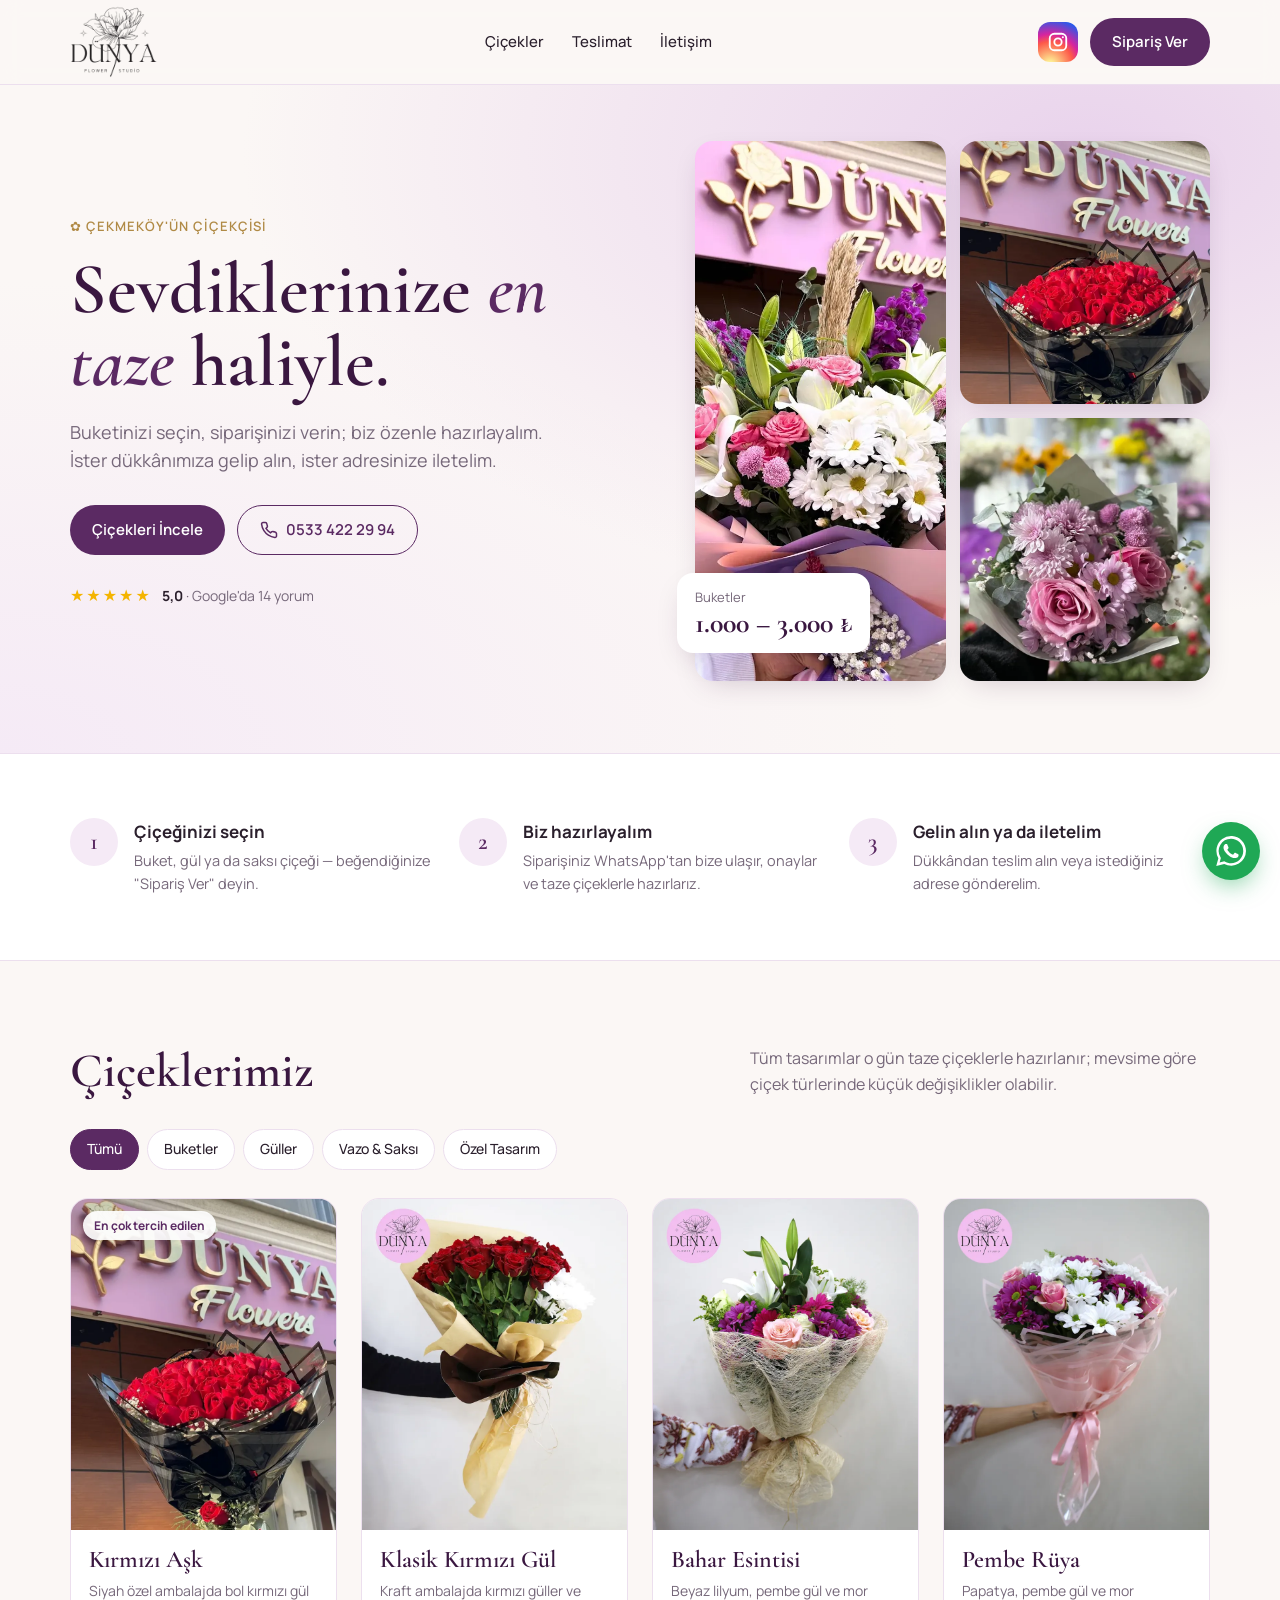
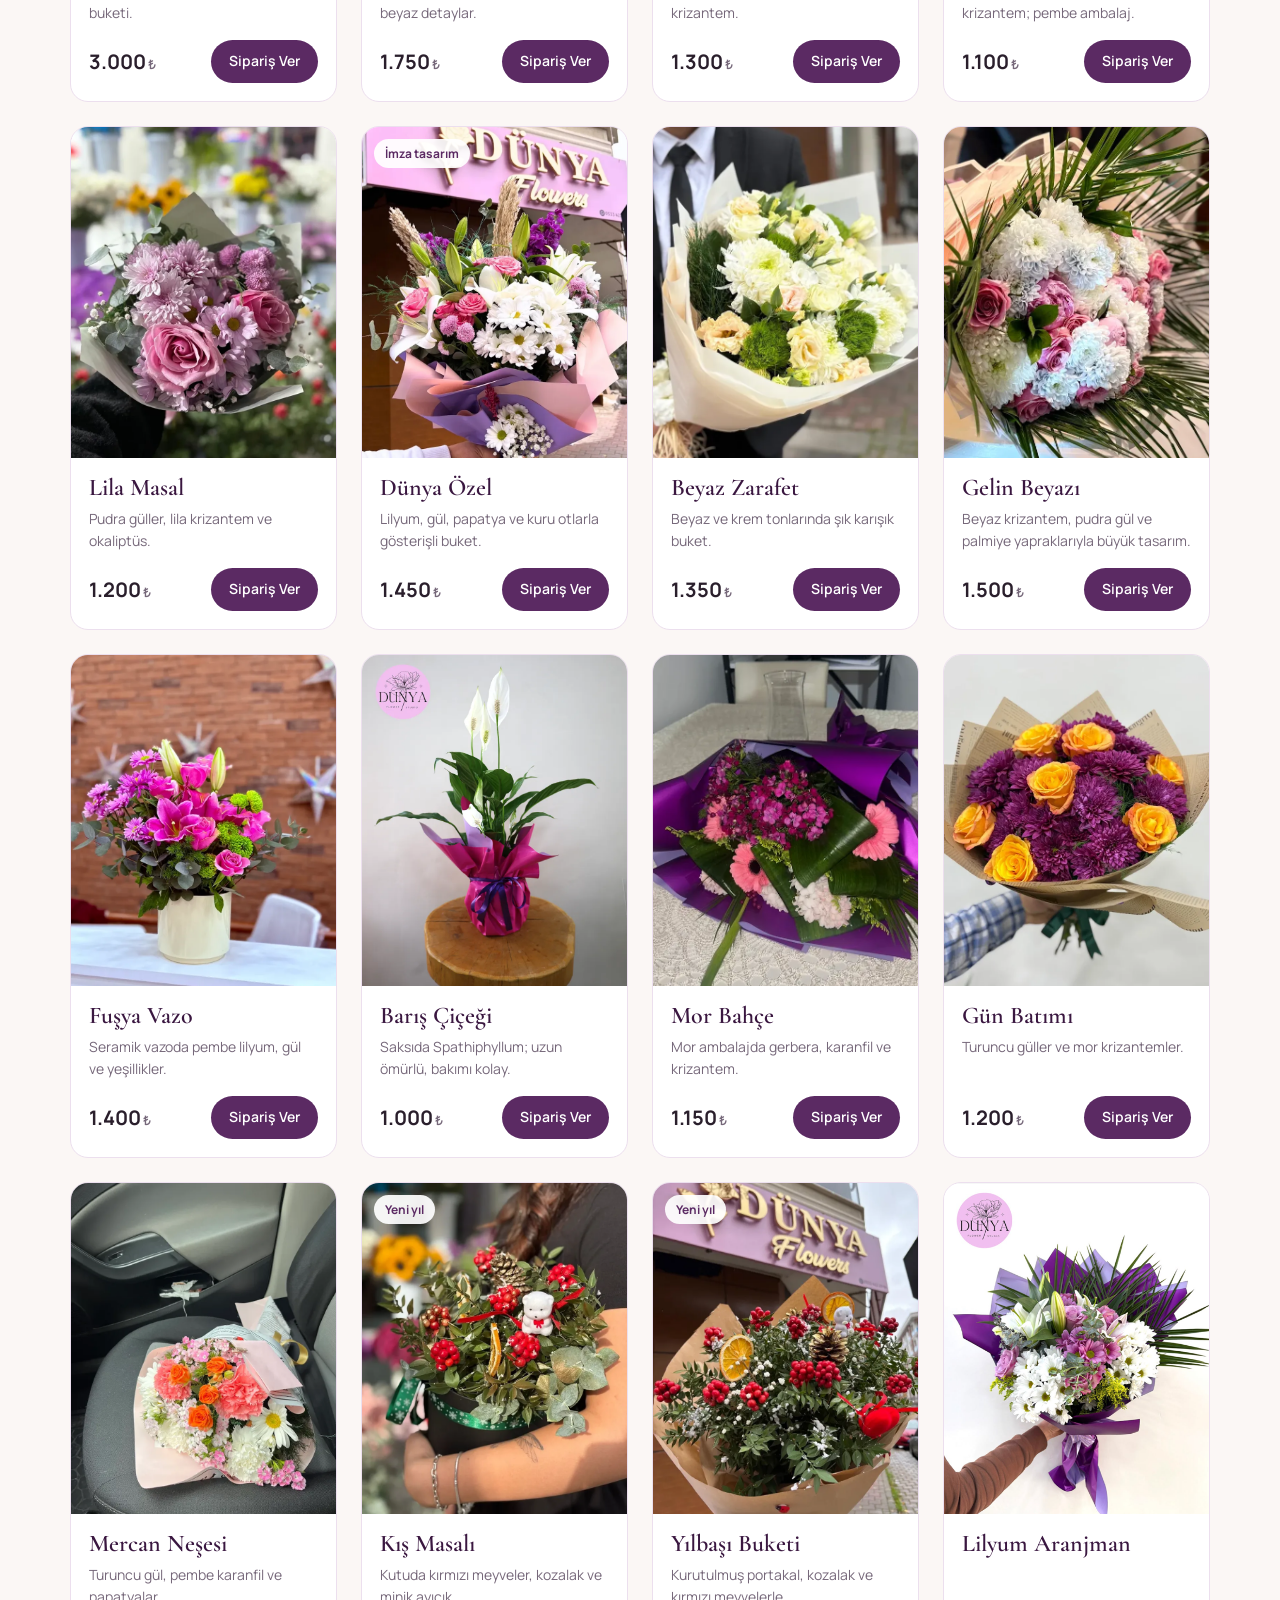
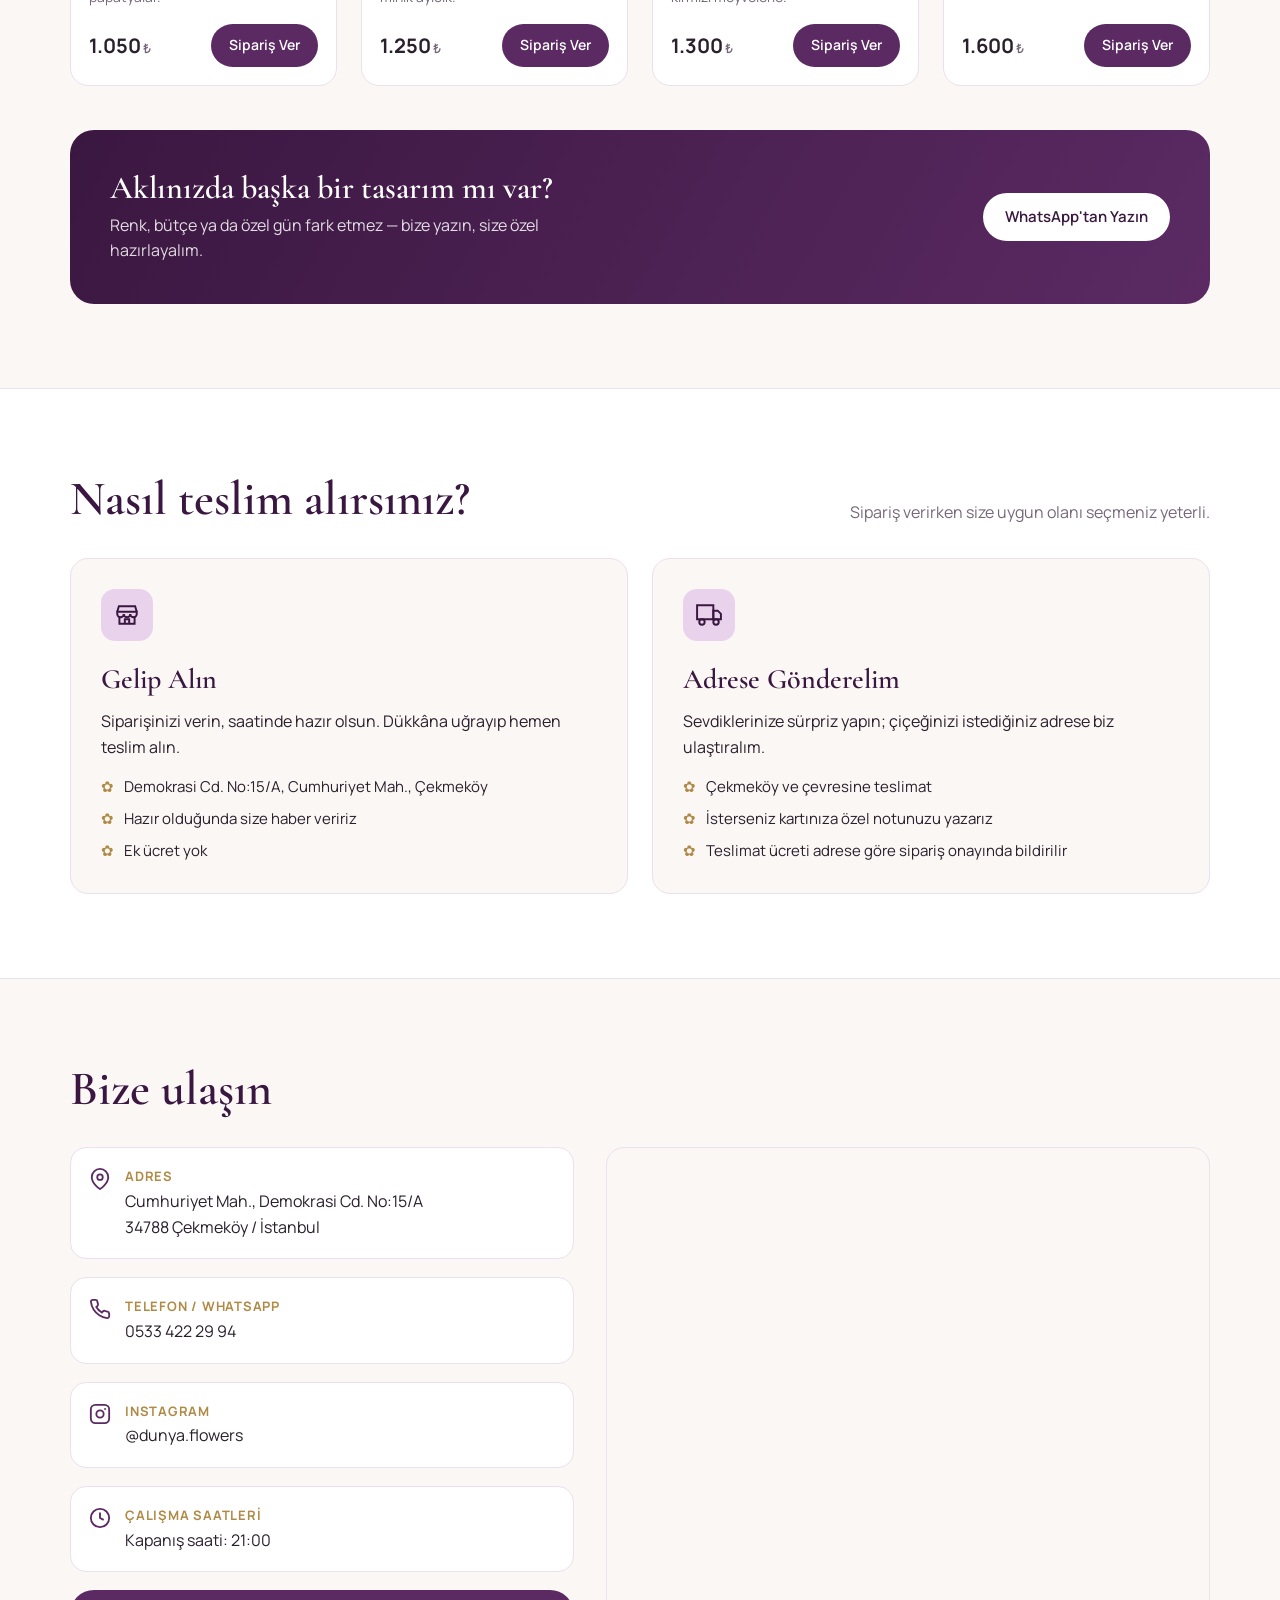
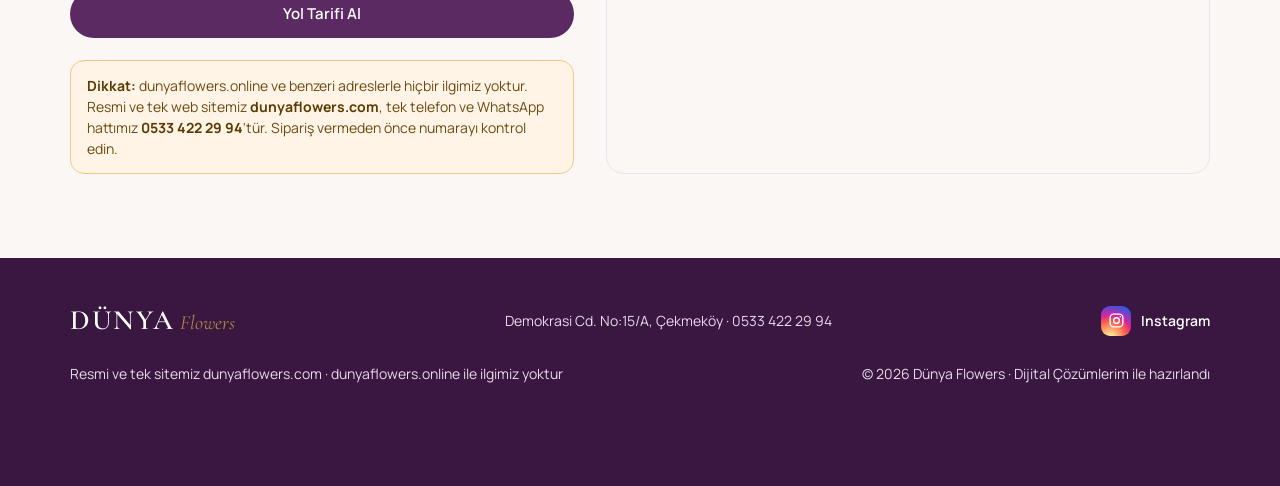
==== index.html @ 92546d26 "Enable Umami analytics Co-Authored-By: Claude Opus 5.5 <noreply@anthropic.com> Claude-Session: https" ====
<!doctype html>
<html lang="tr">
<head>
<meta charset="utf-8">
<meta name="viewport" content="width=device-width, initial-scale=1">
<link rel="canonical" href="https://www.dunyaflowers.com/">
<title>Dünya Flowers · Çekmeköy Çiçekçi</title>
<meta name="description" content="Dünya Flowers – Çekmeköy'de taze buketler, güller ve saksı çiçekleri. Sipariş verin, hazırlayalım; gelip alın ya da adresinize gönderelim.">
<link rel="preconnect" href="https://fonts.googleapis.com">
<link rel="preconnect" href="https://fonts.gstatic.com" crossorigin>
<link href="https://fonts.googleapis.com/css2?family=Cormorant+Garamond:ital,wght@0,500;0,600;1,500&family=Manrope:wght@400;500;600;700&display=swap" rel="stylesheet">
<style>
  :root{
    --bg:#fbf7f5;
    --surface:#ffffff;
    --lilac:#e9d3ec;
    --lilac-soft:#f5eaf6;
    --plum:#5b2a63;
    --plum-deep:#3a1740;
    --gold:#b08a45;
    --ink:#2a1f2c;
    --muted:#76687a;
    --line:#ecdfee;
    --wa:#1fa855;
    --radius:18px;
    --shadow:0 10px 30px -12px rgba(58,23,64,.25);
  }
  *{box-sizing:border-box;margin:0;padding:0}
  html{scroll-behavior:smooth}
  body{font-family:Manrope,system-ui,sans-serif;background:var(--bg);color:var(--ink);line-height:1.6;-webkit-font-smoothing:antialiased}
  img{display:block;max-width:100%}
  a{color:inherit;text-decoration:none}
  button{font:inherit;cursor:pointer}
  .wrap{max-width:1180px;margin:0 auto;padding:0 20px}
  .serif{font-family:"Cormorant Garamond",Georgia,serif}

  /* Header */
  header{position:sticky;top:0;z-index:40;background:rgba(251,247,245,.88);backdrop-filter:blur(10px);border-bottom:1px solid var(--line)}
  .nav{display:flex;align-items:center;justify-content:space-between;height:84px;gap:16px}
  .logo-img{display:block;line-height:0}
  .logo-img img{height:72px;width:auto}
  @media (max-width:600px){ .nav{height:72px} .logo-img img{height:60px} }
  .logo{display:flex;align-items:baseline;gap:6px;color:var(--plum-deep)}
  .logo b{font-family:"Cormorant Garamond",serif;font-size:28px;font-weight:600;letter-spacing:.06em}
  .logo i{font-family:"Cormorant Garamond",serif;font-size:20px;color:var(--gold)}
  .nav ul{display:flex;gap:28px;list-style:none;font-size:15px;font-weight:500}
  .nav ul a:hover{color:var(--plum)}
  .nav-end{display:flex;align-items:center;gap:12px}
  .ig{flex:none;display:grid;place-items:center;width:40px;height:40px;border-radius:12px;color:#fff;background:radial-gradient(circle at 30% 107%,#fdf497 0%,#fdf497 5%,#fd5949 45%,#d6249f 60%,#285aeb 90%);transition:transform .15s}
  .ig:hover{transform:scale(1.08)}
  .ig svg{width:22px;height:22px}
  .ig-link{display:inline-flex;align-items:center;gap:10px;color:#fff;font-weight:600}
  .ig-link:hover{text-decoration:underline}
  .ig-link .ig{width:30px;height:30px;border-radius:9px}
  .ig-link .ig svg{width:17px;height:17px}
  .btn{display:inline-flex;align-items:center;justify-content:center;gap:8px;border:0;border-radius:999px;padding:12px 22px;font-weight:600;font-size:15px;transition:transform .15s,background .15s,box-shadow .15s}
  .btn:active{transform:scale(.97)}
  .btn-primary{background:var(--plum);color:#fff}
  .btn-primary:hover{background:var(--plum-deep)}
  .btn-ghost{background:transparent;color:var(--plum);border:1.5px solid var(--plum)}
  .btn-ghost:hover{background:var(--lilac-soft)}
  .btn-wa{background:var(--wa);color:#fff}
  .btn svg{width:18px;height:18px}

  /* Hero */
  .hero{padding:56px 0 72px;background:radial-gradient(ellipse at 85% 10%,var(--lilac) 0,transparent 55%),radial-gradient(ellipse at 0% 100%,var(--lilac-soft) 0,transparent 50%)}
  .hero-grid{display:grid;grid-template-columns:1.05fr .95fr;gap:56px;align-items:center}
  .eyebrow{display:inline-flex;align-items:center;gap:8px;font-size:13px;font-weight:600;letter-spacing:.08em;text-transform:uppercase;color:var(--gold)}
  .hero h1{font-family:"Cormorant Garamond",serif;font-weight:600;font-size:clamp(42px,6vw,72px);line-height:1.02;color:var(--plum-deep);margin:14px 0 18px}
  .hero h1 em{color:var(--plum);font-style:italic}
  .hero p.lead{font-size:18px;color:var(--muted);max-width:480px}
  .hero-cta{display:flex;flex-wrap:wrap;gap:12px;margin:30px 0 28px}
  .rating{display:flex;align-items:center;gap:10px;font-size:14px;color:var(--muted)}
  .stars{color:#f4b400;letter-spacing:2px;font-size:16px}
  .rating strong{color:var(--ink)}
  .hero-media{position:relative;display:grid;grid-template-columns:1fr 1fr;gap:14px}
  .hero-media img{border-radius:var(--radius);object-fit:cover;width:100%;box-shadow:var(--shadow)}
  .hero-media .tall{grid-row:span 2;height:100%;aspect-ratio:auto}
  .hero-media .sq{aspect-ratio:1/1.05}
  .badge-price{position:absolute;left:-18px;bottom:28px;background:#fff;border-radius:16px;padding:14px 18px;box-shadow:var(--shadow);font-size:13px;color:var(--muted)}
  .badge-price b{display:block;font-family:"Cormorant Garamond",serif;font-size:28px;color:var(--plum-deep);line-height:1.1}

  /* Steps */
  .steps{padding:64px 0;background:var(--surface);border-block:1px solid var(--line)}
  .steps-grid{display:grid;grid-template-columns:repeat(3,1fr);gap:28px}
  .step{display:flex;gap:16px;align-items:flex-start}
  .step .num{flex:none;width:48px;height:48px;border-radius:50%;background:var(--lilac-soft);color:var(--plum);display:grid;place-items:center;font-family:"Cormorant Garamond",serif;font-size:24px;font-weight:600}
  .step h3{font-size:17px;margin-bottom:4px}
  .step p{font-size:14.5px;color:var(--muted)}

  /* Products */
  section.block{padding:84px 0}
  .head{display:flex;justify-content:space-between;align-items:flex-end;gap:20px;flex-wrap:wrap;margin-bottom:32px}
  .head h2{font-family:"Cormorant Garamond",serif;font-weight:600;font-size:clamp(34px,4.5vw,48px);line-height:1.1;color:var(--plum-deep)}
  .head p{color:var(--muted);max-width:460px}
  .filters{display:flex;gap:8px;flex-wrap:wrap;margin-bottom:28px}
  .chip{border:1.5px solid var(--line);background:var(--surface);color:var(--ink);border-radius:999px;padding:8px 16px;font-size:14px;font-weight:500}
  .chip:hover{border-color:var(--lilac)}
  .chip.on{background:var(--plum);border-color:var(--plum);color:#fff}
  .grid{display:grid;grid-template-columns:repeat(auto-fill,minmax(250px,1fr));gap:24px}
  .card{background:var(--surface);border-radius:var(--radius);overflow:hidden;border:1px solid var(--line);display:flex;flex-direction:column;transition:transform .2s,box-shadow .2s}
  .card:hover{transform:translateY(-4px);box-shadow:var(--shadow)}
  .card .ph{position:relative;aspect-ratio:4/5;overflow:hidden;background:var(--lilac-soft)}
  .card .ph img{width:100%;height:100%;object-fit:cover;transition:transform .5s}
  .card:hover .ph img{transform:scale(1.04)}
  .tag{position:absolute;top:12px;left:12px;background:rgba(255,255,255,.92);color:var(--plum);font-size:12px;font-weight:700;padding:5px 11px;border-radius:999px}
  .card .body{padding:16px 18px 18px;display:flex;flex-direction:column;gap:6px;flex:1}
  .card h3{font-family:"Cormorant Garamond",serif;font-size:24px;font-weight:600;line-height:1.15;color:var(--plum-deep)}
  .card .desc{font-size:14px;color:var(--muted);flex:1}
  .card .row{display:flex;align-items:center;justify-content:space-between;margin-top:10px;gap:10px}
  .price{font-size:20px;font-weight:700;color:var(--ink)}
  .price small{font-size:13px;font-weight:600;color:var(--muted);margin-left:2px}
  .card .btn{padding:10px 18px;font-size:14px}

  /* Custom order banner */
  .custom{margin-top:44px;border-radius:24px;background:linear-gradient(120deg,var(--plum-deep),var(--plum));color:#fff;padding:40px;display:flex;align-items:center;justify-content:space-between;gap:24px;flex-wrap:wrap}
  .custom h3{font-family:"Cormorant Garamond",serif;font-size:32px;font-weight:600;line-height:1.15}
  .custom p{opacity:.85;max-width:520px;margin-top:6px}
  .custom .btn-light{background:#fff;color:var(--plum-deep)}

  /* Delivery */
  .delivery{background:var(--surface);border-block:1px solid var(--line)}
  .opt-grid{display:grid;grid-template-columns:1fr 1fr;gap:24px}
  .opt{border:1px solid var(--line);border-radius:var(--radius);padding:30px;background:var(--bg)}
  .opt .ic{width:52px;height:52px;border-radius:14px;background:var(--lilac);display:grid;place-items:center;color:var(--plum-deep);margin-bottom:16px}
  .opt .ic svg{width:26px;height:26px}
  .opt h3{font-family:"Cormorant Garamond",serif;font-size:28px;font-weight:600;color:var(--plum-deep);margin-bottom:8px}
  .opt ul{list-style:none;display:grid;gap:8px;margin-top:14px;font-size:15px}
  .opt li{display:flex;gap:10px;align-items:flex-start}
  .opt li::before{content:"✿";color:var(--gold);flex:none}

  /* Contact */
  .contact-grid{display:grid;grid-template-columns:1fr 1.2fr;gap:32px;align-items:stretch}
  .info{display:grid;gap:18px;align-content:start}
  .info-item{display:flex;gap:14px;align-items:flex-start;padding:18px;border-radius:16px;background:var(--surface);border:1px solid var(--line)}
  .info-item svg{flex:none;width:22px;height:22px;color:var(--plum);margin-top:2px}
  .info-item b{display:block;font-size:13px;text-transform:uppercase;letter-spacing:.06em;color:var(--gold);margin-bottom:2px}
  .map{border-radius:var(--radius);overflow:hidden;border:1px solid var(--line);min-height:360px}
  .map iframe{width:100%;height:100%;min-height:360px;border:0}

  footer{background:var(--plum-deep);color:#e8d9ea;padding:40px 0 100px;font-size:14px}
  .notice{margin-top:4px;padding:14px 16px;border-radius:14px;background:#fff4e5;border:1px solid #f0c98a;color:#6b4a12;font-size:14px;line-height:1.5}
  .notice b{color:#5a3a00}
  .foot{display:flex;justify-content:space-between;gap:20px;flex-wrap:wrap;align-items:center}
  footer .logo b,footer .logo{color:#fff}

  /* Floating WhatsApp */
  .fab{position:fixed;right:20px;bottom:20px;z-index:50;width:58px;height:58px;border-radius:50%;background:var(--wa);color:#fff;display:grid;place-items:center;box-shadow:0 10px 24px -6px rgba(31,168,85,.55)}
  .fab svg{width:30px;height:30px}

  /* Mobile bar */
  .mbar{display:none}

  /* Modal */
  .overlay{position:fixed;inset:0;z-index:100;background:rgba(42,31,44,.55);display:none;align-items:center;justify-content:center;padding:20px}
  .overlay.open{display:flex}
  .modal{background:var(--surface);border-radius:24px;width:100%;max-width:820px;max-height:calc(100vh - 40px);overflow:auto;display:grid;grid-template-columns:300px 1fr}
  .modal .m-img{position:relative;background:var(--lilac-soft)}
  .modal .m-img img{width:100%;height:100%;object-fit:cover;min-height:100%}
  .modal .m-img .cap{position:absolute;left:0;right:0;bottom:0;padding:18px;background:linear-gradient(transparent,rgba(42,31,44,.8));color:#fff}
  .modal .m-img .cap b{font-family:"Cormorant Garamond",serif;font-size:26px;display:block;line-height:1.1}
  .m-form{padding:28px;position:relative}
  .close{position:absolute;top:14px;right:14px;width:38px;height:38px;border-radius:50%;border:0;background:var(--lilac-soft);color:var(--plum-deep);font-size:22px;line-height:1}
  .m-form h3{font-family:"Cormorant Garamond",serif;font-size:30px;color:var(--plum-deep);font-weight:600;margin-bottom:4px}
  .m-form .sub{color:var(--muted);font-size:14px;margin-bottom:18px}
  .seg{display:grid;grid-template-columns:1fr 1fr;gap:10px;margin-bottom:16px}
  .seg label{border:1.5px solid var(--line);border-radius:14px;padding:12px 14px;cursor:pointer;display:flex;gap:10px;align-items:center;font-weight:600;font-size:14.5px}
  .seg label small{display:block;font-weight:500;color:var(--muted);font-size:12.5px}
  .seg input{accent-color:var(--plum)}
  .seg label:has(input:checked){border-color:var(--plum);background:var(--lilac-soft)}
  .fields{display:grid;grid-template-columns:1fr 1fr;gap:12px}
  .fields .full{grid-column:1/-1}
  .f label{display:block;font-size:13px;font-weight:600;margin-bottom:5px}
  .f input,.f select,.f textarea{width:100%;border:1.5px solid var(--line);border-radius:12px;padding:11px 12px;font:inherit;font-size:15px;background:#fff;color:var(--ink)}
  .f input:focus,.f select:focus,.f textarea:focus{outline:none;border-color:var(--plum)}
  .f textarea{resize:vertical;min-height:70px}
  .deliv-only{display:contents}
  .deliv-only[hidden]{display:none}
  .sec-title{grid-column:1/-1;font-size:12px;font-weight:700;letter-spacing:.08em;text-transform:uppercase;color:var(--gold);margin-top:6px}
  .summary{display:flex;justify-content:space-between;align-items:center;margin:18px 0 14px;padding-top:16px;border-top:1px dashed var(--line);font-size:14px;color:var(--muted)}
  .summary b{font-size:22px;color:var(--ink)}
  .note{font-size:12.5px;color:var(--muted);margin-top:10px;text-align:center}
  .m-form .btn{width:100%}

  @media (max-width:900px){
    .hero-grid{grid-template-columns:1fr;gap:40px}
    .badge-price{left:12px}
    .steps-grid{grid-template-columns:1fr;gap:20px}
    .opt-grid,.contact-grid{grid-template-columns:1fr}
    .nav ul{display:none}
    .modal{grid-template-columns:1fr}
    .modal .m-img{height:200px}
  }
  @media (max-width:600px){
    .wrap{padding:0 16px}
    .hero{padding:32px 0 48px}
    section.block{padding:56px 0}
    .grid{grid-template-columns:1fr 1fr;gap:12px}
    .card .body{padding:12px}
    .card h3{font-size:19px}
    .card .desc{display:none}
    .card .row{flex-direction:column;align-items:stretch;gap:8px}
    .price{font-size:17px}
    .custom{padding:28px 22px}
    .fields{grid-template-columns:1fr}
    .m-form{padding:22px 18px}
    .fab{display:none}
    .nav .btn{display:none}
    .mbar{display:grid;grid-template-columns:1fr 1fr;gap:10px;position:fixed;left:0;right:0;bottom:0;z-index:50;padding:10px 16px;background:rgba(255,255,255,.96);border-top:1px solid var(--line)}
    .mbar .btn{padding:12px}
    .overlay{padding:0;align-items:flex-end}
    .modal{border-radius:24px 24px 0 0;max-height:94vh}
  }
</style>
<script type="application/ld+json">
{
  "@context": "https://schema.org",
  "@type": "Florist",
  "name": "Dünya Flowers",
  "url": "https://www.dunyaflowers.com/",
  "image": "https://www.dunyaflowers.com/images/4.webp",
  "telephone": "+905334222994",
  "address": {
    "@type": "PostalAddress",
    "streetAddress": "Cumhuriyet Mah., Demokrasi Cd. No:15/A",
    "addressLocality": "Çekmeköy",
    "addressRegion": "İstanbul",
    "postalCode": "34788",
    "addressCountry": "TR"
  },
  "sameAs": ["https://www.instagram.com/dunya.flowers/"]
}
</script>
</head>
<body>

<header>
  <div class="wrap nav">
    <a href="#" class="logo-img"><img src="images/logo.webp" width="440" height="360" alt="Dünya Flower Studio"></a>
    <ul>
      <li><a href="#urunler">Çiçekler</a></li>
      <li><a href="#teslimat">Teslimat</a></li>
      <li><a href="#iletisim">İletişim</a></li>
    </ul>
    <div class="nav-end">
      <a class="ig" target="_blank" rel="noopener" aria-label="Instagram: @dunya.flowers" href="https://www.instagram.com/dunya.flowers/"><svg viewBox="0 0 24 24" fill="none" stroke="currentColor" stroke-width="2"><rect x="3" y="3" width="18" height="18" rx="5"/><circle cx="12" cy="12" r="4"/><circle cx="17.3" cy="6.7" r="1.1" fill="currentColor" stroke="none"/></svg></a>
      <a class="btn btn-primary" href="#urunler">Sipariş Ver</a>
    </div>
  </div>
</header>

<main>
  <!-- Hero -->
  <section class="hero">
    <div class="wrap hero-grid">
      <div>
        <span class="eyebrow">✿ Çekmeköy'ün çiçekçisi</span>
        <h1 class="serif">Sevdiklerinize <em>en taze</em> haliyle.</h1>
        <p class="lead">Buketinizi seçin, siparişinizi verin; biz özenle hazırlayalım. İster dükkânımıza gelip alın, ister adresinize iletelim.</p>
        <div class="hero-cta">
          <a class="btn btn-primary" href="#urunler">Çiçekleri İncele</a>
          <a class="btn btn-ghost" href="tel:+905334222994">
            <svg viewBox="0 0 24 24" fill="none" stroke="currentColor" stroke-width="2"><path d="M22 16.9v3a2 2 0 0 1-2.2 2 19.8 19.8 0 0 1-8.6-3.1 19.5 19.5 0 0 1-6-6A19.8 19.8 0 0 1 2.1 4.2 2 2 0 0 1 4.1 2h3a2 2 0 0 1 2 1.7c.1.9.4 1.8.7 2.7a2 2 0 0 1-.5 2.1L8 9.8a16 16 0 0 0 6 6l1.3-1.3a2 2 0 0 1 2.1-.4c.9.3 1.8.6 2.7.7a2 2 0 0 1 1.7 2z"/></svg>
            0533 422 29 94
          </a>
        </div>
        <div class="rating">
          <span class="stars">★★★★★</span>
          <span><strong>5,0</strong> · Google'da 14 yorum</span>
        </div>
      </div>
      <div class="hero-media">
        <img class="tall" src="images/4.webp" alt="Dünya Flowers dükkânı önünde karışık buket">
        <img class="sq" src="images/13.webp" alt="Kırmızı gül buketi">
        <img class="sq" src="images/3.webp" alt="Pembe gül ve krizantem buketi">
        <div class="badge-price">Buketler<b id="priceRange">1.000 – 3.000 ₺</b></div>
      </div>
    </div>
  </section>

  <!-- How it works -->
  <section class="steps">
    <div class="wrap steps-grid">
      <div class="step"><div class="num">1</div><div><h3>Çiçeğinizi seçin</h3><p>Buket, gül ya da saksı çiçeği — beğendiğinize "Sipariş Ver" deyin.</p></div></div>
      <div class="step"><div class="num">2</div><div><h3>Biz hazırlayalım</h3><p>Siparişiniz WhatsApp'tan bize ulaşır, onaylar ve taze çiçeklerle hazırlarız.</p></div></div>
      <div class="step"><div class="num">3</div><div><h3>Gelin alın ya da iletelim</h3><p>Dükkândan teslim alın veya istediğiniz adrese gönderelim.</p></div></div>
    </div>
  </section>

  <!-- Products -->
  <section class="block" id="urunler">
    <div class="wrap">
      <div class="head">
        <h2>Çiçeklerimiz</h2>
        <p>Tüm tasarımlar o gün taze çiçeklerle hazırlanır; mevsime göre çiçek türlerinde küçük değişiklikler olabilir.</p>
      </div>
      <div class="filters" id="filters"></div>
      <div class="grid" id="grid"></div>

      <div class="custom">
        <div>
          <h3>Aklınızda başka bir tasarım mı var?</h3>
          <p>Renk, bütçe ya da özel gün fark etmez — bize yazın, size özel hazırlayalım.</p>
        </div>
        <a class="btn btn-light" target="_blank" rel="noopener" href="https://wa.me/905334222994?text=Merhaba%2C%20%C3%B6zel%20bir%20%C3%A7i%C3%A7ek%20tasar%C4%B1m%C4%B1%20i%C3%A7in%20bilgi%20almak%20istiyorum.">WhatsApp'tan Yazın</a>
      </div>
    </div>
  </section>

  <!-- Delivery -->
  <section class="block delivery" id="teslimat">
    <div class="wrap">
      <div class="head">
        <h2>Nasıl teslim alırsınız?</h2>
        <p>Sipariş verirken size uygun olanı seçmeniz yeterli.</p>
      </div>
      <div class="opt-grid">
        <div class="opt">
          <div class="ic"><svg viewBox="0 0 24 24" fill="none" stroke="currentColor" stroke-width="1.8"><path d="M3 9l1.5-5h15L21 9"/><path d="M3 9h18v2a3 3 0 0 1-6 0 3 3 0 0 1-6 0 3 3 0 0 1-6 0z"/><path d="M5 13v7h14v-7"/><path d="M10 20v-4h4v4"/></svg></div>
          <h3>Gelip Alın</h3>
          <p>Siparişinizi verin, saatinde hazır olsun. Dükkâna uğrayıp hemen teslim alın.</p>
          <ul>
            <li>Demokrasi Cd. No:15/A, Cumhuriyet Mah., Çekmeköy</li>
            <li>Hazır olduğunda size haber veririz</li>
            <li>Ek ücret yok</li>
          </ul>
        </div>
        <div class="opt">
          <div class="ic"><svg viewBox="0 0 24 24" fill="none" stroke="currentColor" stroke-width="1.8"><path d="M1 3h15v13H1z"/><path d="M16 8h4l3 3v5h-7z"/><circle cx="5.5" cy="18.5" r="2.5"/><circle cx="18.5" cy="18.5" r="2.5"/></svg></div>
          <h3>Adrese Gönderelim</h3>
          <p>Sevdiklerinize sürpriz yapın; çiçeğinizi istediğiniz adrese biz ulaştıralım.</p>
          <ul>
            <li>Çekmeköy ve çevresine teslimat</li>
            <li>İsterseniz kartınıza özel notunuzu yazarız</li>
            <li>Teslimat ücreti adrese göre sipariş onayında bildirilir</li>
          </ul>
        </div>
      </div>
    </div>
  </section>

  <!-- Contact -->
  <section class="block" id="iletisim">
    <div class="wrap">
      <div class="head"><h2>Bize ulaşın</h2></div>
      <div class="contact-grid">
        <div class="info">
          <div class="info-item">
            <svg viewBox="0 0 24 24" fill="none" stroke="currentColor" stroke-width="2"><path d="M21 10c0 7-9 13-9 13S3 17 3 10a9 9 0 0 1 18 0z"/><circle cx="12" cy="10" r="3"/></svg>
            <div><b>Adres</b>Cumhuriyet Mah., Demokrasi Cd. No:15/A<br>34788 Çekmeköy / İstanbul</div>
          </div>
          <div class="info-item">
            <svg viewBox="0 0 24 24" fill="none" stroke="currentColor" stroke-width="2"><path d="M22 16.9v3a2 2 0 0 1-2.2 2 19.8 19.8 0 0 1-8.6-3.1 19.5 19.5 0 0 1-6-6A19.8 19.8 0 0 1 2.1 4.2 2 2 0 0 1 4.1 2h3a2 2 0 0 1 2 1.7c.1.9.4 1.8.7 2.7a2 2 0 0 1-.5 2.1L8 9.8a16 16 0 0 0 6 6l1.3-1.3a2 2 0 0 1 2.1-.4c.9.3 1.8.6 2.7.7a2 2 0 0 1 1.7 2z"/></svg>
            <div><b>Telefon / WhatsApp</b><a href="tel:+905334222994">0533 422 29 94</a></div>
          </div>
          <div class="info-item">
            <svg viewBox="0 0 24 24" fill="none" stroke="currentColor" stroke-width="2"><rect x="2" y="2" width="20" height="20" rx="5"/><circle cx="12" cy="12" r="4"/><circle cx="17.5" cy="6.5" r="1" fill="currentColor" stroke="none"/></svg>
            <div><b>Instagram</b><a target="_blank" rel="noopener" href="https://www.instagram.com/dunya.flowers/">@dunya.flowers</a></div>
          </div>
          <div class="info-item">
            <svg viewBox="0 0 24 24" fill="none" stroke="currentColor" stroke-width="2"><circle cx="12" cy="12" r="10"/><path d="M12 6v6l4 2"/></svg>
            <div><b>Çalışma saatleri</b>Kapanış saati: 21:00</div>
          </div>
          <a class="btn btn-primary" target="_blank" rel="noopener" href="https://www.google.com/maps/search/?api=1&query=D%C3%BCnya+Flowers+Demokrasi+Cd.+15%2FA+%C3%87ekmek%C3%B6y">Yol Tarifi Al</a>
          <p class="notice" role="note"><b>Dikkat:</b> dunyaflowers.online ve benzeri adreslerle hiçbir ilgimiz yoktur. Resmi ve tek web sitemiz <b>dunyaflowers.com</b>, tek telefon ve WhatsApp hattımız <b>0533 422 29 94</b>'tür. Sipariş vermeden önce numarayı kontrol edin.</p>
        </div>
        <div class="map">
          <iframe loading="lazy" title="Dünya Flowers konumu" src="https://maps.google.com/maps?q=D%C3%BCnya%20Flowers%2C%20Demokrasi%20Cd.%2015%2FA%2C%20%C3%87ekmek%C3%B6y%2C%20%C4%B0stanbul&z=16&output=embed"></iframe>
        </div>
      </div>
    </div>
  </section>
</main>

<footer>
  <div class="wrap foot">
    <a href="#" class="logo"><b>DÜNYA</b><i>Flowers</i></a>
    <span>Demokrasi Cd. No:15/A, Çekmeköy · 0533 422 29 94</span>
    <a class="ig-link" target="_blank" rel="noopener" href="https://www.instagram.com/dunya.flowers/"><span class="ig"><svg viewBox="0 0 24 24" fill="none" stroke="currentColor" stroke-width="2"><rect x="3" y="3" width="18" height="18" rx="5"/><circle cx="12" cy="12" r="4"/><circle cx="17.3" cy="6.7" r="1.1" fill="currentColor" stroke="none"/></svg></span>Instagram</a>
    <span>Resmi ve tek sitemiz dunyaflowers.com · dunyaflowers.online ile ilgimiz yoktur</span>
    <span>© <span id="yr"></span> Dünya Flowers · <a href="https://omerkartli.github.io/dijital-cozumlerim/">Dijital Çözümlerim ile hazırlandı</a></span>
  </div>
</footer>

<a class="fab" id="fab" target="_blank" rel="noopener" aria-label="WhatsApp" href="https://wa.me/905334222994">
  <svg viewBox="0 0 24 24" fill="currentColor"><path d="M17.5 14.4c-.3-.1-1.8-.9-2-1-.3-.1-.5-.1-.7.1-.2.3-.8 1-.9 1.2-.2.2-.3.2-.6.1-.3-.1-1.3-.5-2.4-1.5-.9-.8-1.5-1.8-1.7-2.1-.2-.3 0-.5.1-.6l.4-.5c.2-.2.2-.3.3-.5.1-.2 0-.4 0-.5l-.9-2.2c-.2-.6-.5-.5-.7-.5h-.6c-.2 0-.5.1-.8.4-.3.3-1 1-1 2.5s1.1 2.9 1.2 3.1c.1.2 2.1 3.2 5.1 4.5.7.3 1.3.5 1.7.6.7.2 1.4.2 1.9.1.6-.1 1.8-.7 2-1.4.2-.7.2-1.3.2-1.4-.1-.1-.3-.2-.6-.3zM12 21.8c-1.8 0-3.5-.5-5-1.4l-.4-.2-3.7 1 1-3.6-.2-.4A9.8 9.8 0 0 1 12 2.2a9.8 9.8 0 0 1 9.8 9.8c0 5.4-4.4 9.8-9.8 9.8zM20.5 3.5A11.8 11.8 0 0 0 1.9 17.7L.2 24l6.4-1.7A11.8 11.8 0 0 0 24 12c0-3.2-1.2-6.2-3.5-8.5z"/></svg>
</a>

<div class="mbar">
  <a class="btn btn-ghost" href="tel:+905334222994">Hemen Ara</a>
  <a class="btn btn-wa" target="_blank" rel="noopener" href="https://wa.me/905334222994">WhatsApp</a>
</div>

<!-- Order modal -->
<div class="overlay" id="overlay" aria-hidden="true">
  <div class="modal" role="dialog" aria-modal="true" aria-labelledby="mTitle">
    <div class="m-img">
      <img id="mImg" src="images/4.webp" alt="">
      <div class="cap"><b id="mName"></b><span id="mPrice"></span></div>
    </div>
    <form class="m-form" id="orderForm" novalidate>
      <button type="button" class="close" id="closeBtn" aria-label="Kapat">×</button>
      <h3 id="mTitle">Sipariş Ver</h3>
      <p class="sub">Formu doldurun, siparişiniz WhatsApp üzerinden bize iletilsin.</p>

      <div class="seg">
        <label><input type="radio" name="method" value="pickup" checked><span>Gelip Alacağım<small>Dükkândan teslim</small></span></label>
        <label><input type="radio" name="method" value="delivery"><span>Adrese Gönderin<small>Biz iletelim</small></span></label>
      </div>

      <div class="fields">
        <div class="f"><label for="fName">Adınız Soyadınız</label><input id="fName" required autocomplete="name"></div>
        <div class="f"><label for="fPhone">Telefonunuz</label><input id="fPhone" type="tel" required autocomplete="tel" placeholder="05xx xxx xx xx"></div>
        <div class="f"><label for="fDate" id="lDate">Teslim alma tarihi</label><input id="fDate" type="date" required></div>
        <div class="f"><label for="fTime">Saat aralığı</label>
          <select id="fTime">
            <option>10:00 – 12:00</option>
            <option>12:00 – 14:00</option>
            <option>14:00 – 16:00</option>
            <option>16:00 – 18:00</option>
            <option>18:00 – 21:00</option>
          </select>
        </div>

        <div class="deliv-only" id="delivFields" hidden>
          <div class="sec-title">Alıcı bilgileri</div>
          <div class="f"><label for="fRName">Alıcının adı</label><input id="fRName"></div>
          <div class="f"><label for="fRPhone">Alıcının telefonu</label><input id="fRPhone" type="tel"></div>
          <div class="f full"><label for="fAddr">Teslimat adresi</label><textarea id="fAddr" placeholder="Mahalle, cadde/sokak, bina no, daire, ilçe"></textarea></div>
        </div>

        <div class="f full"><label for="fNote">Kart notu <span style="font-weight:400;color:var(--muted)">(isteğe bağlı)</span></label><textarea id="fNote" placeholder="Örn: İyi ki doğdun! ♥"></textarea></div>
      </div>

      <div class="summary"><span id="sumLabel">Ürün tutarı</span><b id="sumPrice"></b></div>
      <button class="btn btn-wa" type="submit">
        <svg viewBox="0 0 24 24" fill="currentColor"><path d="M17.5 14.4c-.3-.1-1.8-.9-2-1-.3-.1-.5-.1-.7.1-.2.3-.8 1-.9 1.2-.2.2-.3.2-.6.1-.3-.1-1.3-.5-2.4-1.5-.9-.8-1.5-1.8-1.7-2.1-.2-.3 0-.5.1-.6l.4-.5c.2-.2.2-.3.3-.5.1-.2 0-.4 0-.5l-.9-2.2c-.2-.6-.5-.5-.7-.5h-.6c-.2 0-.5.1-.8.4-.3.3-1 1-1 2.5s1.1 2.9 1.2 3.1c.1.2 2.1 3.2 5.1 4.5.7.3 1.3.5 1.7.6.7.2 1.4.2 1.9.1.6-.1 1.8-.7 2-1.4.2-.7.2-1.3.2-1.4-.1-.1-.3-.2-.6-.3zM12 21.8c-1.8 0-3.5-.5-5-1.4l-.4-.2-3.7 1 1-3.6-.2-.4A9.8 9.8 0 0 1 12 2.2a9.8 9.8 0 0 1 9.8 9.8c0 5.4-4.4 9.8-9.8 9.8zM20.5 3.5A11.8 11.8 0 0 0 1.9 17.7L.2 24l6.4-1.7A11.8 11.8 0 0 0 24 12c0-3.2-1.2-6.2-3.5-8.5z"/></svg>
        Siparişi WhatsApp'tan Gönder
      </button>
      <p class="note" id="note">Siparişiniz onaylandığında hazırlamaya başlıyoruz.</p>
    </form>
  </div>
</div>

<script>
  const PHONE = "905334222994";

  // İstatistik (Umami, çerezsiz). Kişisel veri (ad, telefon, adres) gönderilmez.
  const UMAMI_ID = "f18cc63d-43e2-44fb-b65c-728dedc0f216";
  if (UMAMI_ID) {
    const sc = document.createElement("script");
    sc.defer = true; sc.src = "https://cloud.umami.is/script.js"; sc.dataset.websiteId = UMAMI_ID;
    document.head.appendChild(sc);
  }
  const track = (name, data) => { try { window.umami && window.umami.track(name, data); } catch (e) {} };
  document.addEventListener("click", e => {
    const a = e.target.closest("a[href]"); if (!a) return;
    const yer = a.id === "fab" ? "yuzen-buton" : a.closest(".mbar") ? "alt-bar"
      : (a.closest("header") ? "ust-menu" : a.closest("footer") ? "alt-bilgi" : a.closest("section[id]")?.id) || "sayfa";
    const href = a.getAttribute("href");
    if (href.startsWith("tel:")) track("ara", { yer });
    else if (href.includes("wa.me")) track("whatsapp", { yer });
    else if (href.includes("instagram.com")) track("instagram", { yer });
    else if (href.includes("google.com/maps")) track("yol-tarifi", { yer });
  });

  let PRODUCTS = [];

  const CATS = [
    { id:"all",   label:"Tümü" },
    { id:"buket", label:"Buketler" },
    { id:"gul",   label:"Güller" },
    { id:"vazo",  label:"Vazo & Saksı" },
    { id:"ozel",  label:"Özel Tasarım" }
  ];

  const fmt = n => n.toLocaleString("tr-TR") + " ₺";
  const $ = s => document.querySelector(s);
  const esc = v => String(v ?? "").replace(/[&<>"']/g, c => ({"&":"&amp;","<":"&lt;",">":"&gt;",'"':"&quot;","'":"&#39;"})[c]);

  const grid = $("#grid"), filters = $("#filters");
  let current = null;

  function renderFilters(active){
    filters.innerHTML = CATS.map(c =>
      `<button class="chip${c.id===active?" on":""}" data-cat="${c.id}">${c.label}</button>`).join("");
  }
  function renderGrid(cat){
    const list = PRODUCTS.map((p, i) => ({...p, i})).filter(p => cat==="all" || p.cat===cat);
    grid.innerHTML = list.map(p => `
      <article class="card">
        <div class="ph">
          <img loading="lazy" src="${esc(p.img)}" alt="${esc(p.name)}">
          ${p.tag ? `<span class="tag">${esc(p.tag)}</span>` : ""}
        </div>
        <div class="body">
          <h3>${esc(p.name)}</h3>
          <p class="desc">${esc(p.desc)}</p>
          <div class="row">
            <span class="price">${p.price.toLocaleString("tr-TR")}<small>₺</small></span>
            <button class="btn btn-primary" data-order="${p.i}">Sipariş Ver</button>
          </div>
        </div>
      </article>`).join("");
  }
  filters.addEventListener("click", e => {
    const b = e.target.closest("[data-cat]"); if(!b) return;
    renderFilters(b.dataset.cat); renderGrid(b.dataset.cat);
  });
  grid.addEventListener("click", e => {
    const b = e.target.closest("[data-order]"); if(!b) return;
    openOrder(PRODUCTS[b.dataset.order]);
  });

  // Modal
  const overlay = $("#overlay"), form = $("#orderForm"), delivFields = $("#delivFields");
  const today = new Date(); today.setMinutes(today.getMinutes() - today.getTimezoneOffset());
  const todayStr = today.toISOString().slice(0,10);
  $("#fDate").min = todayStr;

  function openOrder(p){
    current = p;
    track("siparis-formu-acildi", { urun: p.name, fiyat: p.price });
    $("#mImg").src = p.img; $("#mImg").alt = p.name;
    $("#mName").textContent = p.name;
    $("#mPrice").textContent = fmt(p.price);
    $("#sumPrice").textContent = fmt(p.price);
    if(!$("#fDate").value) $("#fDate").value = todayStr;
    overlay.classList.add("open"); overlay.setAttribute("aria-hidden","false");
    document.body.style.overflow = "hidden";
    setTimeout(() => $("#fName").focus(), 50);
  }
  function closeOrder(){
    overlay.classList.remove("open"); overlay.setAttribute("aria-hidden","true");
    document.body.style.overflow = "";
  }
  $("#closeBtn").addEventListener("click", closeOrder);
  overlay.addEventListener("click", e => { if(e.target===overlay) closeOrder(); });
  document.addEventListener("keydown", e => { if(e.key==="Escape") closeOrder(); });

  function syncMethod(){
    const delivery = form.method.value === "delivery";
    delivFields.hidden = !delivery;
    ["#fRName","#fRPhone","#fAddr"].forEach(s => $(s).required = delivery);
    $("#lDate").textContent = delivery ? "Teslimat tarihi" : "Teslim alma tarihi";
    $("#sumLabel").textContent = delivery ? "Ürün tutarı (+ teslimat)" : "Ürün tutarı";
    $("#note").textContent = delivery
      ? "Teslimat ücreti adrese göre sipariş onayında bildirilir."
      : "Siparişiniz hazır olduğunda size haber veririz.";
  }
  form.addEventListener("change", e => { if(e.target.name==="method") syncMethod(); });

  form.addEventListener("submit", e => {
    e.preventDefault();
    const req = [...form.querySelectorAll("[required]")];
    const bad = req.find(el => !el.value.trim());
    req.forEach(el => el.style.borderColor = el.value.trim() ? "" : "#d64545");
    if(bad){ bad.focus(); return; }

    const delivery = form.method.value === "delivery";
    const d = new Date($("#fDate").value + "T00:00").toLocaleDateString("tr-TR",{day:"numeric",month:"long",weekday:"long"});
    const lines = [
      "🌸 *Yeni Sipariş – Dünya Flowers*",
      "",
      `*Ürün:* ${current.name} (${fmt(current.price)})`,
      `*Teslim şekli:* ${delivery ? "Adrese gönderim" : "Gelip alacağım"}`,
      `*Tarih:* ${d}, ${$("#fTime").value}`,
      "",
      `*Sipariş veren:* ${$("#fName").value.trim()}`,
      `*Telefon:* ${$("#fPhone").value.trim()}`
    ];
    if(delivery){
      lines.push("", `*Alıcı:* ${$("#fRName").value.trim()}`, `*Alıcı tel:* ${$("#fRPhone").value.trim()}`, `*Adres:* ${$("#fAddr").value.trim()}`);
    }
    const note = $("#fNote").value.trim();
    if(note) lines.push("", `*Kart notu:* ${note}`);

    track("siparis-gonderildi", { urun: current.name, fiyat: current.price, teslim: delivery ? "adrese" : "gelip-alma", kart_notu: note ? "var" : "yok" });
    window.open(`https://wa.me/${PHONE}?text=${encodeURIComponent(lines.join("\n"))}`, "_blank");
  });

  renderFilters("all"); syncMethod();
  // Ürünler yönetim panelinden (Pages CMS) düzenlenen products.json dosyasından gelir
  fetch("products.json", {cache:"no-cache"})
    .then(r => r.json())
    .then(data => {
      const list = Array.isArray(data) ? data : (data.urunler || []);
      PRODUCTS = list.filter(p => p.active !== false && p.name && p.img && Number(p.price) > 0)
        .map(p => ({...p, price: Number(p.price)}));
      renderGrid("all");
      const prices = PRODUCTS.map(p => p.price);
      if (prices.length) $("#priceRange").textContent =
        `${Math.min(...prices).toLocaleString("tr-TR")} – ${Math.max(...prices).toLocaleString("tr-TR")} ₺`;
    })
    .catch(() => { grid.innerHTML = `<p>Ürünler yüklenemedi. Lütfen sayfayı yenileyin ya da WhatsApp'tan yazın.</p>`; });
  $("#yr").textContent = new Date().getFullYear();
</script>
</body>
</html>
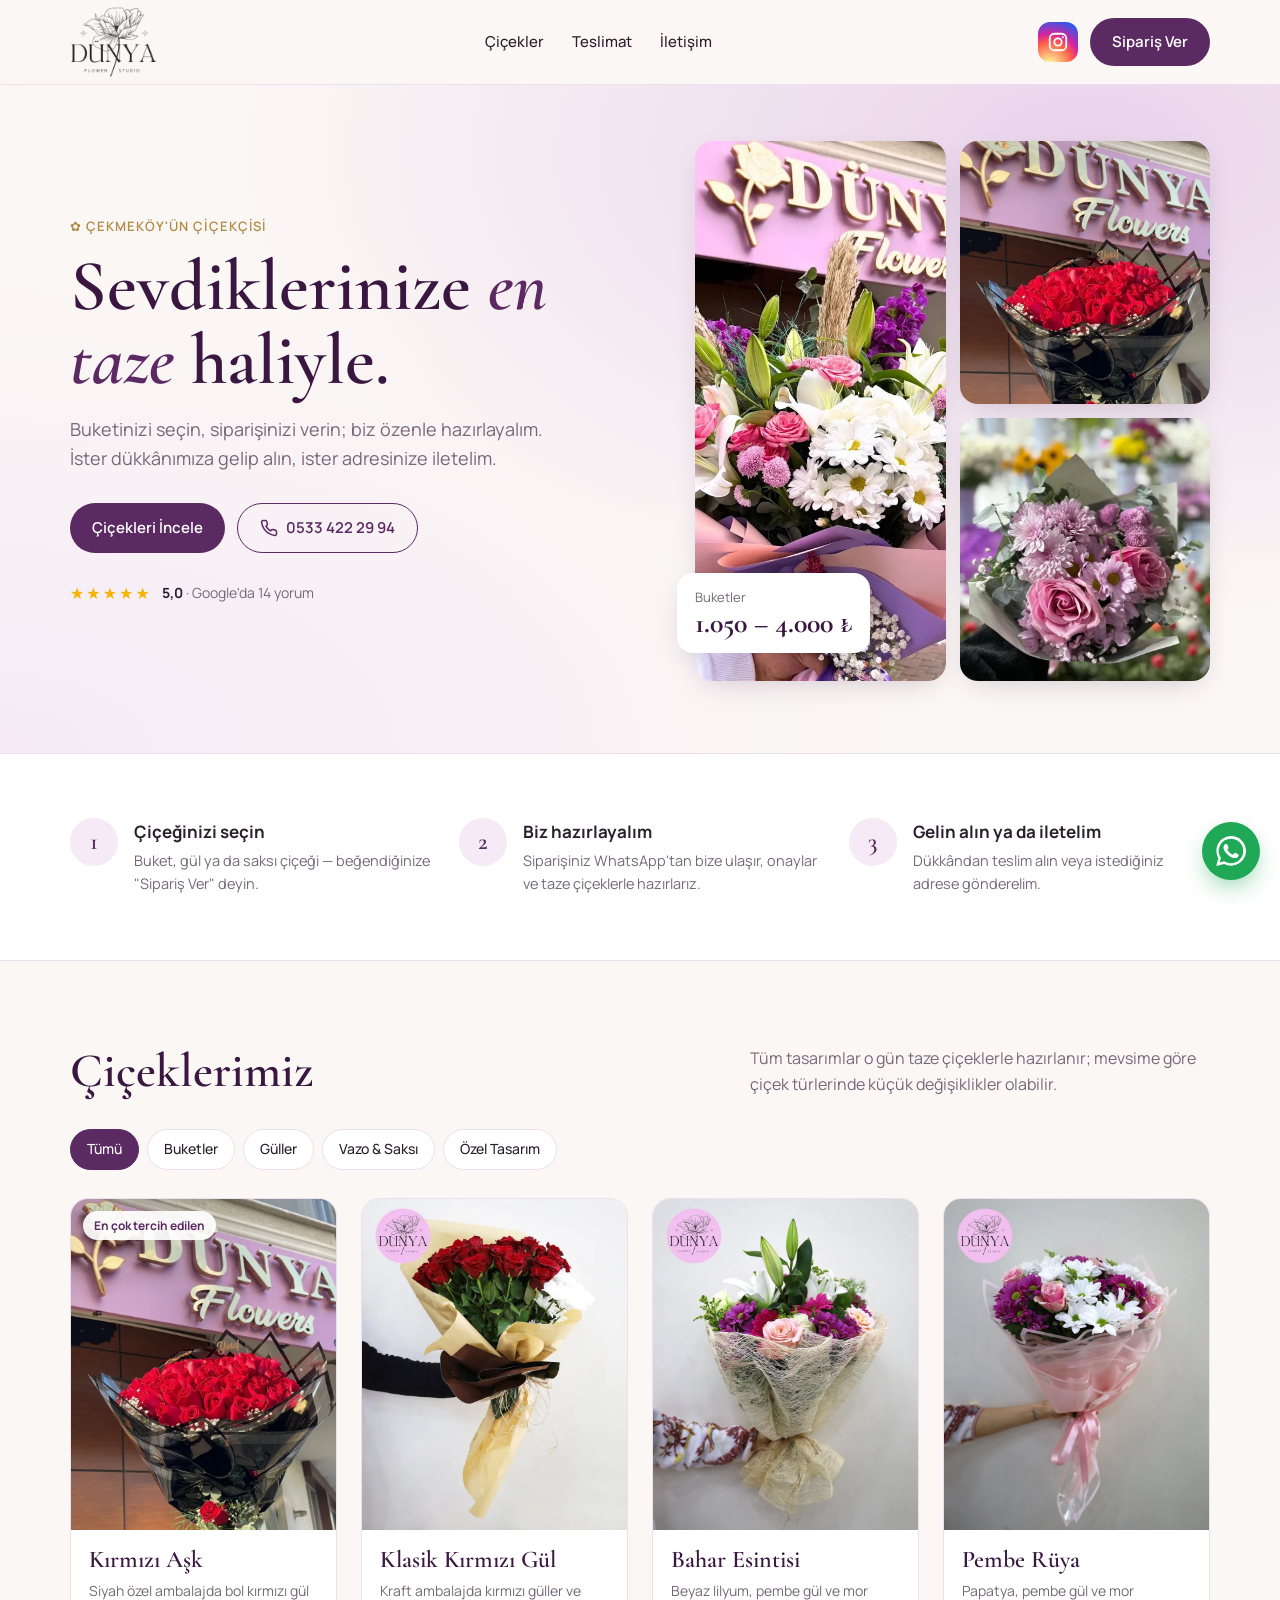
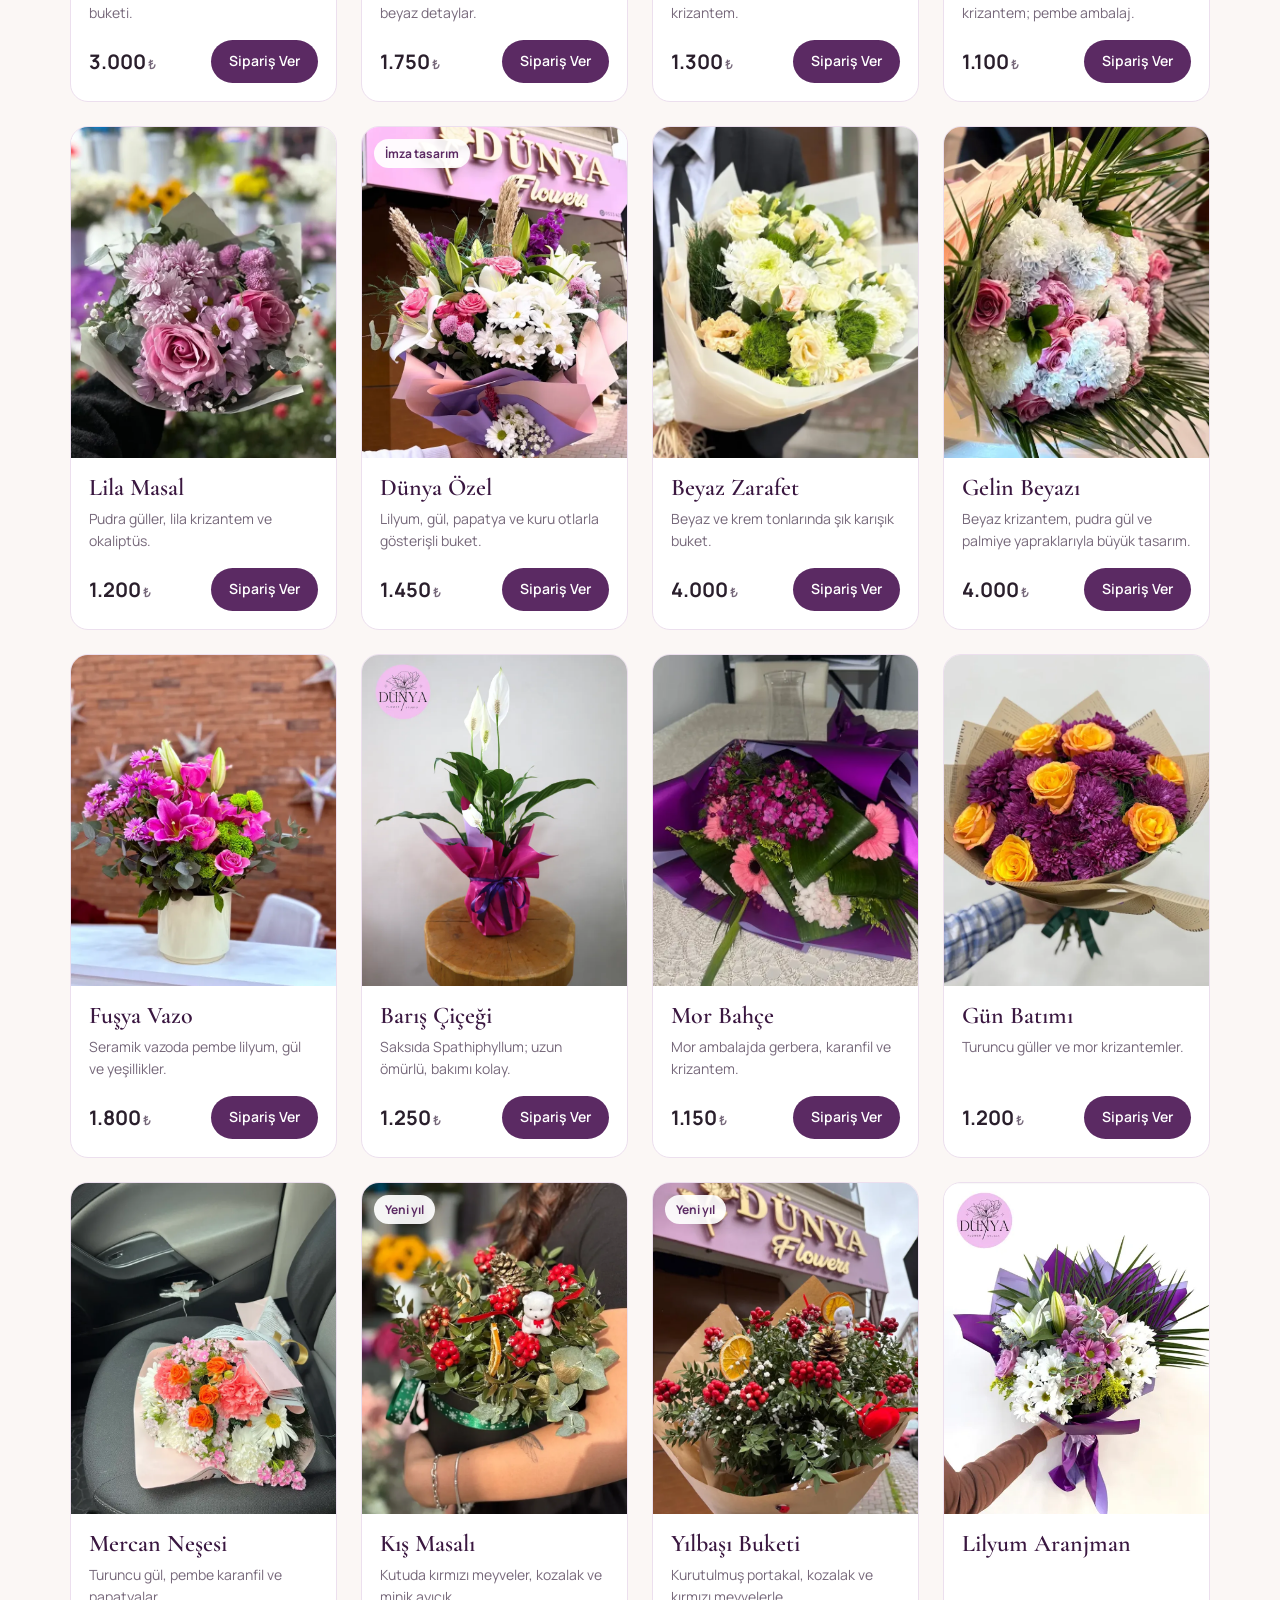
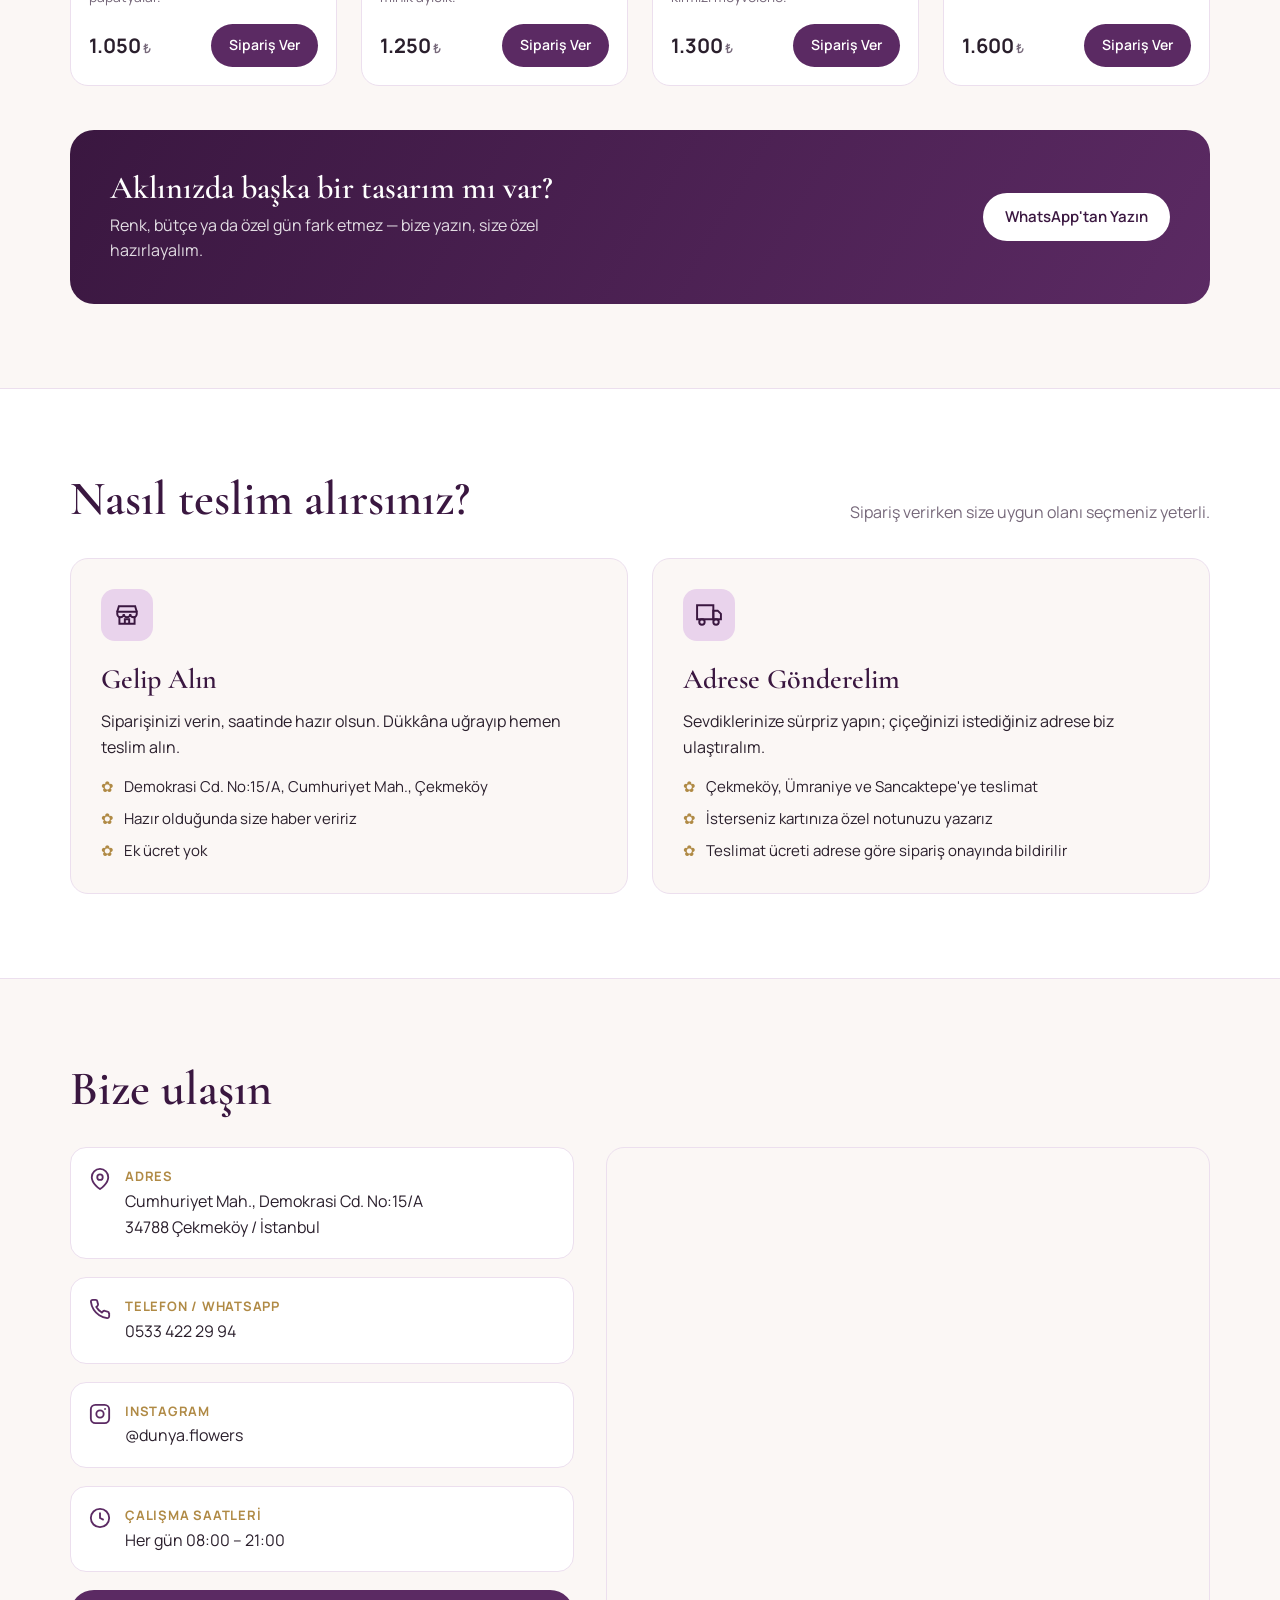
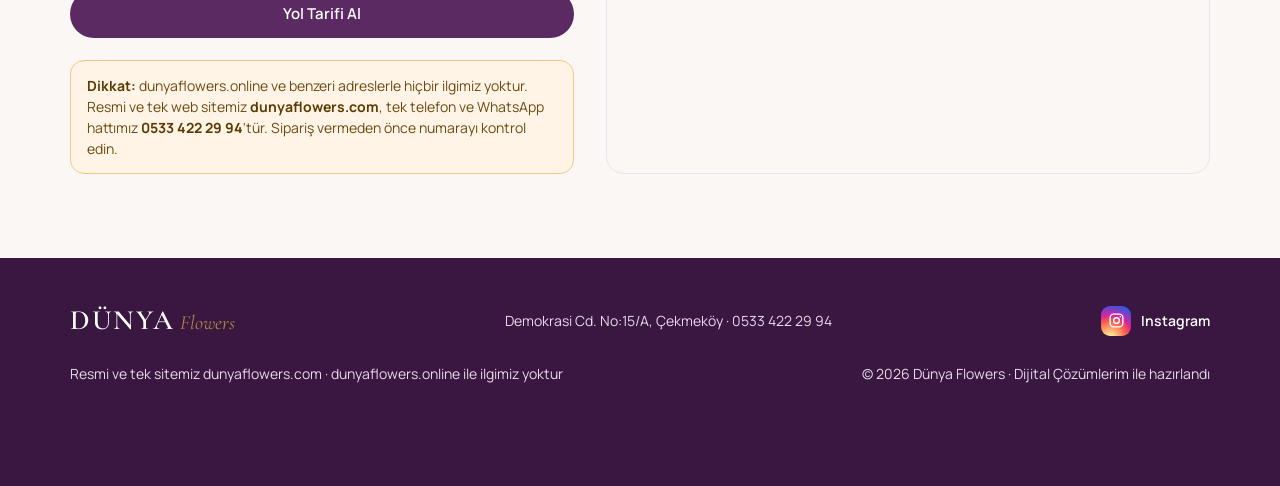
==== commit e30ac2fd: "SEO: keyword h1, meta/OG tags, opening hours and service area, 404 redirect, image compression Co-Au" ====
--- a/index.html
+++ b/index.html
@@ -4,8 +4,22 @@
 <meta charset="utf-8">
 <meta name="viewport" content="width=device-width, initial-scale=1">
 <link rel="canonical" href="https://www.dunyaflowers.com/">
-<title>Dünya Flowers · Çekmeköy Çiçekçi</title>
-<meta name="description" content="Dünya Flowers – Çekmeköy'de taze buketler, güller ve saksı çiçekleri. Sipariş verin, hazırlayalım; gelip alın ya da adresinize gönderelim.">
+<title>Çekmeköy Çiçekçi · Dünya Flowers | Çiçek Siparişi ve Teslimat</title>
+<meta name="description" content="Dünya Flowers, Çekmeköy çiçekçi: taze buketler, güller ve saksı çiçekleri. Her gün 08:00–21:00. Çekmeköy, Ümraniye ve Sancaktepe'ye teslimat; WhatsApp'tan kolay sipariş.">
+<meta name="theme-color" content="#3a1740">
+<link rel="icon" type="image/png" href="/images/favicon.png">
+<link rel="apple-touch-icon" href="/images/apple-touch-icon.png">
+<meta property="og:type" content="website">
+<meta property="og:locale" content="tr_TR">
+<meta property="og:site_name" content="Dünya Flowers">
+<meta property="og:title" content="Dünya Flowers · Çekmeköy Çiçekçi">
+<meta property="og:description" content="Taze buketler, güller ve saksı çiçekleri. Çekmeköy, Ümraniye ve Sancaktepe'ye teslimat. WhatsApp'tan sipariş: 0533 422 29 94">
+<meta property="og:url" content="https://www.dunyaflowers.com/">
+<meta property="og:image" content="https://www.dunyaflowers.com/images/og-image.jpg">
+<meta property="og:image:width" content="1200">
+<meta property="og:image:height" content="630">
+<meta property="og:image:alt" content="Dünya Flowers dükkânı önünde karışık çiçek buketi">
+<meta name="twitter:card" content="summary_large_image">
 <link rel="preconnect" href="https://fonts.googleapis.com">
 <link rel="preconnect" href="https://fonts.gstatic.com" crossorigin>
 <link href="https://fonts.googleapis.com/css2?family=Cormorant+Garamond:ital,wght@0,500;0,600;1,500&family=Manrope:wght@400;500;600;700&display=swap" rel="stylesheet">
@@ -66,7 +80,9 @@
   .hero{padding:56px 0 72px;background:radial-gradient(ellipse at 85% 10%,var(--lilac) 0,transparent 55%),radial-gradient(ellipse at 0% 100%,var(--lilac-soft) 0,transparent 50%)}
   .hero-grid{display:grid;grid-template-columns:1.05fr .95fr;gap:56px;align-items:center}
   .eyebrow{display:inline-flex;align-items:center;gap:8px;font-size:13px;font-weight:600;letter-spacing:.08em;text-transform:uppercase;color:var(--gold)}
-  .hero h1{font-family:"Cormorant Garamond",serif;font-weight:600;font-size:clamp(42px,6vw,72px);line-height:1.02;color:var(--plum-deep);margin:14px 0 18px}
+  .hero h1 .eyebrow{display:flex;font-family:Manrope,system-ui,sans-serif;line-height:1.6;margin-bottom:14px}
+  .sr-only{position:absolute;width:1px;height:1px;padding:0;margin:-1px;overflow:hidden;clip:rect(0,0,0,0);white-space:nowrap;border:0}
+  .hero h1{font-family:"Cormorant Garamond",serif;font-weight:600;font-size:clamp(42px,6vw,72px);line-height:1.02;color:var(--plum-deep);margin:0 0 18px}
   .hero h1 em{color:var(--plum);font-style:italic}
   .hero p.lead{font-size:18px;color:var(--muted);max-width:480px}
   .hero-cta{display:flex;flex-wrap:wrap;gap:12px;margin:30px 0 28px}
@@ -218,8 +234,22 @@
   "@type": "Florist",
   "name": "Dünya Flowers",
   "url": "https://www.dunyaflowers.com/",
-  "image": "https://www.dunyaflowers.com/images/4.webp",
+  "image": "https://www.dunyaflowers.com/images/og-image.jpg",
+  "logo": "https://www.dunyaflowers.com/images/logo.webp",
   "telephone": "+905334222994",
+  "priceRange": "₺₺",
+  "openingHoursSpecification": [{
+    "@type": "OpeningHoursSpecification",
+    "dayOfWeek": ["Monday","Tuesday","Wednesday","Thursday","Friday","Saturday","Sunday"],
+    "opens": "08:00",
+    "closes": "21:00"
+  }],
+  "areaServed": [
+    {"@type": "City", "name": "Çekmeköy"},
+    {"@type": "City", "name": "Ümraniye"},
+    {"@type": "City", "name": "Sancaktepe"}
+  ],
+  "hasMap": "https://www.google.com/maps/search/?api=1&query=D%C3%BCnya+Flowers+Demokrasi+Cd.+15%2FA+%C3%87ekmek%C3%B6y",
   "address": {
     "@type": "PostalAddress",
     "streetAddress": "Cumhuriyet Mah., Demokrasi Cd. No:15/A",
@@ -254,8 +284,7 @@
   <section class="hero">
     <div class="wrap hero-grid">
       <div>
-        <span class="eyebrow">✿ Çekmeköy'ün çiçekçisi</span>
-        <h1 class="serif">Sevdiklerinize <em>en taze</em> haliyle.</h1>
+        <h1 class="serif"><span class="eyebrow">✿ Çekmeköy'ün çiçekçisi</span> Sevdiklerinize <em>en taze</em> haliyle.</h1>
         <p class="lead">Buketinizi seçin, siparişinizi verin; biz özenle hazırlayalım. İster dükkânımıza gelip alın, ister adresinize iletelim.</p>
         <div class="hero-cta">
           <a class="btn btn-primary" href="#urunler">Çiçekleri İncele</a>
@@ -270,7 +299,7 @@
         </div>
       </div>
       <div class="hero-media">
-        <img class="tall" src="images/4.webp" alt="Dünya Flowers dükkânı önünde karışık buket">
+        <img class="tall" src="images/4.webp" fetchpriority="high" alt="Çekmeköy Dünya Flowers dükkânı önünde karışık çiçek buketi">
         <img class="sq" src="images/13.webp" alt="Kırmızı gül buketi">
         <img class="sq" src="images/3.webp" alt="Pembe gül ve krizantem buketi">
         <div class="badge-price">Buketler<b id="priceRange">1.000 – 3.000 ₺</b></div>
@@ -279,7 +308,8 @@
   </section>
 
   <!-- How it works -->
-  <section class="steps">
+  <section class="steps" aria-labelledby="nasil">
+    <h2 id="nasil" class="sr-only">Nasıl sipariş verilir?</h2>
     <div class="wrap steps-grid">
       <div class="step"><div class="num">1</div><div><h3>Çiçeğinizi seçin</h3><p>Buket, gül ya da saksı çiçeği — beğendiğinize "Sipariş Ver" deyin.</p></div></div>
       <div class="step"><div class="num">2</div><div><h3>Biz hazırlayalım</h3><p>Siparişiniz WhatsApp'tan bize ulaşır, onaylar ve taze çiçeklerle hazırlarız.</p></div></div>
@@ -330,7 +360,7 @@
           <h3>Adrese Gönderelim</h3>
           <p>Sevdiklerinize sürpriz yapın; çiçeğinizi istediğiniz adrese biz ulaştıralım.</p>
           <ul>
-            <li>Çekmeköy ve çevresine teslimat</li>
+            <li>Çekmeköy, Ümraniye ve Sancaktepe'ye teslimat</li>
             <li>İsterseniz kartınıza özel notunuzu yazarız</li>
             <li>Teslimat ücreti adrese göre sipariş onayında bildirilir</li>
           </ul>
@@ -359,7 +389,7 @@
           </div>
           <div class="info-item">
             <svg viewBox="0 0 24 24" fill="none" stroke="currentColor" stroke-width="2"><circle cx="12" cy="12" r="10"/><path d="M12 6v6l4 2"/></svg>
-            <div><b>Çalışma saatleri</b>Kapanış saati: 21:00</div>
+            <div><b>Çalışma saatleri</b>Her gün 08:00 – 21:00</div>
           </div>
           <a class="btn btn-primary" target="_blank" rel="noopener" href="https://www.google.com/maps/search/?api=1&query=D%C3%BCnya+Flowers+Demokrasi+Cd.+15%2FA+%C3%87ekmek%C3%B6y">Yol Tarifi Al</a>
           <p class="notice" role="note"><b>Dikkat:</b> dunyaflowers.online ve benzeri adreslerle hiçbir ilgimiz yoktur. Resmi ve tek web sitemiz <b>dunyaflowers.com</b>, tek telefon ve WhatsApp hattımız <b>0533 422 29 94</b>'tür. Sipariş vermeden önce numarayı kontrol edin.</p>
@@ -490,7 +520,7 @@
     grid.innerHTML = list.map(p => `
       <article class="card">
         <div class="ph">
-          <img loading="lazy" src="${esc(p.img)}" alt="${esc(p.name)}">
+          <img loading="lazy" decoding="async" src="${esc(p.img)}" alt="${esc(p.name)} çiçek buketi">
           ${p.tag ? `<span class="tag">${esc(p.tag)}</span>` : ""}
         </div>
         <div class="body">
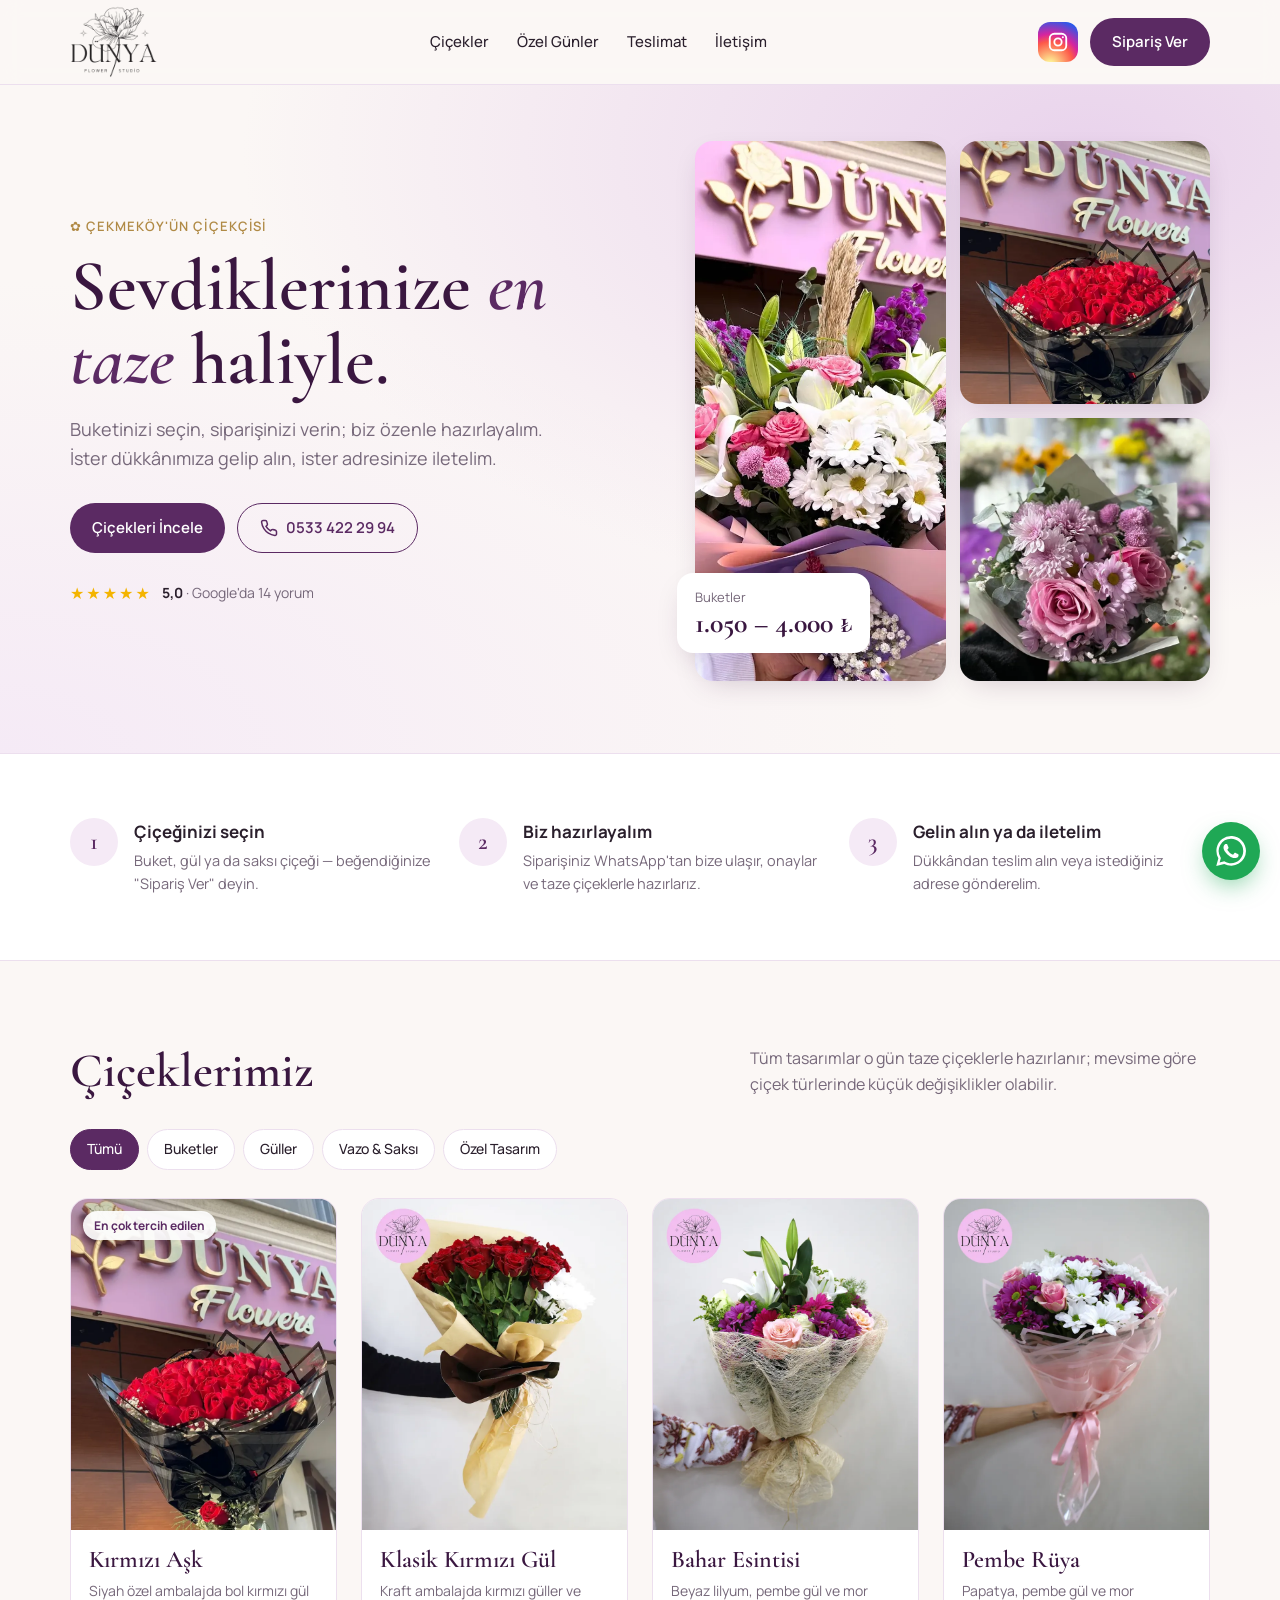
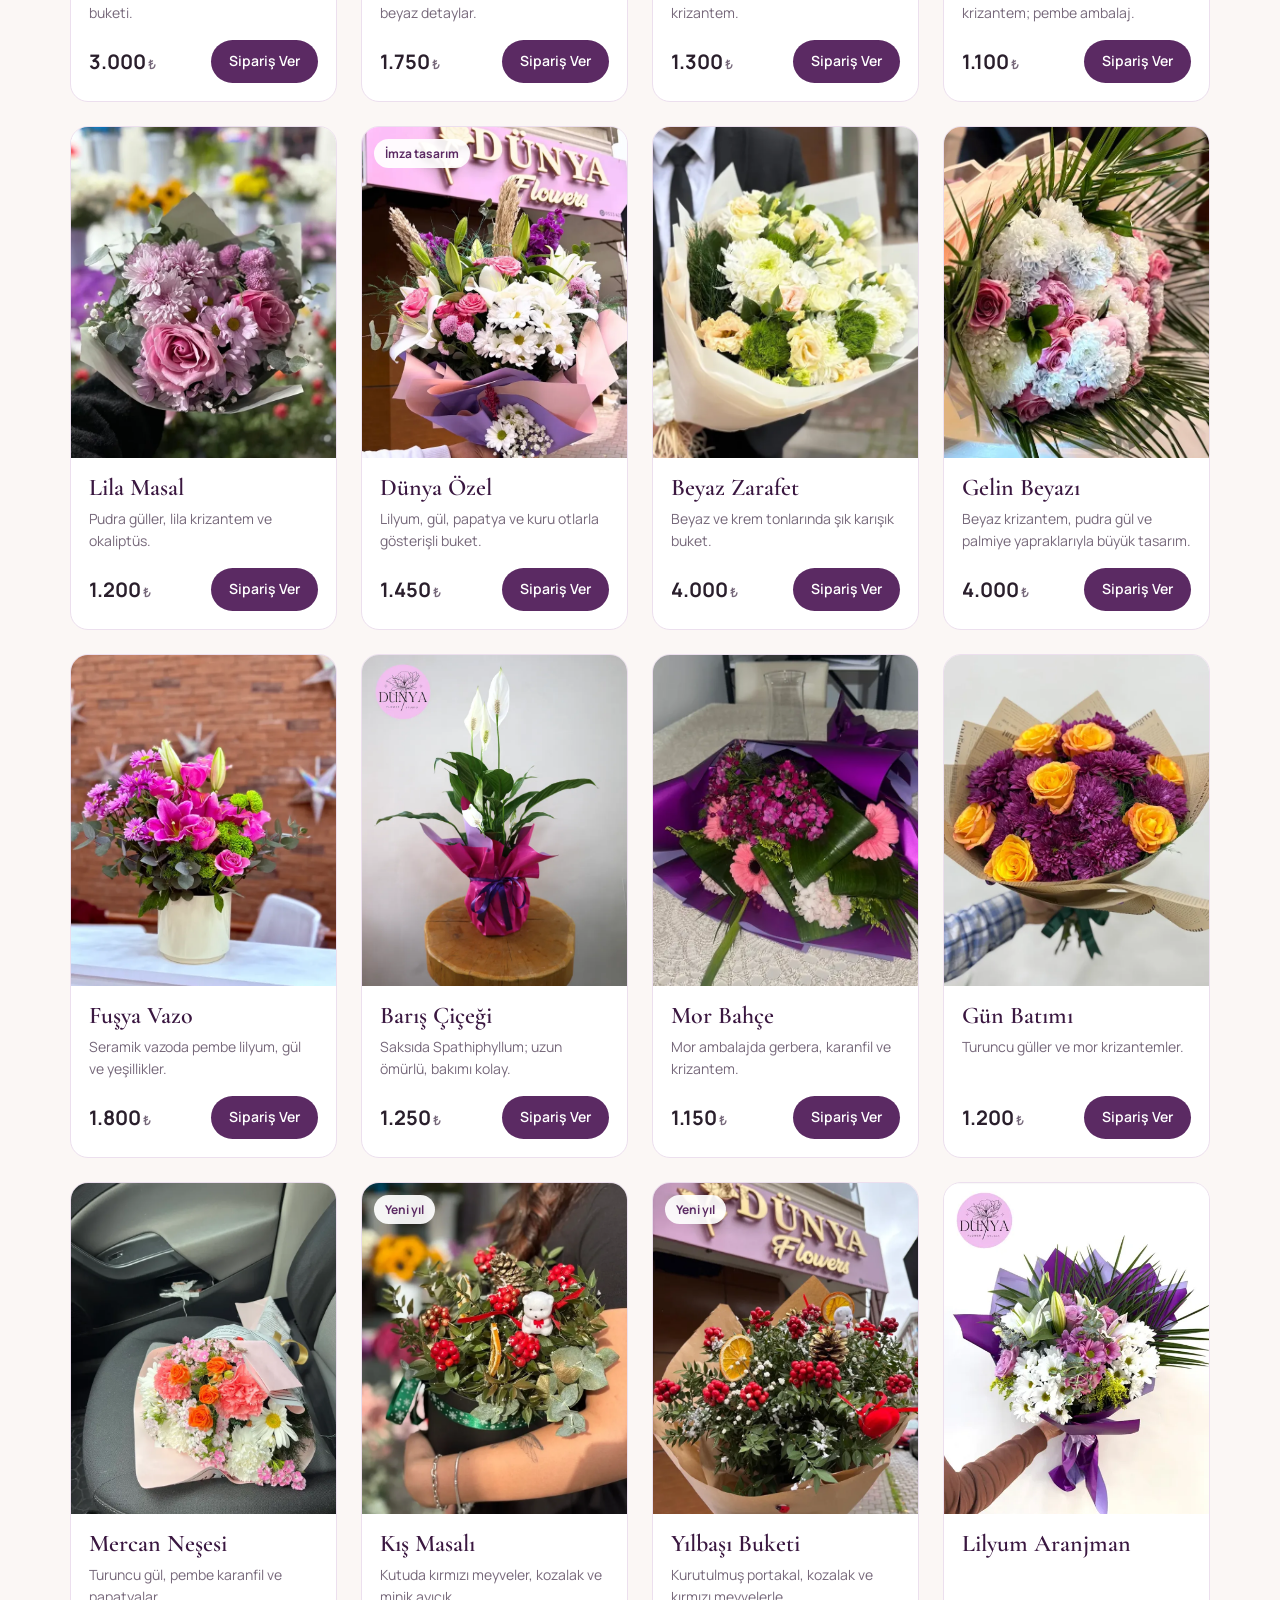
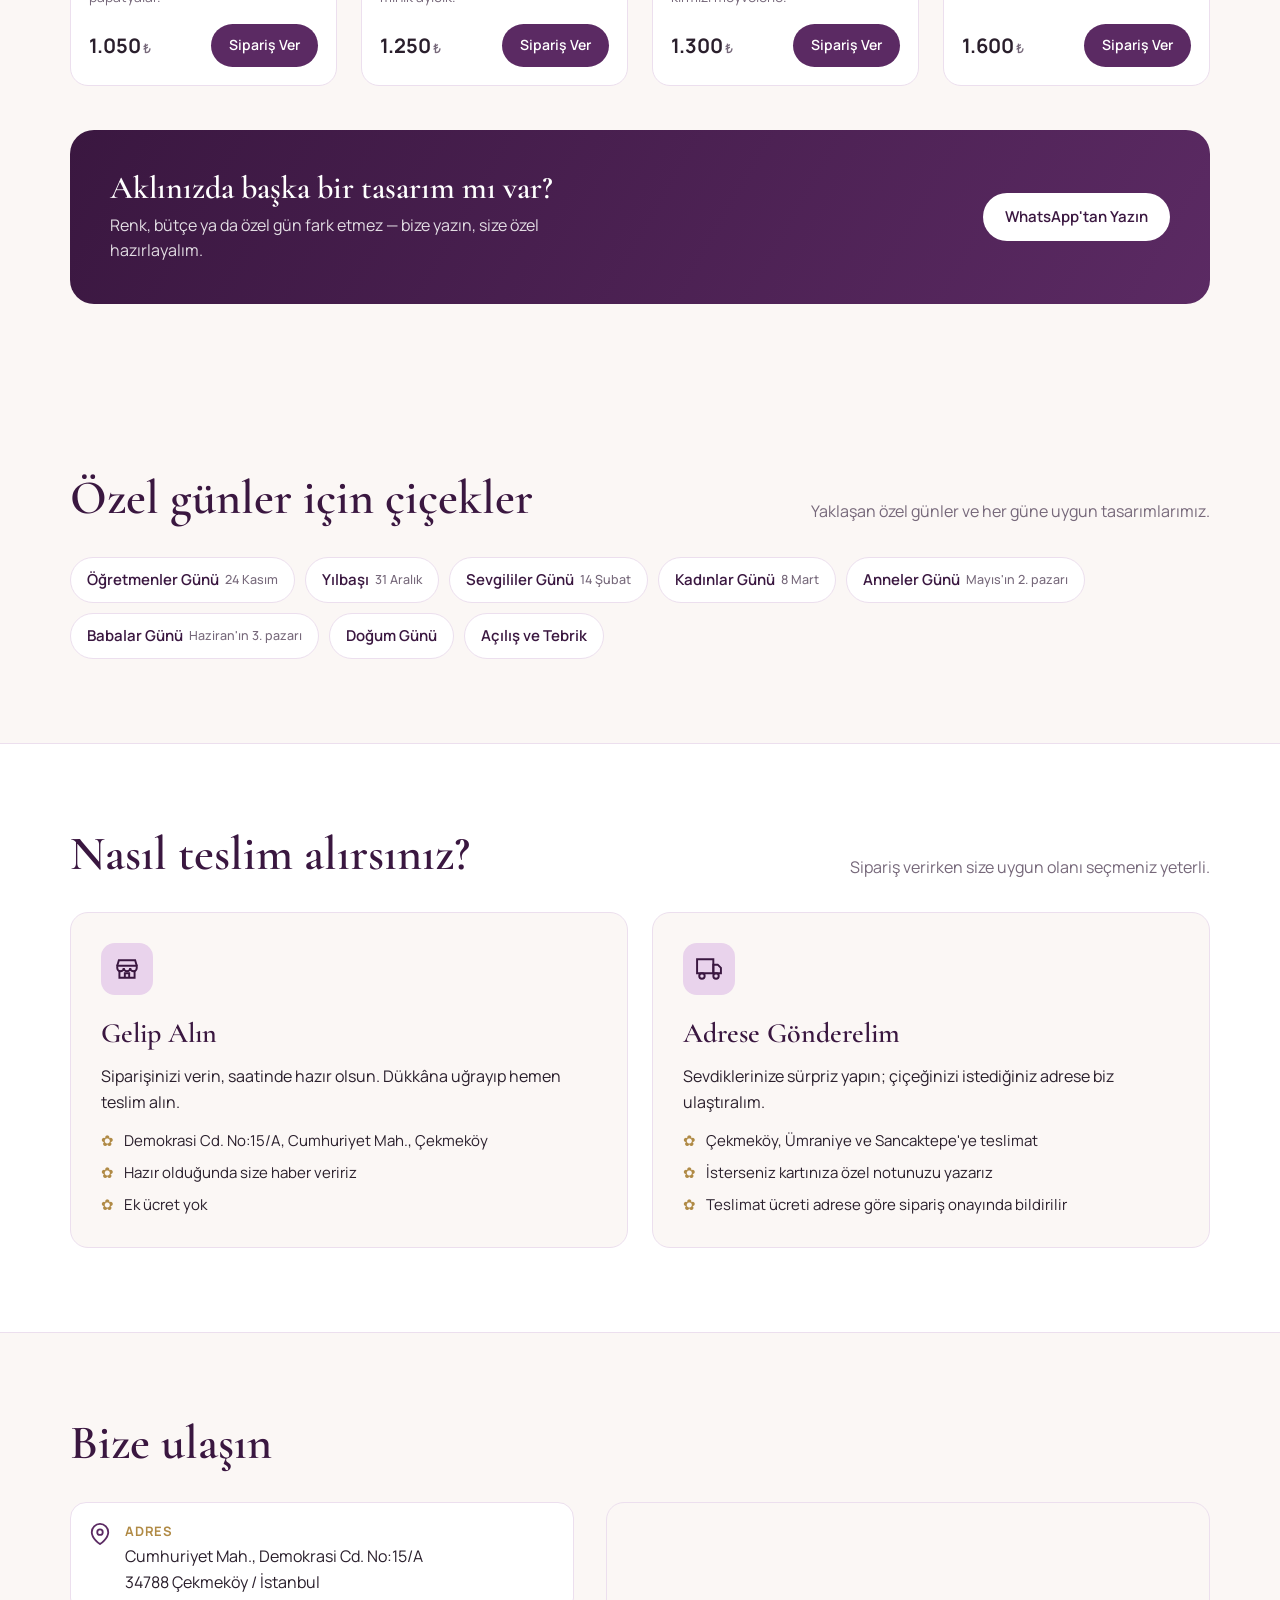
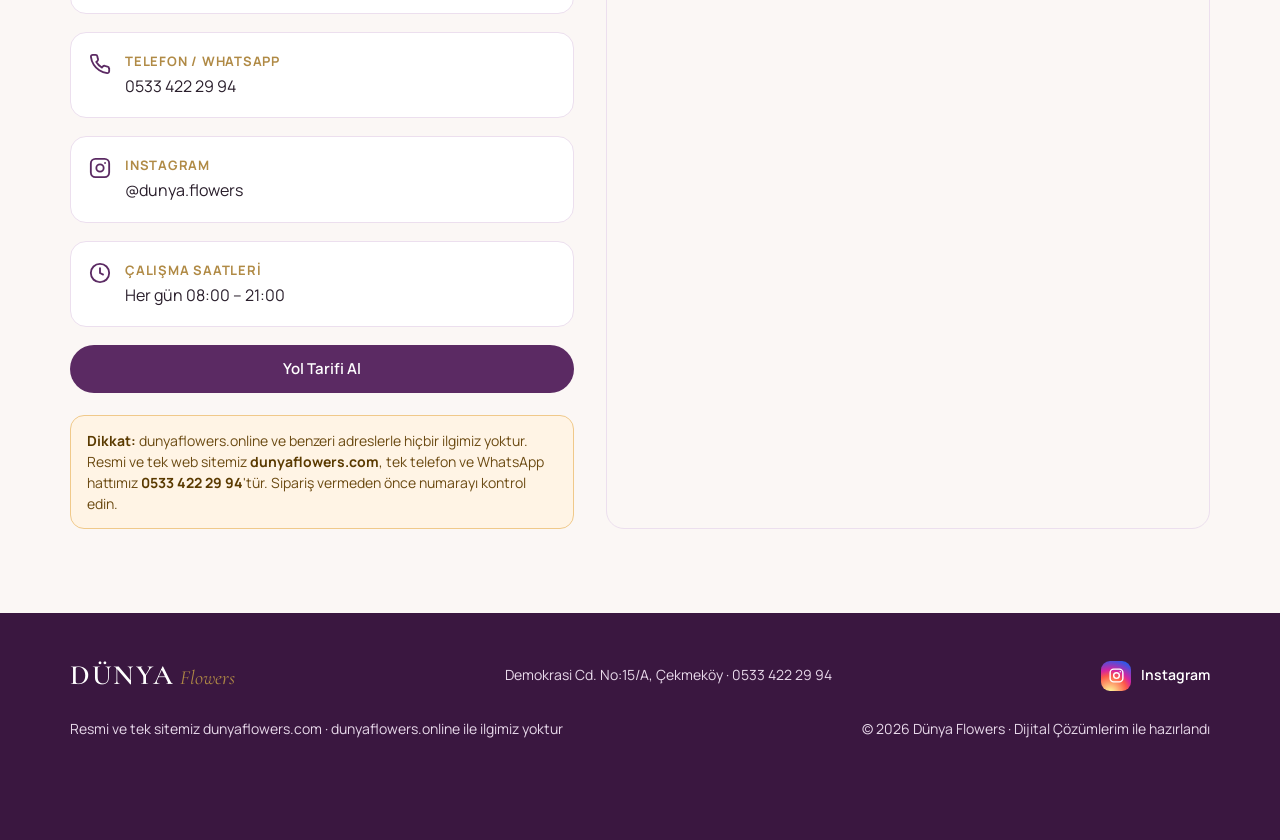
==== commit ddfc260c: "Add special occasion landing pages, shared CSS/JS, CMS occasion field Co-Authored-By: Claude Opus 5." ====
--- a/index.html
+++ b/index.html
@@ -23,211 +23,7 @@
 <link rel="preconnect" href="https://fonts.googleapis.com">
 <link rel="preconnect" href="https://fonts.gstatic.com" crossorigin>
 <link href="https://fonts.googleapis.com/css2?family=Cormorant+Garamond:ital,wght@0,500;0,600;1,500&family=Manrope:wght@400;500;600;700&display=swap" rel="stylesheet">
-<style>
-  :root{
-    --bg:#fbf7f5;
-    --surface:#ffffff;
-    --lilac:#e9d3ec;
-    --lilac-soft:#f5eaf6;
-    --plum:#5b2a63;
-    --plum-deep:#3a1740;
-    --gold:#b08a45;
-    --ink:#2a1f2c;
-    --muted:#76687a;
-    --line:#ecdfee;
-    --wa:#1fa855;
-    --radius:18px;
-    --shadow:0 10px 30px -12px rgba(58,23,64,.25);
-  }
-  *{box-sizing:border-box;margin:0;padding:0}
-  html{scroll-behavior:smooth}
-  body{font-family:Manrope,system-ui,sans-serif;background:var(--bg);color:var(--ink);line-height:1.6;-webkit-font-smoothing:antialiased}
-  img{display:block;max-width:100%}
-  a{color:inherit;text-decoration:none}
-  button{font:inherit;cursor:pointer}
-  .wrap{max-width:1180px;margin:0 auto;padding:0 20px}
-  .serif{font-family:"Cormorant Garamond",Georgia,serif}
-
-  /* Header */
-  header{position:sticky;top:0;z-index:40;background:rgba(251,247,245,.88);backdrop-filter:blur(10px);border-bottom:1px solid var(--line)}
-  .nav{display:flex;align-items:center;justify-content:space-between;height:84px;gap:16px}
-  .logo-img{display:block;line-height:0}
-  .logo-img img{height:72px;width:auto}
-  @media (max-width:600px){ .nav{height:72px} .logo-img img{height:60px} }
-  .logo{display:flex;align-items:baseline;gap:6px;color:var(--plum-deep)}
-  .logo b{font-family:"Cormorant Garamond",serif;font-size:28px;font-weight:600;letter-spacing:.06em}
-  .logo i{font-family:"Cormorant Garamond",serif;font-size:20px;color:var(--gold)}
-  .nav ul{display:flex;gap:28px;list-style:none;font-size:15px;font-weight:500}
-  .nav ul a:hover{color:var(--plum)}
-  .nav-end{display:flex;align-items:center;gap:12px}
-  .ig{flex:none;display:grid;place-items:center;width:40px;height:40px;border-radius:12px;color:#fff;background:radial-gradient(circle at 30% 107%,#fdf497 0%,#fdf497 5%,#fd5949 45%,#d6249f 60%,#285aeb 90%);transition:transform .15s}
-  .ig:hover{transform:scale(1.08)}
-  .ig svg{width:22px;height:22px}
-  .ig-link{display:inline-flex;align-items:center;gap:10px;color:#fff;font-weight:600}
-  .ig-link:hover{text-decoration:underline}
-  .ig-link .ig{width:30px;height:30px;border-radius:9px}
-  .ig-link .ig svg{width:17px;height:17px}
-  .btn{display:inline-flex;align-items:center;justify-content:center;gap:8px;border:0;border-radius:999px;padding:12px 22px;font-weight:600;font-size:15px;transition:transform .15s,background .15s,box-shadow .15s}
-  .btn:active{transform:scale(.97)}
-  .btn-primary{background:var(--plum);color:#fff}
-  .btn-primary:hover{background:var(--plum-deep)}
-  .btn-ghost{background:transparent;color:var(--plum);border:1.5px solid var(--plum)}
-  .btn-ghost:hover{background:var(--lilac-soft)}
-  .btn-wa{background:var(--wa);color:#fff}
-  .btn svg{width:18px;height:18px}
-
-  /* Hero */
-  .hero{padding:56px 0 72px;background:radial-gradient(ellipse at 85% 10%,var(--lilac) 0,transparent 55%),radial-gradient(ellipse at 0% 100%,var(--lilac-soft) 0,transparent 50%)}
-  .hero-grid{display:grid;grid-template-columns:1.05fr .95fr;gap:56px;align-items:center}
-  .eyebrow{display:inline-flex;align-items:center;gap:8px;font-size:13px;font-weight:600;letter-spacing:.08em;text-transform:uppercase;color:var(--gold)}
-  .hero h1 .eyebrow{display:flex;font-family:Manrope,system-ui,sans-serif;line-height:1.6;margin-bottom:14px}
-  .sr-only{position:absolute;width:1px;height:1px;padding:0;margin:-1px;overflow:hidden;clip:rect(0,0,0,0);white-space:nowrap;border:0}
-  .hero h1{font-family:"Cormorant Garamond",serif;font-weight:600;font-size:clamp(42px,6vw,72px);line-height:1.02;color:var(--plum-deep);margin:0 0 18px}
-  .hero h1 em{color:var(--plum);font-style:italic}
-  .hero p.lead{font-size:18px;color:var(--muted);max-width:480px}
-  .hero-cta{display:flex;flex-wrap:wrap;gap:12px;margin:30px 0 28px}
-  .rating{display:flex;align-items:center;gap:10px;font-size:14px;color:var(--muted)}
-  .stars{color:#f4b400;letter-spacing:2px;font-size:16px}
-  .rating strong{color:var(--ink)}
-  .hero-media{position:relative;display:grid;grid-template-columns:1fr 1fr;gap:14px}
-  .hero-media img{border-radius:var(--radius);object-fit:cover;width:100%;box-shadow:var(--shadow)}
-  .hero-media .tall{grid-row:span 2;height:100%;aspect-ratio:auto}
-  .hero-media .sq{aspect-ratio:1/1.05}
-  .badge-price{position:absolute;left:-18px;bottom:28px;background:#fff;border-radius:16px;padding:14px 18px;box-shadow:var(--shadow);font-size:13px;color:var(--muted)}
-  .badge-price b{display:block;font-family:"Cormorant Garamond",serif;font-size:28px;color:var(--plum-deep);line-height:1.1}
-
-  /* Steps */
-  .steps{padding:64px 0;background:var(--surface);border-block:1px solid var(--line)}
-  .steps-grid{display:grid;grid-template-columns:repeat(3,1fr);gap:28px}
-  .step{display:flex;gap:16px;align-items:flex-start}
-  .step .num{flex:none;width:48px;height:48px;border-radius:50%;background:var(--lilac-soft);color:var(--plum);display:grid;place-items:center;font-family:"Cormorant Garamond",serif;font-size:24px;font-weight:600}
-  .step h3{font-size:17px;margin-bottom:4px}
-  .step p{font-size:14.5px;color:var(--muted)}
-
-  /* Products */
-  section.block{padding:84px 0}
-  .head{display:flex;justify-content:space-between;align-items:flex-end;gap:20px;flex-wrap:wrap;margin-bottom:32px}
-  .head h2{font-family:"Cormorant Garamond",serif;font-weight:600;font-size:clamp(34px,4.5vw,48px);line-height:1.1;color:var(--plum-deep)}
-  .head p{color:var(--muted);max-width:460px}
-  .filters{display:flex;gap:8px;flex-wrap:wrap;margin-bottom:28px}
-  .chip{border:1.5px solid var(--line);background:var(--surface);color:var(--ink);border-radius:999px;padding:8px 16px;font-size:14px;font-weight:500}
-  .chip:hover{border-color:var(--lilac)}
-  .chip.on{background:var(--plum);border-color:var(--plum);color:#fff}
-  .grid{display:grid;grid-template-columns:repeat(auto-fill,minmax(250px,1fr));gap:24px}
-  .card{background:var(--surface);border-radius:var(--radius);overflow:hidden;border:1px solid var(--line);display:flex;flex-direction:column;transition:transform .2s,box-shadow .2s}
-  .card:hover{transform:translateY(-4px);box-shadow:var(--shadow)}
-  .card .ph{position:relative;aspect-ratio:4/5;overflow:hidden;background:var(--lilac-soft)}
-  .card .ph img{width:100%;height:100%;object-fit:cover;transition:transform .5s}
-  .card:hover .ph img{transform:scale(1.04)}
-  .tag{position:absolute;top:12px;left:12px;background:rgba(255,255,255,.92);color:var(--plum);font-size:12px;font-weight:700;padding:5px 11px;border-radius:999px}
-  .card .body{padding:16px 18px 18px;display:flex;flex-direction:column;gap:6px;flex:1}
-  .card h3{font-family:"Cormorant Garamond",serif;font-size:24px;font-weight:600;line-height:1.15;color:var(--plum-deep)}
-  .card .desc{font-size:14px;color:var(--muted);flex:1}
-  .card .row{display:flex;align-items:center;justify-content:space-between;margin-top:10px;gap:10px}
-  .price{font-size:20px;font-weight:700;color:var(--ink)}
-  .price small{font-size:13px;font-weight:600;color:var(--muted);margin-left:2px}
-  .card .btn{padding:10px 18px;font-size:14px}
-
-  /* Custom order banner */
-  .custom{margin-top:44px;border-radius:24px;background:linear-gradient(120deg,var(--plum-deep),var(--plum));color:#fff;padding:40px;display:flex;align-items:center;justify-content:space-between;gap:24px;flex-wrap:wrap}
-  .custom h3{font-family:"Cormorant Garamond",serif;font-size:32px;font-weight:600;line-height:1.15}
-  .custom p{opacity:.85;max-width:520px;margin-top:6px}
-  .custom .btn-light{background:#fff;color:var(--plum-deep)}
-
-  /* Delivery */
-  .delivery{background:var(--surface);border-block:1px solid var(--line)}
-  .opt-grid{display:grid;grid-template-columns:1fr 1fr;gap:24px}
-  .opt{border:1px solid var(--line);border-radius:var(--radius);padding:30px;background:var(--bg)}
-  .opt .ic{width:52px;height:52px;border-radius:14px;background:var(--lilac);display:grid;place-items:center;color:var(--plum-deep);margin-bottom:16px}
-  .opt .ic svg{width:26px;height:26px}
-  .opt h3{font-family:"Cormorant Garamond",serif;font-size:28px;font-weight:600;color:var(--plum-deep);margin-bottom:8px}
-  .opt ul{list-style:none;display:grid;gap:8px;margin-top:14px;font-size:15px}
-  .opt li{display:flex;gap:10px;align-items:flex-start}
-  .opt li::before{content:"✿";color:var(--gold);flex:none}
-
-  /* Contact */
-  .contact-grid{display:grid;grid-template-columns:1fr 1.2fr;gap:32px;align-items:stretch}
-  .info{display:grid;gap:18px;align-content:start}
-  .info-item{display:flex;gap:14px;align-items:flex-start;padding:18px;border-radius:16px;background:var(--surface);border:1px solid var(--line)}
-  .info-item svg{flex:none;width:22px;height:22px;color:var(--plum);margin-top:2px}
-  .info-item b{display:block;font-size:13px;text-transform:uppercase;letter-spacing:.06em;color:var(--gold);margin-bottom:2px}
-  .map{border-radius:var(--radius);overflow:hidden;border:1px solid var(--line);min-height:360px}
-  .map iframe{width:100%;height:100%;min-height:360px;border:0}
-
-  footer{background:var(--plum-deep);color:#e8d9ea;padding:40px 0 100px;font-size:14px}
-  .notice{margin-top:4px;padding:14px 16px;border-radius:14px;background:#fff4e5;border:1px solid #f0c98a;color:#6b4a12;font-size:14px;line-height:1.5}
-  .notice b{color:#5a3a00}
-  .foot{display:flex;justify-content:space-between;gap:20px;flex-wrap:wrap;align-items:center}
-  footer .logo b,footer .logo{color:#fff}
-
-  /* Floating WhatsApp */
-  .fab{position:fixed;right:20px;bottom:20px;z-index:50;width:58px;height:58px;border-radius:50%;background:var(--wa);color:#fff;display:grid;place-items:center;box-shadow:0 10px 24px -6px rgba(31,168,85,.55)}
-  .fab svg{width:30px;height:30px}
-
-  /* Mobile bar */
-  .mbar{display:none}
-
-  /* Modal */
-  .overlay{position:fixed;inset:0;z-index:100;background:rgba(42,31,44,.55);display:none;align-items:center;justify-content:center;padding:20px}
-  .overlay.open{display:flex}
-  .modal{background:var(--surface);border-radius:24px;width:100%;max-width:820px;max-height:calc(100vh - 40px);overflow:auto;display:grid;grid-template-columns:300px 1fr}
-  .modal .m-img{position:relative;background:var(--lilac-soft)}
-  .modal .m-img img{width:100%;height:100%;object-fit:cover;min-height:100%}
-  .modal .m-img .cap{position:absolute;left:0;right:0;bottom:0;padding:18px;background:linear-gradient(transparent,rgba(42,31,44,.8));color:#fff}
-  .modal .m-img .cap b{font-family:"Cormorant Garamond",serif;font-size:26px;display:block;line-height:1.1}
-  .m-form{padding:28px;position:relative}
-  .close{position:absolute;top:14px;right:14px;width:38px;height:38px;border-radius:50%;border:0;background:var(--lilac-soft);color:var(--plum-deep);font-size:22px;line-height:1}
-  .m-form h3{font-family:"Cormorant Garamond",serif;font-size:30px;color:var(--plum-deep);font-weight:600;margin-bottom:4px}
-  .m-form .sub{color:var(--muted);font-size:14px;margin-bottom:18px}
-  .seg{display:grid;grid-template-columns:1fr 1fr;gap:10px;margin-bottom:16px}
-  .seg label{border:1.5px solid var(--line);border-radius:14px;padding:12px 14px;cursor:pointer;display:flex;gap:10px;align-items:center;font-weight:600;font-size:14.5px}
-  .seg label small{display:block;font-weight:500;color:var(--muted);font-size:12.5px}
-  .seg input{accent-color:var(--plum)}
-  .seg label:has(input:checked){border-color:var(--plum);background:var(--lilac-soft)}
-  .fields{display:grid;grid-template-columns:1fr 1fr;gap:12px}
-  .fields .full{grid-column:1/-1}
-  .f label{display:block;font-size:13px;font-weight:600;margin-bottom:5px}
-  .f input,.f select,.f textarea{width:100%;border:1.5px solid var(--line);border-radius:12px;padding:11px 12px;font:inherit;font-size:15px;background:#fff;color:var(--ink)}
-  .f input:focus,.f select:focus,.f textarea:focus{outline:none;border-color:var(--plum)}
-  .f textarea{resize:vertical;min-height:70px}
-  .deliv-only{display:contents}
-  .deliv-only[hidden]{display:none}
-  .sec-title{grid-column:1/-1;font-size:12px;font-weight:700;letter-spacing:.08em;text-transform:uppercase;color:var(--gold);margin-top:6px}
-  .summary{display:flex;justify-content:space-between;align-items:center;margin:18px 0 14px;padding-top:16px;border-top:1px dashed var(--line);font-size:14px;color:var(--muted)}
-  .summary b{font-size:22px;color:var(--ink)}
-  .note{font-size:12.5px;color:var(--muted);margin-top:10px;text-align:center}
-  .m-form .btn{width:100%}
-
-  @media (max-width:900px){
-    .hero-grid{grid-template-columns:1fr;gap:40px}
-    .badge-price{left:12px}
-    .steps-grid{grid-template-columns:1fr;gap:20px}
-    .opt-grid,.contact-grid{grid-template-columns:1fr}
-    .nav ul{display:none}
-    .modal{grid-template-columns:1fr}
-    .modal .m-img{height:200px}
-  }
-  @media (max-width:600px){
-    .wrap{padding:0 16px}
-    .hero{padding:32px 0 48px}
-    section.block{padding:56px 0}
-    .grid{grid-template-columns:1fr 1fr;gap:12px}
-    .card .body{padding:12px}
-    .card h3{font-size:19px}
-    .card .desc{display:none}
-    .card .row{flex-direction:column;align-items:stretch;gap:8px}
-    .price{font-size:17px}
-    .custom{padding:28px 22px}
-    .fields{grid-template-columns:1fr}
-    .m-form{padding:22px 18px}
-    .fab{display:none}
-    .nav .btn{display:none}
-    .mbar{display:grid;grid-template-columns:1fr 1fr;gap:10px;position:fixed;left:0;right:0;bottom:0;z-index:50;padding:10px 16px;background:rgba(255,255,255,.96);border-top:1px solid var(--line)}
-    .mbar .btn{padding:12px}
-    .overlay{padding:0;align-items:flex-end}
-    .modal{border-radius:24px 24px 0 0;max-height:94vh}
-  }
-</style>
+<link rel="stylesheet" href="/assets/site.css">
 <script type="application/ld+json">
 {
   "@context": "https://schema.org",
@@ -266,15 +62,16 @@
 
 <header>
   <div class="wrap nav">
-    <a href="#" class="logo-img"><img src="images/logo.webp" width="440" height="360" alt="Dünya Flower Studio"></a>
+    <a href="/" class="logo-img"><img src="/images/logo.webp" width="440" height="360" alt="Dünya Flower Studio"></a>
     <ul>
-      <li><a href="#urunler">Çiçekler</a></li>
-      <li><a href="#teslimat">Teslimat</a></li>
-      <li><a href="#iletisim">İletişim</a></li>
+      <li><a href="/#urunler">Çiçekler</a></li>
+      <li><a href="/ozel-gunler/">Özel Günler</a></li>
+      <li><a href="/#teslimat">Teslimat</a></li>
+      <li><a href="/#iletisim">İletişim</a></li>
     </ul>
     <div class="nav-end">
       <a class="ig" target="_blank" rel="noopener" aria-label="Instagram: @dunya.flowers" href="https://www.instagram.com/dunya.flowers/"><svg viewBox="0 0 24 24" fill="none" stroke="currentColor" stroke-width="2"><rect x="3" y="3" width="18" height="18" rx="5"/><circle cx="12" cy="12" r="4"/><circle cx="17.3" cy="6.7" r="1.1" fill="currentColor" stroke="none"/></svg></a>
-      <a class="btn btn-primary" href="#urunler">Sipariş Ver</a>
+      <a class="btn btn-primary" href="/#urunler">Sipariş Ver</a>
     </div>
   </div>
 </header>
@@ -337,6 +134,26 @@
     </div>
   </section>
 
+  <!-- Özel günler -->
+  <section class="block" id="ozel-gunler">
+    <div class="wrap">
+      <div class="head">
+        <h2>Özel günler için çiçekler</h2>
+        <p>Yaklaşan özel günler ve her güne uygun tasarımlarımız.</p>
+      </div>
+      <div class="occ-links">
+        <a href="/ogretmenler-gunu/">Öğretmenler Günü <small>24 Kasım</small></a>
+        <a href="/yilbasi/">Yılbaşı <small>31 Aralık</small></a>
+        <a href="/sevgililer-gunu/">Sevgililer Günü <small>14 Şubat</small></a>
+        <a href="/kadinlar-gunu/">Kadınlar Günü <small>8 Mart</small></a>
+        <a href="/anneler-gunu/">Anneler Günü <small>Mayıs'ın 2. pazarı</small></a>
+        <a href="/babalar-gunu/">Babalar Günü <small>Haziran'ın 3. pazarı</small></a>
+        <a href="/dogum-gunu/">Doğum Günü</a>
+        <a href="/acilis-tebrik/">Açılış ve Tebrik</a>
+      </div>
+    </div>
+  </section>
+
   <!-- Delivery -->
   <section class="block delivery" id="teslimat">
     <div class="wrap">
@@ -404,7 +221,7 @@
 
 <footer>
   <div class="wrap foot">
-    <a href="#" class="logo"><b>DÜNYA</b><i>Flowers</i></a>
+    <a href="/" class="logo"><b>DÜNYA</b><i>Flowers</i></a>
     <span>Demokrasi Cd. No:15/A, Çekmeköy · 0533 422 29 94</span>
     <a class="ig-link" target="_blank" rel="noopener" href="https://www.instagram.com/dunya.flowers/"><span class="ig"><svg viewBox="0 0 24 24" fill="none" stroke="currentColor" stroke-width="2"><rect x="3" y="3" width="18" height="18" rx="5"/><circle cx="12" cy="12" r="4"/><circle cx="17.3" cy="6.7" r="1.1" fill="currentColor" stroke="none"/></svg></span>Instagram</a>
     <span>Resmi ve tek sitemiz dunyaflowers.com · dunyaflowers.online ile ilgimiz yoktur</span>
@@ -425,7 +242,7 @@
 <div class="overlay" id="overlay" aria-hidden="true">
   <div class="modal" role="dialog" aria-modal="true" aria-labelledby="mTitle">
     <div class="m-img">
-      <img id="mImg" src="images/4.webp" alt="">
+      <img id="mImg" src="/images/4.webp" alt="">
       <div class="cap"><b id="mName"></b><span id="mPrice"></span></div>
     </div>
     <form class="m-form" id="orderForm" novalidate>
@@ -472,158 +289,6 @@
   </div>
 </div>
 
-<script>
-  const PHONE = "905334222994";
-
-  // İstatistik (Umami, çerezsiz). Kişisel veri (ad, telefon, adres) gönderilmez.
-  const UMAMI_ID = "f18cc63d-43e2-44fb-b65c-728dedc0f216";
-  if (UMAMI_ID) {
-    const sc = document.createElement("script");
-    sc.defer = true; sc.src = "https://cloud.umami.is/script.js"; sc.dataset.websiteId = UMAMI_ID;
-    document.head.appendChild(sc);
-  }
-  const track = (name, data) => { try { window.umami && window.umami.track(name, data); } catch (e) {} };
-  document.addEventListener("click", e => {
-    const a = e.target.closest("a[href]"); if (!a) return;
-    const yer = a.id === "fab" ? "yuzen-buton" : a.closest(".mbar") ? "alt-bar"
-      : (a.closest("header") ? "ust-menu" : a.closest("footer") ? "alt-bilgi" : a.closest("section[id]")?.id) || "sayfa";
-    const href = a.getAttribute("href");
-    if (href.startsWith("tel:")) track("ara", { yer });
-    else if (href.includes("wa.me")) track("whatsapp", { yer });
-    else if (href.includes("instagram.com")) track("instagram", { yer });
-    else if (href.includes("google.com/maps")) track("yol-tarifi", { yer });
-  });
-
-  let PRODUCTS = [];
-
-  const CATS = [
-    { id:"all",   label:"Tümü" },
-    { id:"buket", label:"Buketler" },
-    { id:"gul",   label:"Güller" },
-    { id:"vazo",  label:"Vazo & Saksı" },
-    { id:"ozel",  label:"Özel Tasarım" }
-  ];
-
-  const fmt = n => n.toLocaleString("tr-TR") + " ₺";
-  const $ = s => document.querySelector(s);
-  const esc = v => String(v ?? "").replace(/[&<>"']/g, c => ({"&":"&amp;","<":"&lt;",">":"&gt;",'"':"&quot;","'":"&#39;"})[c]);
-
-  const grid = $("#grid"), filters = $("#filters");
-  let current = null;
-
-  function renderFilters(active){
-    filters.innerHTML = CATS.map(c =>
-      `<button class="chip${c.id===active?" on":""}" data-cat="${c.id}">${c.label}</button>`).join("");
-  }
-  function renderGrid(cat){
-    const list = PRODUCTS.map((p, i) => ({...p, i})).filter(p => cat==="all" || p.cat===cat);
-    grid.innerHTML = list.map(p => `
-      <article class="card">
-        <div class="ph">
-          <img loading="lazy" decoding="async" src="${esc(p.img)}" alt="${esc(p.name)} çiçek buketi">
-          ${p.tag ? `<span class="tag">${esc(p.tag)}</span>` : ""}
-        </div>
-        <div class="body">
-          <h3>${esc(p.name)}</h3>
-          <p class="desc">${esc(p.desc)}</p>
-          <div class="row">
-            <span class="price">${p.price.toLocaleString("tr-TR")}<small>₺</small></span>
-            <button class="btn btn-primary" data-order="${p.i}">Sipariş Ver</button>
-          </div>
-        </div>
-      </article>`).join("");
-  }
-  filters.addEventListener("click", e => {
-    const b = e.target.closest("[data-cat]"); if(!b) return;
-    renderFilters(b.dataset.cat); renderGrid(b.dataset.cat);
-  });
-  grid.addEventListener("click", e => {
-    const b = e.target.closest("[data-order]"); if(!b) return;
-    openOrder(PRODUCTS[b.dataset.order]);
-  });
-
-  // Modal
-  const overlay = $("#overlay"), form = $("#orderForm"), delivFields = $("#delivFields");
-  const today = new Date(); today.setMinutes(today.getMinutes() - today.getTimezoneOffset());
-  const todayStr = today.toISOString().slice(0,10);
-  $("#fDate").min = todayStr;
-
-  function openOrder(p){
-    current = p;
-    track("siparis-formu-acildi", { urun: p.name, fiyat: p.price });
-    $("#mImg").src = p.img; $("#mImg").alt = p.name;
-    $("#mName").textContent = p.name;
-    $("#mPrice").textContent = fmt(p.price);
-    $("#sumPrice").textContent = fmt(p.price);
-    if(!$("#fDate").value) $("#fDate").value = todayStr;
-    overlay.classList.add("open"); overlay.setAttribute("aria-hidden","false");
-    document.body.style.overflow = "hidden";
-    setTimeout(() => $("#fName").focus(), 50);
-  }
-  function closeOrder(){
-    overlay.classList.remove("open"); overlay.setAttribute("aria-hidden","true");
-    document.body.style.overflow = "";
-  }
-  $("#closeBtn").addEventListener("click", closeOrder);
-  overlay.addEventListener("click", e => { if(e.target===overlay) closeOrder(); });
-  document.addEventListener("keydown", e => { if(e.key==="Escape") closeOrder(); });
-
-  function syncMethod(){
-    const delivery = form.method.value === "delivery";
-    delivFields.hidden = !delivery;
-    ["#fRName","#fRPhone","#fAddr"].forEach(s => $(s).required = delivery);
-    $("#lDate").textContent = delivery ? "Teslimat tarihi" : "Teslim alma tarihi";
-    $("#sumLabel").textContent = delivery ? "Ürün tutarı (+ teslimat)" : "Ürün tutarı";
-    $("#note").textContent = delivery
-      ? "Teslimat ücreti adrese göre sipariş onayında bildirilir."
-      : "Siparişiniz hazır olduğunda size haber veririz.";
-  }
-  form.addEventListener("change", e => { if(e.target.name==="method") syncMethod(); });
-
-  form.addEventListener("submit", e => {
-    e.preventDefault();
-    const req = [...form.querySelectorAll("[required]")];
-    const bad = req.find(el => !el.value.trim());
-    req.forEach(el => el.style.borderColor = el.value.trim() ? "" : "#d64545");
-    if(bad){ bad.focus(); return; }
-
-    const delivery = form.method.value === "delivery";
-    const d = new Date($("#fDate").value + "T00:00").toLocaleDateString("tr-TR",{day:"numeric",month:"long",weekday:"long"});
-    const lines = [
-      "🌸 *Yeni Sipariş – Dünya Flowers*",
-      "",
-      `*Ürün:* ${current.name} (${fmt(current.price)})`,
-      `*Teslim şekli:* ${delivery ? "Adrese gönderim" : "Gelip alacağım"}`,
-      `*Tarih:* ${d}, ${$("#fTime").value}`,
-      "",
-      `*Sipariş veren:* ${$("#fName").value.trim()}`,
-      `*Telefon:* ${$("#fPhone").value.trim()}`
-    ];
-    if(delivery){
-      lines.push("", `*Alıcı:* ${$("#fRName").value.trim()}`, `*Alıcı tel:* ${$("#fRPhone").value.trim()}`, `*Adres:* ${$("#fAddr").value.trim()}`);
-    }
-    const note = $("#fNote").value.trim();
-    if(note) lines.push("", `*Kart notu:* ${note}`);
-
-    track("siparis-gonderildi", { urun: current.name, fiyat: current.price, teslim: delivery ? "adrese" : "gelip-alma", kart_notu: note ? "var" : "yok" });
-    window.open(`https://wa.me/${PHONE}?text=${encodeURIComponent(lines.join("\n"))}`, "_blank");
-  });
-
-  renderFilters("all"); syncMethod();
-  // Ürünler yönetim panelinden (Pages CMS) düzenlenen products.json dosyasından gelir
-  fetch("products.json", {cache:"no-cache"})
-    .then(r => r.json())
-    .then(data => {
-      const list = Array.isArray(data) ? data : (data.urunler || []);
-      PRODUCTS = list.filter(p => p.active !== false && p.name && p.img && Number(p.price) > 0)
-        .map(p => ({...p, price: Number(p.price)}));
-      renderGrid("all");
-      const prices = PRODUCTS.map(p => p.price);
-      if (prices.length) $("#priceRange").textContent =
-        `${Math.min(...prices).toLocaleString("tr-TR")} – ${Math.max(...prices).toLocaleString("tr-TR")} ₺`;
-    })
-    .catch(() => { grid.innerHTML = `<p>Ürünler yüklenemedi. Lütfen sayfayı yenileyin ya da WhatsApp'tan yazın.</p>`; });
-  $("#yr").textContent = new Date().getFullYear();
-</script>
+<script src="/assets/site.js"></script>
 </body>
 </html>
--- a/assets/site.css
+++ b/assets/site.css
@@ -0,0 +1,229 @@
+:root{
+  --bg:#fbf7f5;
+  --surface:#ffffff;
+  --lilac:#e9d3ec;
+  --lilac-soft:#f5eaf6;
+  --plum:#5b2a63;
+  --plum-deep:#3a1740;
+  --gold:#b08a45;
+  --ink:#2a1f2c;
+  --muted:#76687a;
+  --line:#ecdfee;
+  --wa:#1fa855;
+  --radius:18px;
+  --shadow:0 10px 30px -12px rgba(58,23,64,.25);
+}
+*{box-sizing:border-box;margin:0;padding:0}
+html{scroll-behavior:smooth}
+body{font-family:Manrope,system-ui,sans-serif;background:var(--bg);color:var(--ink);line-height:1.6;-webkit-font-smoothing:antialiased}
+img{display:block;max-width:100%}
+a{color:inherit;text-decoration:none}
+button{font:inherit;cursor:pointer}
+.wrap{max-width:1180px;margin:0 auto;padding:0 20px}
+.serif{font-family:"Cormorant Garamond",Georgia,serif}
+
+/* Header */
+header{position:sticky;top:0;z-index:40;background:rgba(251,247,245,.88);backdrop-filter:blur(10px);border-bottom:1px solid var(--line)}
+.nav{display:flex;align-items:center;justify-content:space-between;height:84px;gap:16px}
+.logo-img{display:block;line-height:0}
+.logo-img img{height:72px;width:auto}
+@media (max-width:600px){ .nav{height:72px} .logo-img img{height:60px} }
+.logo{display:flex;align-items:baseline;gap:6px;color:var(--plum-deep)}
+.logo b{font-family:"Cormorant Garamond",serif;font-size:28px;font-weight:600;letter-spacing:.06em}
+.logo i{font-family:"Cormorant Garamond",serif;font-size:20px;color:var(--gold)}
+.nav ul{display:flex;gap:28px;list-style:none;font-size:15px;font-weight:500}
+.nav ul a:hover{color:var(--plum)}
+.nav-end{display:flex;align-items:center;gap:12px}
+.ig{flex:none;display:grid;place-items:center;width:40px;height:40px;border-radius:12px;color:#fff;background:radial-gradient(circle at 30% 107%,#fdf497 0%,#fdf497 5%,#fd5949 45%,#d6249f 60%,#285aeb 90%);transition:transform .15s}
+.ig:hover{transform:scale(1.08)}
+.ig svg{width:22px;height:22px}
+.ig-link{display:inline-flex;align-items:center;gap:10px;color:#fff;font-weight:600}
+.ig-link:hover{text-decoration:underline}
+.ig-link .ig{width:30px;height:30px;border-radius:9px}
+.ig-link .ig svg{width:17px;height:17px}
+.btn{display:inline-flex;align-items:center;justify-content:center;gap:8px;border:0;border-radius:999px;padding:12px 22px;font-weight:600;font-size:15px;transition:transform .15s,background .15s,box-shadow .15s}
+.btn:active{transform:scale(.97)}
+.btn-primary{background:var(--plum);color:#fff}
+.btn-primary:hover{background:var(--plum-deep)}
+.btn-ghost{background:transparent;color:var(--plum);border:1.5px solid var(--plum)}
+.btn-ghost:hover{background:var(--lilac-soft)}
+.btn-wa{background:var(--wa);color:#fff}
+.btn svg{width:18px;height:18px}
+
+/* Hero */
+.hero{padding:56px 0 72px;background:radial-gradient(ellipse at 85% 10%,var(--lilac) 0,transparent 55%),radial-gradient(ellipse at 0% 100%,var(--lilac-soft) 0,transparent 50%)}
+.hero-grid{display:grid;grid-template-columns:1.05fr .95fr;gap:56px;align-items:center}
+.eyebrow{display:inline-flex;align-items:center;gap:8px;font-size:13px;font-weight:600;letter-spacing:.08em;text-transform:uppercase;color:var(--gold)}
+.hero h1 .eyebrow{display:flex;font-family:Manrope,system-ui,sans-serif;line-height:1.6;margin-bottom:14px}
+.sr-only{position:absolute;width:1px;height:1px;padding:0;margin:-1px;overflow:hidden;clip:rect(0,0,0,0);white-space:nowrap;border:0}
+.hero h1{font-family:"Cormorant Garamond",serif;font-weight:600;font-size:clamp(42px,6vw,72px);line-height:1.02;color:var(--plum-deep);margin:0 0 18px}
+.hero h1 em{color:var(--plum);font-style:italic}
+.hero p.lead{font-size:18px;color:var(--muted);max-width:480px}
+.hero-cta{display:flex;flex-wrap:wrap;gap:12px;margin:30px 0 28px}
+.rating{display:flex;align-items:center;gap:10px;font-size:14px;color:var(--muted)}
+.stars{color:#f4b400;letter-spacing:2px;font-size:16px}
+.rating strong{color:var(--ink)}
+.hero-media{position:relative;display:grid;grid-template-columns:1fr 1fr;gap:14px}
+.hero-media img{border-radius:var(--radius);object-fit:cover;width:100%;box-shadow:var(--shadow)}
+.hero-media .tall{grid-row:span 2;height:100%;aspect-ratio:auto}
+.hero-media .sq{aspect-ratio:1/1.05}
+.badge-price{position:absolute;left:-18px;bottom:28px;background:#fff;border-radius:16px;padding:14px 18px;box-shadow:var(--shadow);font-size:13px;color:var(--muted)}
+.badge-price b{display:block;font-family:"Cormorant Garamond",serif;font-size:28px;color:var(--plum-deep);line-height:1.1}
+
+/* Steps */
+.steps{padding:64px 0;background:var(--surface);border-block:1px solid var(--line)}
+.steps-grid{display:grid;grid-template-columns:repeat(3,1fr);gap:28px}
+.step{display:flex;gap:16px;align-items:flex-start}
+.step .num{flex:none;width:48px;height:48px;border-radius:50%;background:var(--lilac-soft);color:var(--plum);display:grid;place-items:center;font-family:"Cormorant Garamond",serif;font-size:24px;font-weight:600}
+.step h3{font-size:17px;margin-bottom:4px}
+.step p{font-size:14.5px;color:var(--muted)}
+
+/* Products */
+section.block{padding:84px 0}
+.head{display:flex;justify-content:space-between;align-items:flex-end;gap:20px;flex-wrap:wrap;margin-bottom:32px}
+.head h2{font-family:"Cormorant Garamond",serif;font-weight:600;font-size:clamp(34px,4.5vw,48px);line-height:1.1;color:var(--plum-deep)}
+.head p{color:var(--muted);max-width:460px}
+.filters{display:flex;gap:8px;flex-wrap:wrap;margin-bottom:28px}
+.chip{border:1.5px solid var(--line);background:var(--surface);color:var(--ink);border-radius:999px;padding:8px 16px;font-size:14px;font-weight:500}
+.chip:hover{border-color:var(--lilac)}
+.chip.on{background:var(--plum);border-color:var(--plum);color:#fff}
+.grid{display:grid;grid-template-columns:repeat(auto-fill,minmax(250px,1fr));gap:24px}
+.card{background:var(--surface);border-radius:var(--radius);overflow:hidden;border:1px solid var(--line);display:flex;flex-direction:column;transition:transform .2s,box-shadow .2s}
+.card:hover{transform:translateY(-4px);box-shadow:var(--shadow)}
+.card .ph{position:relative;aspect-ratio:4/5;overflow:hidden;background:var(--lilac-soft)}
+.card .ph img{width:100%;height:100%;object-fit:cover;transition:transform .5s}
+.card:hover .ph img{transform:scale(1.04)}
+.tag{position:absolute;top:12px;left:12px;background:rgba(255,255,255,.92);color:var(--plum);font-size:12px;font-weight:700;padding:5px 11px;border-radius:999px}
+.card .body{padding:16px 18px 18px;display:flex;flex-direction:column;gap:6px;flex:1}
+.card h3{font-family:"Cormorant Garamond",serif;font-size:24px;font-weight:600;line-height:1.15;color:var(--plum-deep)}
+.card .desc{font-size:14px;color:var(--muted);flex:1}
+.card .row{display:flex;align-items:center;justify-content:space-between;margin-top:10px;gap:10px}
+.price{font-size:20px;font-weight:700;color:var(--ink)}
+.price small{font-size:13px;font-weight:600;color:var(--muted);margin-left:2px}
+.card .btn{padding:10px 18px;font-size:14px}
+
+/* Custom order banner */
+.custom{margin-top:44px;border-radius:24px;background:linear-gradient(120deg,var(--plum-deep),var(--plum));color:#fff;padding:40px;display:flex;align-items:center;justify-content:space-between;gap:24px;flex-wrap:wrap}
+.custom h3{font-family:"Cormorant Garamond",serif;font-size:32px;font-weight:600;line-height:1.15}
+.custom p{opacity:.85;max-width:520px;margin-top:6px}
+.custom .btn-light{background:#fff;color:var(--plum-deep)}
+
+/* Delivery */
+.delivery{background:var(--surface);border-block:1px solid var(--line)}
+.opt-grid{display:grid;grid-template-columns:1fr 1fr;gap:24px}
+.opt{border:1px solid var(--line);border-radius:var(--radius);padding:30px;background:var(--bg)}
+.opt .ic{width:52px;height:52px;border-radius:14px;background:var(--lilac);display:grid;place-items:center;color:var(--plum-deep);margin-bottom:16px}
+.opt .ic svg{width:26px;height:26px}
+.opt h3{font-family:"Cormorant Garamond",serif;font-size:28px;font-weight:600;color:var(--plum-deep);margin-bottom:8px}
+.opt ul{list-style:none;display:grid;gap:8px;margin-top:14px;font-size:15px}
+.opt li{display:flex;gap:10px;align-items:flex-start}
+.opt li::before{content:"✿";color:var(--gold);flex:none}
+
+/* Contact */
+.contact-grid{display:grid;grid-template-columns:1fr 1.2fr;gap:32px;align-items:stretch}
+.info{display:grid;gap:18px;align-content:start}
+.info-item{display:flex;gap:14px;align-items:flex-start;padding:18px;border-radius:16px;background:var(--surface);border:1px solid var(--line)}
+.info-item svg{flex:none;width:22px;height:22px;color:var(--plum);margin-top:2px}
+.info-item b{display:block;font-size:13px;text-transform:uppercase;letter-spacing:.06em;color:var(--gold);margin-bottom:2px}
+.map{border-radius:var(--radius);overflow:hidden;border:1px solid var(--line);min-height:360px}
+.map iframe{width:100%;height:100%;min-height:360px;border:0}
+
+footer{background:var(--plum-deep);color:#e8d9ea;padding:40px 0 100px;font-size:14px}
+.notice{margin-top:4px;padding:14px 16px;border-radius:14px;background:#fff4e5;border:1px solid #f0c98a;color:#6b4a12;font-size:14px;line-height:1.5}
+.notice b{color:#5a3a00}
+.foot{display:flex;justify-content:space-between;gap:20px;flex-wrap:wrap;align-items:center}
+footer .logo b,footer .logo{color:#fff}
+
+/* Floating WhatsApp */
+.fab{position:fixed;right:20px;bottom:20px;z-index:50;width:58px;height:58px;border-radius:50%;background:var(--wa);color:#fff;display:grid;place-items:center;box-shadow:0 10px 24px -6px rgba(31,168,85,.55)}
+.fab svg{width:30px;height:30px}
+
+/* Mobile bar */
+.mbar{display:none}
+
+/* Modal */
+.overlay{position:fixed;inset:0;z-index:100;background:rgba(42,31,44,.55);display:none;align-items:center;justify-content:center;padding:20px}
+.overlay.open{display:flex}
+.modal{background:var(--surface);border-radius:24px;width:100%;max-width:820px;max-height:calc(100vh - 40px);overflow:auto;display:grid;grid-template-columns:300px 1fr}
+.modal .m-img{position:relative;background:var(--lilac-soft)}
+.modal .m-img img{width:100%;height:100%;object-fit:cover;min-height:100%}
+.modal .m-img .cap{position:absolute;left:0;right:0;bottom:0;padding:18px;background:linear-gradient(transparent,rgba(42,31,44,.8));color:#fff}
+.modal .m-img .cap b{font-family:"Cormorant Garamond",serif;font-size:26px;display:block;line-height:1.1}
+.m-form{padding:28px;position:relative}
+.close{position:absolute;top:14px;right:14px;width:38px;height:38px;border-radius:50%;border:0;background:var(--lilac-soft);color:var(--plum-deep);font-size:22px;line-height:1}
+.m-form h3{font-family:"Cormorant Garamond",serif;font-size:30px;color:var(--plum-deep);font-weight:600;margin-bottom:4px}
+.m-form .sub{color:var(--muted);font-size:14px;margin-bottom:18px}
+.seg{display:grid;grid-template-columns:1fr 1fr;gap:10px;margin-bottom:16px}
+.seg label{border:1.5px solid var(--line);border-radius:14px;padding:12px 14px;cursor:pointer;display:flex;gap:10px;align-items:center;font-weight:600;font-size:14.5px}
+.seg label small{display:block;font-weight:500;color:var(--muted);font-size:12.5px}
+.seg input{accent-color:var(--plum)}
+.seg label:has(input:checked){border-color:var(--plum);background:var(--lilac-soft)}
+.fields{display:grid;grid-template-columns:1fr 1fr;gap:12px}
+.fields .full{grid-column:1/-1}
+.f label{display:block;font-size:13px;font-weight:600;margin-bottom:5px}
+.f input,.f select,.f textarea{width:100%;border:1.5px solid var(--line);border-radius:12px;padding:11px 12px;font:inherit;font-size:15px;background:#fff;color:var(--ink)}
+.f input:focus,.f select:focus,.f textarea:focus{outline:none;border-color:var(--plum)}
+.f textarea{resize:vertical;min-height:70px}
+.deliv-only{display:contents}
+.deliv-only[hidden]{display:none}
+.sec-title{grid-column:1/-1;font-size:12px;font-weight:700;letter-spacing:.08em;text-transform:uppercase;color:var(--gold);margin-top:6px}
+.summary{display:flex;justify-content:space-between;align-items:center;margin:18px 0 14px;padding-top:16px;border-top:1px dashed var(--line);font-size:14px;color:var(--muted)}
+.summary b{font-size:22px;color:var(--ink)}
+.note{font-size:12.5px;color:var(--muted);margin-top:10px;text-align:center}
+.m-form .btn{width:100%}
+
+@media (max-width:900px){
+  .hero-grid{grid-template-columns:1fr;gap:40px}
+  .badge-price{left:12px}
+  .steps-grid{grid-template-columns:1fr;gap:20px}
+  .opt-grid,.contact-grid{grid-template-columns:1fr}
+  .nav ul{display:none}
+  .modal{grid-template-columns:1fr}
+  .modal .m-img{height:200px}
+}
+@media (max-width:600px){
+  .wrap{padding:0 16px}
+  .hero{padding:32px 0 48px}
+  section.block{padding:56px 0}
+  .grid{grid-template-columns:1fr 1fr;gap:12px}
+  .card .body{padding:12px}
+  .card h3{font-size:19px}
+  .card .desc{display:none}
+  .card .row{flex-direction:column;align-items:stretch;gap:8px}
+  .price{font-size:17px}
+  .custom{padding:28px 22px}
+  .fields{grid-template-columns:1fr}
+  .m-form{padding:22px 18px}
+  .fab{display:none}
+  .nav .btn{display:none}
+  .mbar{display:grid;grid-template-columns:1fr 1fr;gap:10px;position:fixed;left:0;right:0;bottom:0;z-index:50;padding:10px 16px;background:rgba(255,255,255,.96);border-top:1px solid var(--line)}
+  .mbar .btn{padding:12px}
+  .overlay{padding:0;align-items:flex-end}
+  .modal{border-radius:24px 24px 0 0;max-height:94vh}
+}
+
+/* Özel gün sayfaları */
+.crumbs{font-size:14px;color:var(--muted);display:flex;flex-wrap:wrap;gap:6px}
+.crumbs a{color:var(--plum)}
+.occ-hero{padding:48px 0 32px}
+.occ-hero .eyebrow{margin-top:18px}
+.occ-hero h1{font-family:"Cormorant Garamond",serif;font-weight:600;font-size:clamp(38px,5.5vw,62px);line-height:1.05;color:var(--plum-deep);margin:10px 0 16px;max-width:18ch;text-wrap:balance}
+.occ-hero .lead{max-width:62ch}
+.occ-hero .hero-cta{margin-top:24px}
+.prose{max-width:720px}
+.prose h2{font-family:"Cormorant Garamond",serif;font-weight:600;font-size:clamp(28px,4vw,38px);line-height:1.15;color:var(--plum-deep);margin:32px 0 12px}
+.prose h2:first-child{margin-top:0}
+.prose h3{font-size:18px;color:var(--plum-deep);margin:20px 0 6px}
+.prose p,.prose li{color:var(--ink)}
+.prose p+p{margin-top:12px}
+.prose ul{padding-left:20px;display:grid;gap:8px}
+.occ-links{display:flex;flex-wrap:wrap;gap:10px;margin-top:16px}
+.occ-links a{display:inline-flex;align-items:center;gap:6px;padding:10px 16px;border-radius:999px;border:1px solid var(--line);background:var(--surface);color:var(--plum-deep);font-weight:600;font-size:15px}
+.occ-links a:hover{border-color:var(--plum)}
+.occ-links small{font-weight:500;color:var(--muted)}
+.occ-grid{display:grid;grid-template-columns:repeat(auto-fill,minmax(240px,1fr));gap:16px;margin-top:20px}
+.occ-card{display:block;padding:22px;border-radius:var(--radius);background:var(--surface);border:1px solid var(--line);color:var(--ink)}
+.occ-card:hover{border-color:var(--plum)}
+.occ-card b{display:block;font-family:"Cormorant Garamond",serif;font-size:26px;color:var(--plum-deep);line-height:1.15}
+.occ-card span{display:block;font-size:13px;font-weight:600;letter-spacing:.06em;text-transform:uppercase;color:var(--gold);margin-bottom:6px}
+.occ-card p{font-size:15px;color:var(--muted);margin-top:6px}
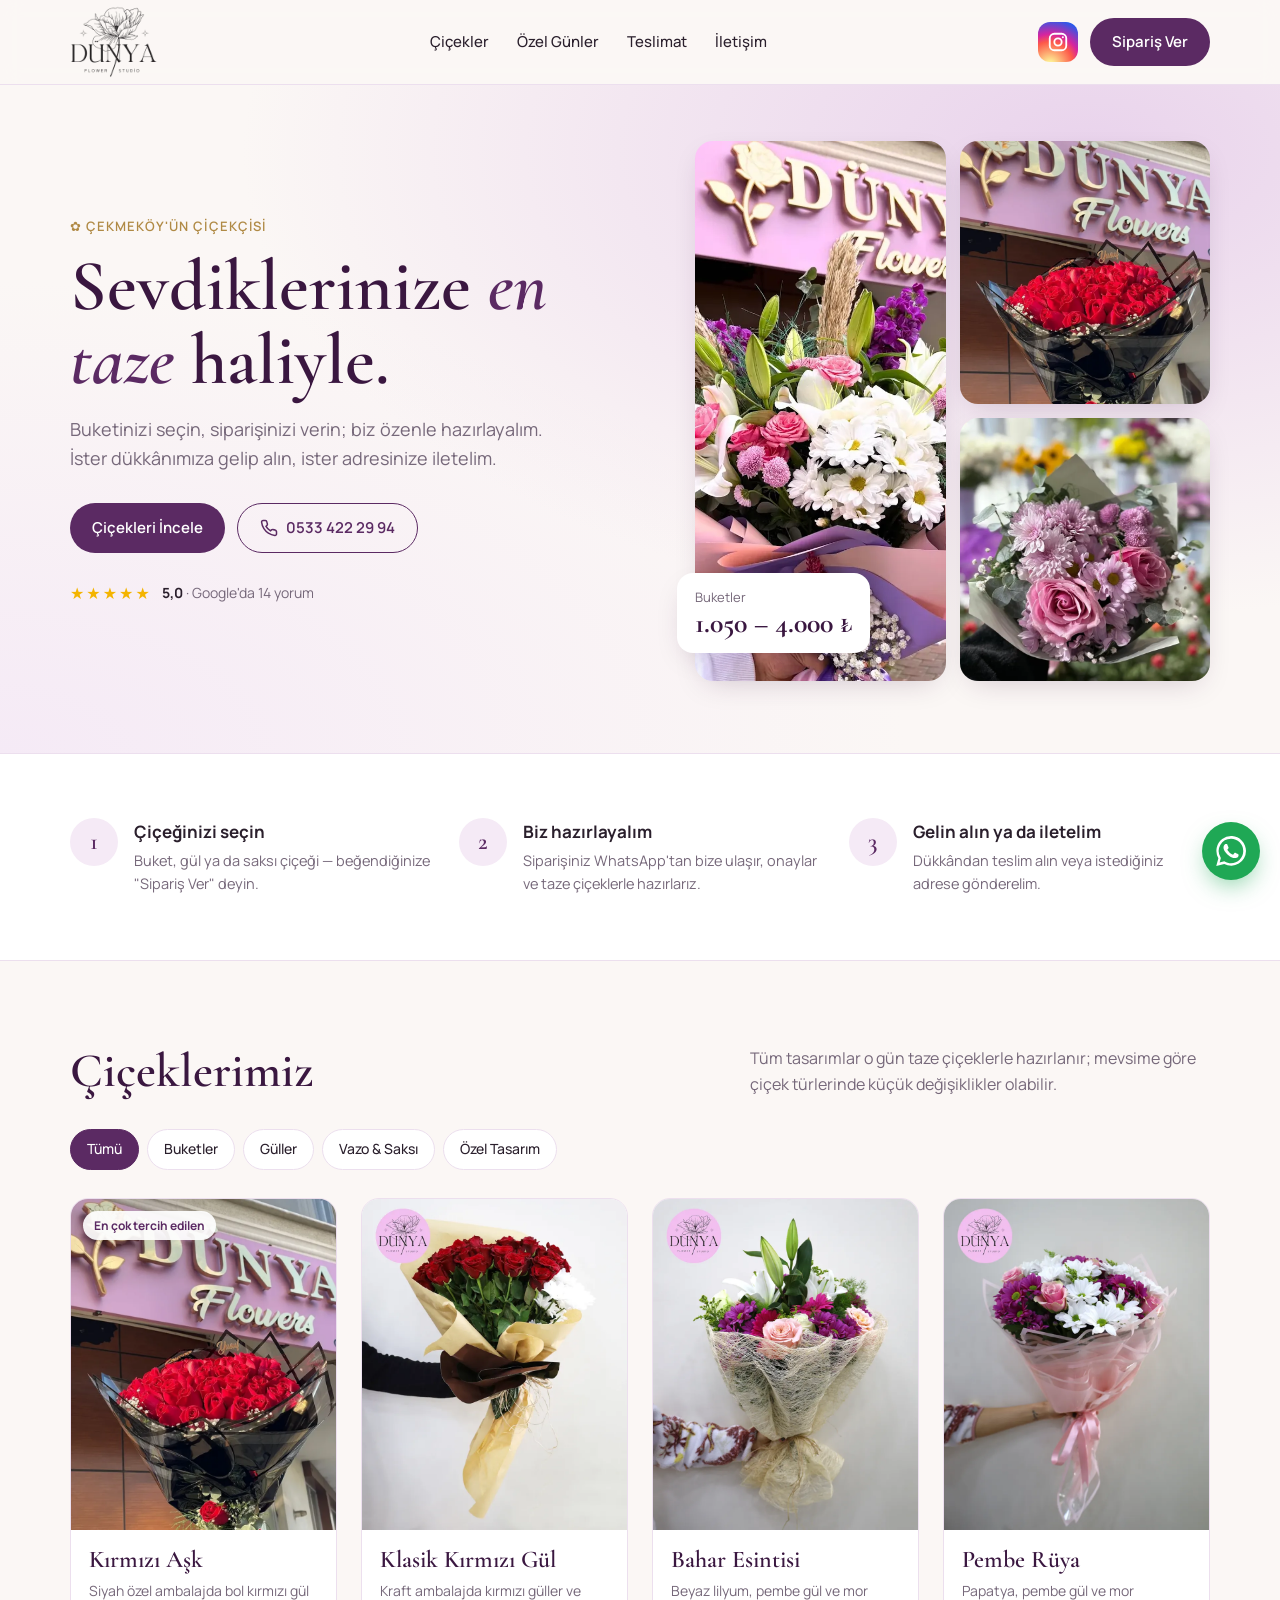
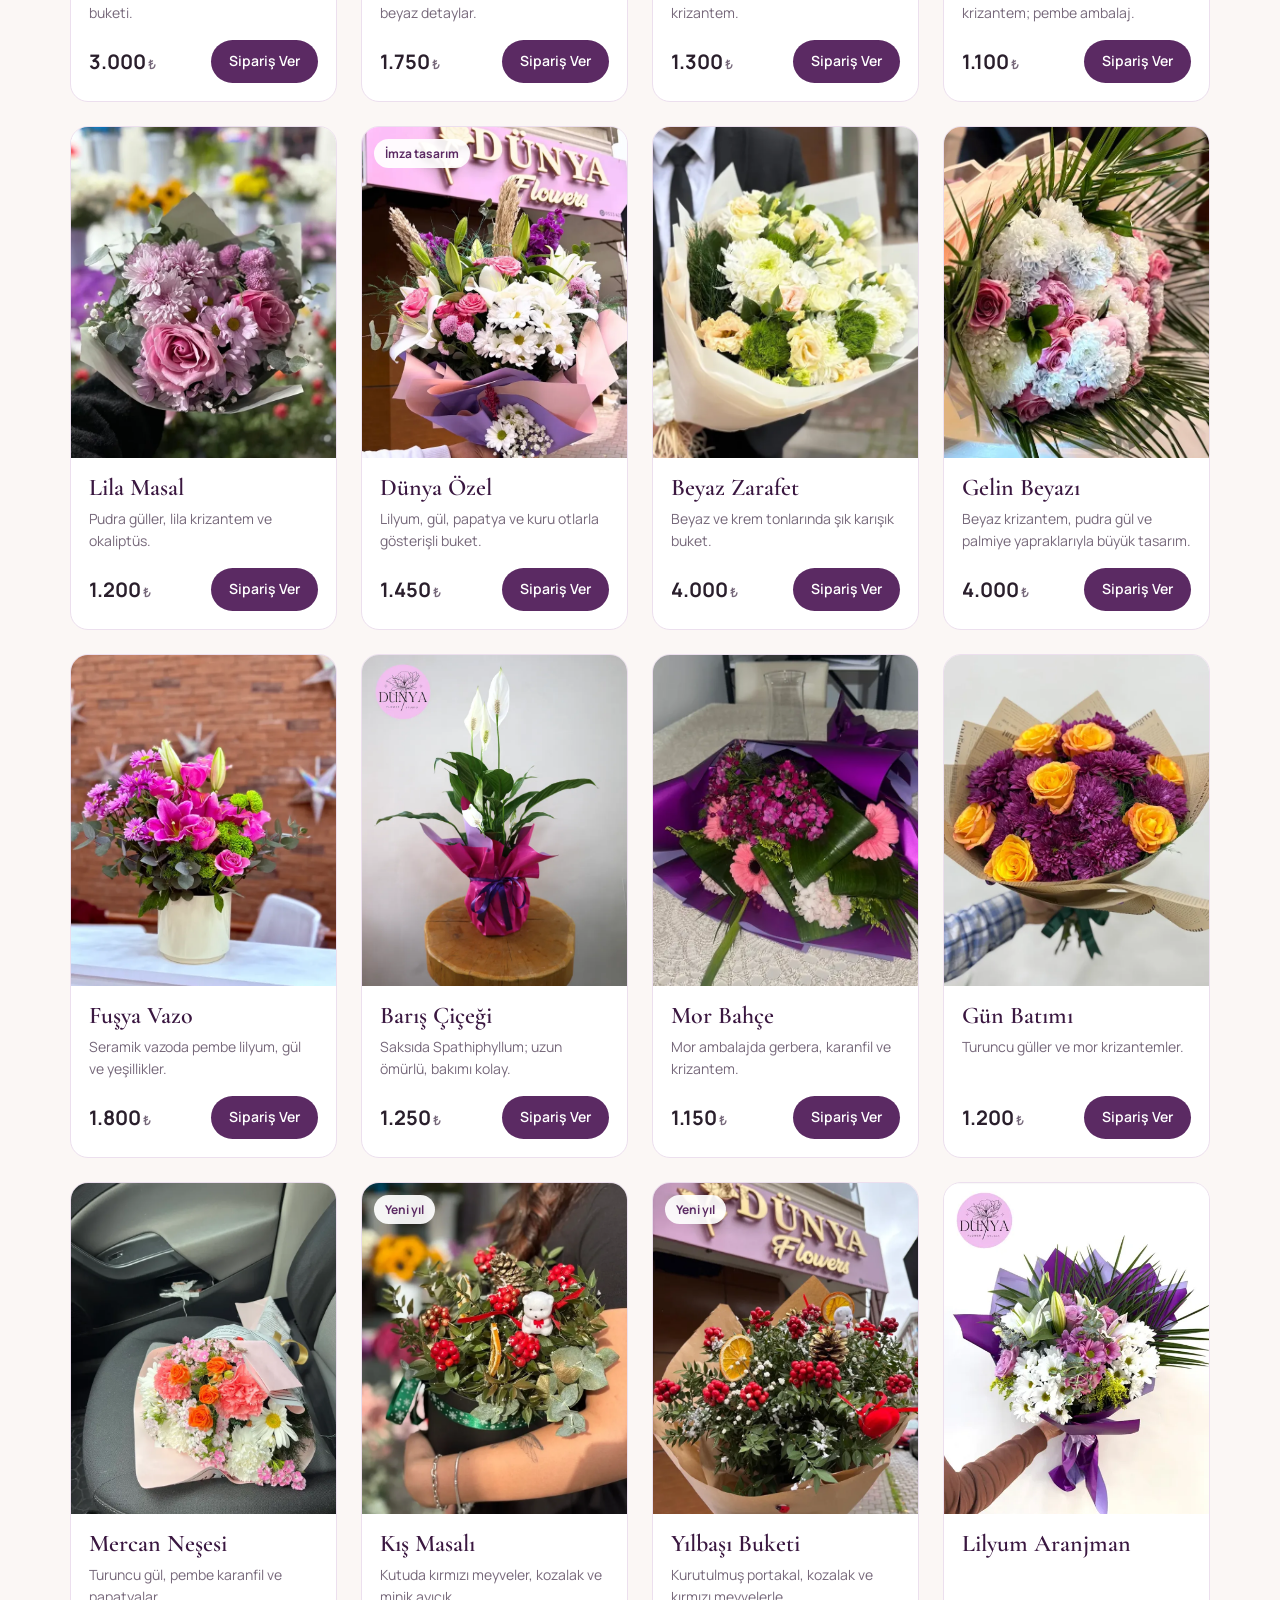
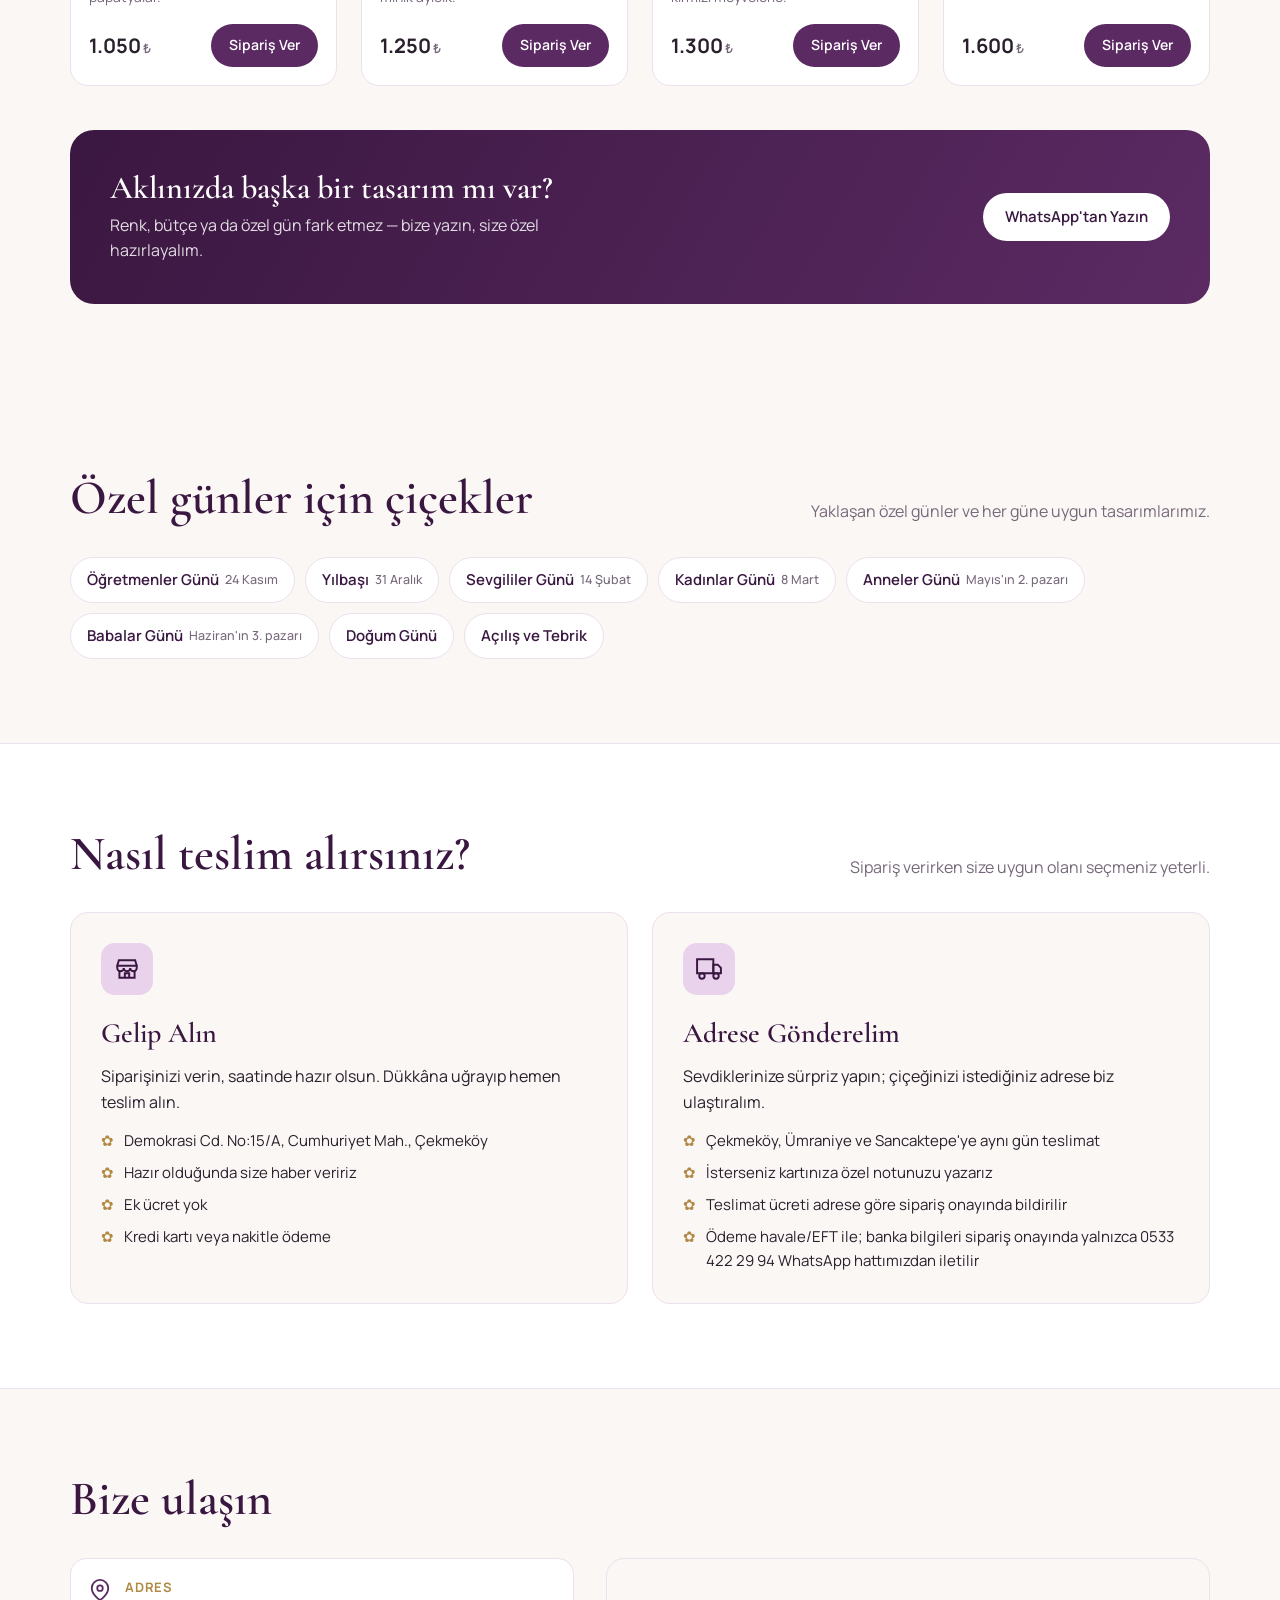
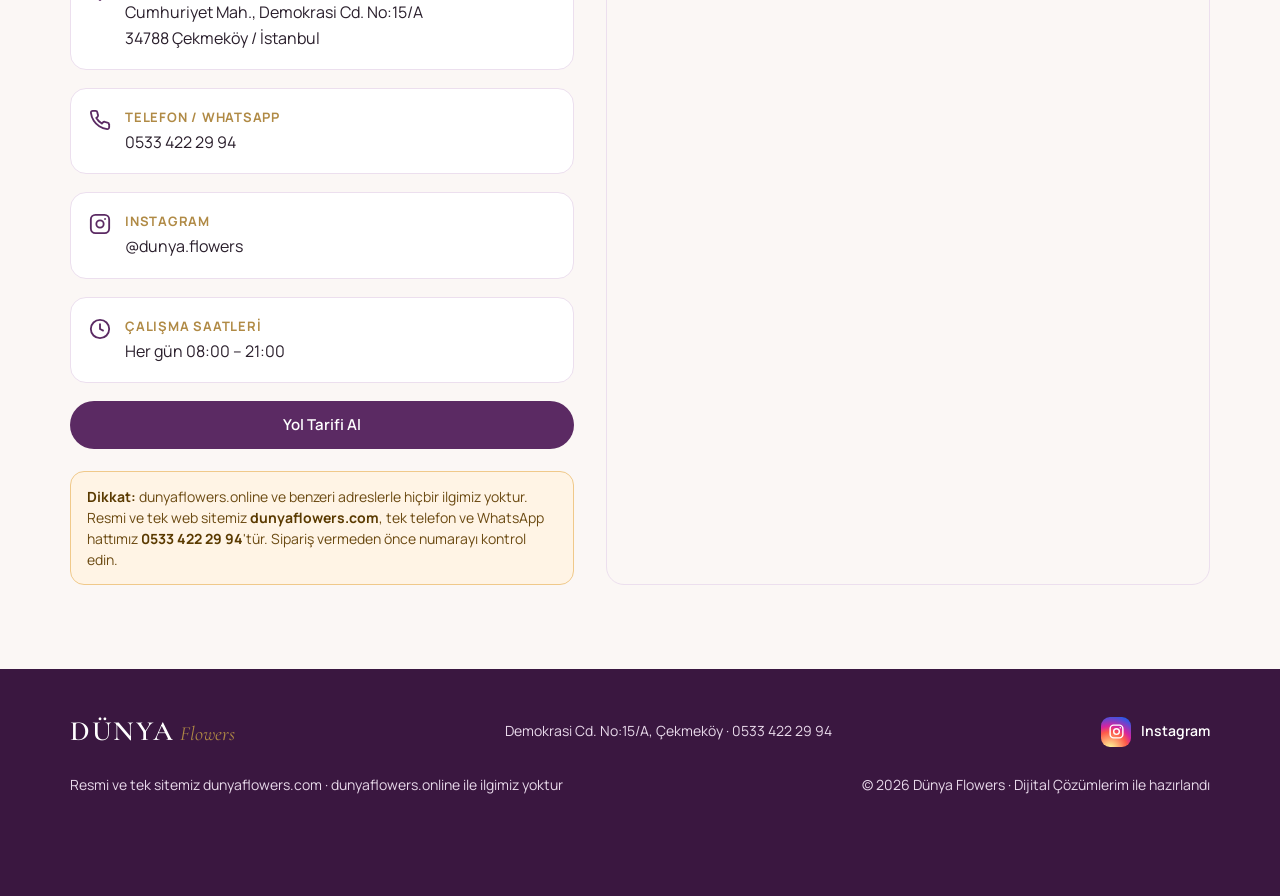
==== commit 7b0b2472: "SEO: prerender products with Product schema, descriptive image names, image sitemap, same-day delive" ====
--- a/index.html
+++ b/index.html
@@ -5,7 +5,7 @@
 <meta name="viewport" content="width=device-width, initial-scale=1">
 <link rel="canonical" href="https://www.dunyaflowers.com/">
 <title>Çekmeköy Çiçekçi · Dünya Flowers | Çiçek Siparişi ve Teslimat</title>
-<meta name="description" content="Dünya Flowers, Çekmeköy çiçekçi: taze buketler, güller ve saksı çiçekleri. Her gün 08:00–21:00. Çekmeköy, Ümraniye ve Sancaktepe'ye teslimat; WhatsApp'tan kolay sipariş.">
+<meta name="description" content="Dünya Flowers, Çekmeköy çiçekçi: taze buketler, güller ve saksı çiçekleri. Çekmeköy, Ümraniye ve Sancaktepe'ye aynı gün teslimat. Her gün 08:00–21:00, WhatsApp'tan kolay sipariş.">
 <meta name="theme-color" content="#3a1740">
 <link rel="icon" type="image/png" href="/images/favicon.png">
 <link rel="apple-touch-icon" href="/images/apple-touch-icon.png">
@@ -23,6 +23,7 @@
 <link rel="preconnect" href="https://fonts.googleapis.com">
 <link rel="preconnect" href="https://fonts.gstatic.com" crossorigin>
 <link href="https://fonts.googleapis.com/css2?family=Cormorant+Garamond:ital,wght@0,500;0,600;1,500&family=Manrope:wght@400;500;600;700&display=swap" rel="stylesheet">
+<link rel="preload" as="image" href="/images/dunya-ozel-ozel-tasarim.webp" fetchpriority="high">
 <link rel="stylesheet" href="/assets/site.css">
 <script type="application/ld+json">
 {
@@ -34,6 +35,8 @@
   "logo": "https://www.dunyaflowers.com/images/logo.webp",
   "telephone": "+905334222994",
   "priceRange": "₺₺",
+  "paymentAccepted": "Nakit, Kredi kartı, Havale/EFT",
+  "currenciesAccepted": "TRY",
   "openingHoursSpecification": [{
     "@type": "OpeningHoursSpecification",
     "dayOfWeek": ["Monday","Tuesday","Wednesday","Thursday","Friday","Saturday","Sunday"],
@@ -57,6 +60,417 @@
   "sameAs": ["https://www.instagram.com/dunya.flowers/"]
 }
 </script>
+<!-- urun-sema:basla -->
+<script type="application/ld+json">
+{
+  "@context": "https://schema.org",
+  "@type": "ItemList",
+  "name": "Dünya Flowers çiçekleri",
+  "itemListElement": [
+    {
+      "@type": "ListItem",
+      "position": 1,
+      "item": {
+        "@type": "Product",
+        "name": "Kırmızı Aşk",
+        "image": "https://www.dunyaflowers.com/images/kirmizi-ask-gul-buketi.webp",
+        "description": "Siyah özel ambalajda bol kırmızı gül buketi.",
+        "brand": {
+          "@type": "Brand",
+          "name": "Dünya Flowers"
+        },
+        "offers": {
+          "@type": "Offer",
+          "price": "3000",
+          "priceCurrency": "TRY",
+          "availability": "https://schema.org/InStock",
+          "url": "https://www.dunyaflowers.com/#urunler",
+          "seller": {
+            "@type": "Organization",
+            "name": "Dünya Flowers"
+          }
+        }
+      }
+    },
+    {
+      "@type": "ListItem",
+      "position": 2,
+      "item": {
+        "@type": "Product",
+        "name": "Klasik Kırmızı Gül",
+        "image": "https://www.dunyaflowers.com/images/klasik-kirmizi-gul-buketi.webp",
+        "description": "Kraft ambalajda kırmızı güller ve beyaz detaylar.",
+        "brand": {
+          "@type": "Brand",
+          "name": "Dünya Flowers"
+        },
+        "offers": {
+          "@type": "Offer",
+          "price": "1750",
+          "priceCurrency": "TRY",
+          "availability": "https://schema.org/InStock",
+          "url": "https://www.dunyaflowers.com/#urunler",
+          "seller": {
+            "@type": "Organization",
+            "name": "Dünya Flowers"
+          }
+        }
+      }
+    },
+    {
+      "@type": "ListItem",
+      "position": 3,
+      "item": {
+        "@type": "Product",
+        "name": "Bahar Esintisi",
+        "image": "https://www.dunyaflowers.com/images/bahar-esintisi-buket.webp",
+        "description": "Beyaz lilyum, pembe gül ve mor krizantem.",
+        "brand": {
+          "@type": "Brand",
+          "name": "Dünya Flowers"
+        },
+        "offers": {
+          "@type": "Offer",
+          "price": "1300",
+          "priceCurrency": "TRY",
+          "availability": "https://schema.org/InStock",
+          "url": "https://www.dunyaflowers.com/#urunler",
+          "seller": {
+            "@type": "Organization",
+            "name": "Dünya Flowers"
+          }
+        }
+      }
+    },
+    {
+      "@type": "ListItem",
+      "position": 4,
+      "item": {
+        "@type": "Product",
+        "name": "Pembe Rüya",
+        "image": "https://www.dunyaflowers.com/images/pembe-ruya-buket.webp",
+        "description": "Papatya, pembe gül ve mor krizantem; pembe ambalaj.",
+        "brand": {
+          "@type": "Brand",
+          "name": "Dünya Flowers"
+        },
+        "offers": {
+          "@type": "Offer",
+          "price": "1100",
+          "priceCurrency": "TRY",
+          "availability": "https://schema.org/InStock",
+          "url": "https://www.dunyaflowers.com/#urunler",
+          "seller": {
+            "@type": "Organization",
+            "name": "Dünya Flowers"
+          }
+        }
+      }
+    },
+    {
+      "@type": "ListItem",
+      "position": 5,
+      "item": {
+        "@type": "Product",
+        "name": "Lila Masal",
+        "image": "https://www.dunyaflowers.com/images/lila-masal-buket.webp",
+        "description": "Pudra güller, lila krizantem ve okaliptüs.",
+        "brand": {
+          "@type": "Brand",
+          "name": "Dünya Flowers"
+        },
+        "offers": {
+          "@type": "Offer",
+          "price": "1200",
+          "priceCurrency": "TRY",
+          "availability": "https://schema.org/InStock",
+          "url": "https://www.dunyaflowers.com/#urunler",
+          "seller": {
+            "@type": "Organization",
+            "name": "Dünya Flowers"
+          }
+        }
+      }
+    },
+    {
+      "@type": "ListItem",
+      "position": 6,
+      "item": {
+        "@type": "Product",
+        "name": "Dünya Özel",
+        "image": "https://www.dunyaflowers.com/images/dunya-ozel-ozel-tasarim.webp",
+        "description": "Lilyum, gül, papatya ve kuru otlarla gösterişli buket.",
+        "brand": {
+          "@type": "Brand",
+          "name": "Dünya Flowers"
+        },
+        "offers": {
+          "@type": "Offer",
+          "price": "1450",
+          "priceCurrency": "TRY",
+          "availability": "https://schema.org/InStock",
+          "url": "https://www.dunyaflowers.com/#urunler",
+          "seller": {
+            "@type": "Organization",
+            "name": "Dünya Flowers"
+          }
+        }
+      }
+    },
+    {
+      "@type": "ListItem",
+      "position": 7,
+      "item": {
+        "@type": "Product",
+        "name": "Beyaz Zarafet",
+        "image": "https://www.dunyaflowers.com/images/beyaz-zarafet-buket.webp",
+        "description": "Beyaz ve krem tonlarında şık karışık buket.",
+        "brand": {
+          "@type": "Brand",
+          "name": "Dünya Flowers"
+        },
+        "offers": {
+          "@type": "Offer",
+          "price": "4000",
+          "priceCurrency": "TRY",
+          "availability": "https://schema.org/InStock",
+          "url": "https://www.dunyaflowers.com/#urunler",
+          "seller": {
+            "@type": "Organization",
+            "name": "Dünya Flowers"
+          }
+        }
+      }
+    },
+    {
+      "@type": "ListItem",
+      "position": 8,
+      "item": {
+        "@type": "Product",
+        "name": "Gelin Beyazı",
+        "image": "https://www.dunyaflowers.com/images/gelin-beyazi-ozel-tasarim.webp",
+        "description": "Beyaz krizantem, pudra gül ve palmiye yapraklarıyla büyük tasarım.",
+        "brand": {
+          "@type": "Brand",
+          "name": "Dünya Flowers"
+        },
+        "offers": {
+          "@type": "Offer",
+          "price": "4000",
+          "priceCurrency": "TRY",
+          "availability": "https://schema.org/InStock",
+          "url": "https://www.dunyaflowers.com/#urunler",
+          "seller": {
+            "@type": "Organization",
+            "name": "Dünya Flowers"
+          }
+        }
+      }
+    },
+    {
+      "@type": "ListItem",
+      "position": 9,
+      "item": {
+        "@type": "Product",
+        "name": "Fuşya Vazo",
+        "image": "https://www.dunyaflowers.com/images/fusya-vazo-cicek.webp",
+        "description": "Seramik vazoda pembe lilyum, gül ve yeşillikler.",
+        "brand": {
+          "@type": "Brand",
+          "name": "Dünya Flowers"
+        },
+        "offers": {
+          "@type": "Offer",
+          "price": "1800",
+          "priceCurrency": "TRY",
+          "availability": "https://schema.org/InStock",
+          "url": "https://www.dunyaflowers.com/#urunler",
+          "seller": {
+            "@type": "Organization",
+            "name": "Dünya Flowers"
+          }
+        }
+      }
+    },
+    {
+      "@type": "ListItem",
+      "position": 10,
+      "item": {
+        "@type": "Product",
+        "name": "Barış Çiçeği",
+        "image": "https://www.dunyaflowers.com/images/baris-cicegi-saksi.webp",
+        "description": "Saksıda Spathiphyllum; uzun ömürlü, bakımı kolay.",
+        "brand": {
+          "@type": "Brand",
+          "name": "Dünya Flowers"
+        },
+        "offers": {
+          "@type": "Offer",
+          "price": "1250",
+          "priceCurrency": "TRY",
+          "availability": "https://schema.org/InStock",
+          "url": "https://www.dunyaflowers.com/#urunler",
+          "seller": {
+            "@type": "Organization",
+            "name": "Dünya Flowers"
+          }
+        }
+      }
+    },
+    {
+      "@type": "ListItem",
+      "position": 11,
+      "item": {
+        "@type": "Product",
+        "name": "Mor Bahçe",
+        "image": "https://www.dunyaflowers.com/images/mor-bahce-buket.webp",
+        "description": "Mor ambalajda gerbera, karanfil ve krizantem.",
+        "brand": {
+          "@type": "Brand",
+          "name": "Dünya Flowers"
+        },
+        "offers": {
+          "@type": "Offer",
+          "price": "1150",
+          "priceCurrency": "TRY",
+          "availability": "https://schema.org/InStock",
+          "url": "https://www.dunyaflowers.com/#urunler",
+          "seller": {
+            "@type": "Organization",
+            "name": "Dünya Flowers"
+          }
+        }
+      }
+    },
+    {
+      "@type": "ListItem",
+      "position": 12,
+      "item": {
+        "@type": "Product",
+        "name": "Gün Batımı",
+        "image": "https://www.dunyaflowers.com/images/gun-batimi-gul-buketi.webp",
+        "description": "Turuncu güller ve mor krizantemler.",
+        "brand": {
+          "@type": "Brand",
+          "name": "Dünya Flowers"
+        },
+        "offers": {
+          "@type": "Offer",
+          "price": "1200",
+          "priceCurrency": "TRY",
+          "availability": "https://schema.org/InStock",
+          "url": "https://www.dunyaflowers.com/#urunler",
+          "seller": {
+            "@type": "Organization",
+            "name": "Dünya Flowers"
+          }
+        }
+      }
+    },
+    {
+      "@type": "ListItem",
+      "position": 13,
+      "item": {
+        "@type": "Product",
+        "name": "Mercan Neşesi",
+        "image": "https://www.dunyaflowers.com/images/mercan-nesesi-buket.webp",
+        "description": "Turuncu gül, pembe karanfil ve papatyalar.",
+        "brand": {
+          "@type": "Brand",
+          "name": "Dünya Flowers"
+        },
+        "offers": {
+          "@type": "Offer",
+          "price": "1050",
+          "priceCurrency": "TRY",
+          "availability": "https://schema.org/InStock",
+          "url": "https://www.dunyaflowers.com/#urunler",
+          "seller": {
+            "@type": "Organization",
+            "name": "Dünya Flowers"
+          }
+        }
+      }
+    },
+    {
+      "@type": "ListItem",
+      "position": 14,
+      "item": {
+        "@type": "Product",
+        "name": "Kış Masalı",
+        "image": "https://www.dunyaflowers.com/images/kis-masali-ozel-tasarim.webp",
+        "description": "Kutuda kırmızı meyveler, kozalak ve minik ayıcık.",
+        "brand": {
+          "@type": "Brand",
+          "name": "Dünya Flowers"
+        },
+        "offers": {
+          "@type": "Offer",
+          "price": "1250",
+          "priceCurrency": "TRY",
+          "availability": "https://schema.org/InStock",
+          "url": "https://www.dunyaflowers.com/#urunler",
+          "seller": {
+            "@type": "Organization",
+            "name": "Dünya Flowers"
+          }
+        }
+      }
+    },
+    {
+      "@type": "ListItem",
+      "position": 15,
+      "item": {
+        "@type": "Product",
+        "name": "Yılbaşı Buketi",
+        "image": "https://www.dunyaflowers.com/images/yilbasi-buketi.webp",
+        "description": "Kurutulmuş portakal, kozalak ve kırmızı meyvelerle.",
+        "brand": {
+          "@type": "Brand",
+          "name": "Dünya Flowers"
+        },
+        "offers": {
+          "@type": "Offer",
+          "price": "1300",
+          "priceCurrency": "TRY",
+          "availability": "https://schema.org/InStock",
+          "url": "https://www.dunyaflowers.com/#urunler",
+          "seller": {
+            "@type": "Organization",
+            "name": "Dünya Flowers"
+          }
+        }
+      }
+    },
+    {
+      "@type": "ListItem",
+      "position": 16,
+      "item": {
+        "@type": "Product",
+        "name": "Lilyum Aranjman",
+        "image": "https://www.dunyaflowers.com/images/lilyum-aranjman.webp",
+        "description": "Lilyum Aranjman",
+        "brand": {
+          "@type": "Brand",
+          "name": "Dünya Flowers"
+        },
+        "offers": {
+          "@type": "Offer",
+          "price": "1600",
+          "priceCurrency": "TRY",
+          "availability": "https://schema.org/InStock",
+          "url": "https://www.dunyaflowers.com/#urunler",
+          "seller": {
+            "@type": "Organization",
+            "name": "Dünya Flowers"
+          }
+        }
+      }
+    }
+  ]
+}
+</script>
+<!-- urun-sema:bitir -->
 </head>
 <body>
 
@@ -96,10 +510,10 @@
         </div>
       </div>
       <div class="hero-media">
-        <img class="tall" src="images/4.webp" fetchpriority="high" alt="Çekmeköy Dünya Flowers dükkânı önünde karışık çiçek buketi">
-        <img class="sq" src="images/13.webp" alt="Kırmızı gül buketi">
-        <img class="sq" src="images/3.webp" alt="Pembe gül ve krizantem buketi">
-        <div class="badge-price">Buketler<b id="priceRange">1.000 – 3.000 ₺</b></div>
+        <img class="tall" src="images/dunya-ozel-ozel-tasarim.webp" fetchpriority="high" alt="Çekmeköy Dünya Flowers dükkânı önünde karışık çiçek buketi">
+        <img class="sq" src="images/kirmizi-ask-gul-buketi.webp" alt="Kırmızı gül buketi">
+        <img class="sq" src="images/lila-masal-buket.webp" alt="Pembe gül ve krizantem buketi">
+        <div class="badge-price">Buketler<b id="priceRange">1.050 – 4.000 ₺</b></div>
       </div>
     </div>
   </section>
@@ -122,7 +536,232 @@
         <p>Tüm tasarımlar o gün taze çiçeklerle hazırlanır; mevsime göre çiçek türlerinde küçük değişiklikler olabilir.</p>
       </div>
       <div class="filters" id="filters"></div>
-      <div class="grid" id="grid"></div>
+      <div class="grid" id="grid"><!-- urunler:basla -->
+      <article class="card">
+        <div class="ph">
+          <img loading="lazy" decoding="async" src="/images/kirmizi-ask-gul-buketi.webp" alt="Kırmızı Aşk çiçek buketi">
+          <span class="tag">En çok tercih edilen</span>
+        </div>
+        <div class="body">
+          <h3>Kırmızı Aşk</h3>
+          <p class="desc">Siyah özel ambalajda bol kırmızı gül buketi.</p>
+          <div class="row">
+            <span class="price">3.000<small>₺</small></span>
+            <button class="btn btn-primary" data-order="0">Sipariş Ver</button>
+          </div>
+        </div>
+      </article>
+      <article class="card">
+        <div class="ph">
+          <img loading="lazy" decoding="async" src="/images/klasik-kirmizi-gul-buketi.webp" alt="Klasik Kırmızı Gül çiçek buketi">
+          
+        </div>
+        <div class="body">
+          <h3>Klasik Kırmızı Gül</h3>
+          <p class="desc">Kraft ambalajda kırmızı güller ve beyaz detaylar.</p>
+          <div class="row">
+            <span class="price">1.750<small>₺</small></span>
+            <button class="btn btn-primary" data-order="1">Sipariş Ver</button>
+          </div>
+        </div>
+      </article>
+      <article class="card">
+        <div class="ph">
+          <img loading="lazy" decoding="async" src="/images/bahar-esintisi-buket.webp" alt="Bahar Esintisi çiçek buketi">
+          
+        </div>
+        <div class="body">
+          <h3>Bahar Esintisi</h3>
+          <p class="desc">Beyaz lilyum, pembe gül ve mor krizantem.</p>
+          <div class="row">
+            <span class="price">1.300<small>₺</small></span>
+            <button class="btn btn-primary" data-order="2">Sipariş Ver</button>
+          </div>
+        </div>
+      </article>
+      <article class="card">
+        <div class="ph">
+          <img loading="lazy" decoding="async" src="/images/pembe-ruya-buket.webp" alt="Pembe Rüya çiçek buketi">
+          
+        </div>
+        <div class="body">
+          <h3>Pembe Rüya</h3>
+          <p class="desc">Papatya, pembe gül ve mor krizantem; pembe ambalaj.</p>
+          <div class="row">
+            <span class="price">1.100<small>₺</small></span>
+            <button class="btn btn-primary" data-order="3">Sipariş Ver</button>
+          </div>
+        </div>
+      </article>
+      <article class="card">
+        <div class="ph">
+          <img loading="lazy" decoding="async" src="/images/lila-masal-buket.webp" alt="Lila Masal çiçek buketi">
+          
+        </div>
+        <div class="body">
+          <h3>Lila Masal</h3>
+          <p class="desc">Pudra güller, lila krizantem ve okaliptüs.</p>
+          <div class="row">
+            <span class="price">1.200<small>₺</small></span>
+            <button class="btn btn-primary" data-order="4">Sipariş Ver</button>
+          </div>
+        </div>
+      </article>
+      <article class="card">
+        <div class="ph">
+          <img loading="lazy" decoding="async" src="/images/dunya-ozel-ozel-tasarim.webp" alt="Dünya Özel çiçek buketi">
+          <span class="tag">İmza tasarım</span>
+        </div>
+        <div class="body">
+          <h3>Dünya Özel</h3>
+          <p class="desc">Lilyum, gül, papatya ve kuru otlarla gösterişli buket.</p>
+          <div class="row">
+            <span class="price">1.450<small>₺</small></span>
+            <button class="btn btn-primary" data-order="5">Sipariş Ver</button>
+          </div>
+        </div>
+      </article>
+      <article class="card">
+        <div class="ph">
+          <img loading="lazy" decoding="async" src="/images/beyaz-zarafet-buket.webp" alt="Beyaz Zarafet çiçek buketi">
+          
+        </div>
+        <div class="body">
+          <h3>Beyaz Zarafet</h3>
+          <p class="desc">Beyaz ve krem tonlarında şık karışık buket.</p>
+          <div class="row">
+            <span class="price">4.000<small>₺</small></span>
+            <button class="btn btn-primary" data-order="6">Sipariş Ver</button>
+          </div>
+        </div>
+      </article>
+      <article class="card">
+        <div class="ph">
+          <img loading="lazy" decoding="async" src="/images/gelin-beyazi-ozel-tasarim.webp" alt="Gelin Beyazı çiçek buketi">
+          
+        </div>
+        <div class="body">
+          <h3>Gelin Beyazı</h3>
+          <p class="desc">Beyaz krizantem, pudra gül ve palmiye yapraklarıyla büyük tasarım.</p>
+          <div class="row">
+            <span class="price">4.000<small>₺</small></span>
+            <button class="btn btn-primary" data-order="7">Sipariş Ver</button>
+          </div>
+        </div>
+      </article>
+      <article class="card">
+        <div class="ph">
+          <img loading="lazy" decoding="async" src="/images/fusya-vazo-cicek.webp" alt="Fuşya Vazo çiçek buketi">
+          
+        </div>
+        <div class="body">
+          <h3>Fuşya Vazo</h3>
+          <p class="desc">Seramik vazoda pembe lilyum, gül ve yeşillikler.</p>
+          <div class="row">
+            <span class="price">1.800<small>₺</small></span>
+            <button class="btn btn-primary" data-order="8">Sipariş Ver</button>
+          </div>
+        </div>
+      </article>
+      <article class="card">
+        <div class="ph">
+          <img loading="lazy" decoding="async" src="/images/baris-cicegi-saksi.webp" alt="Barış Çiçeği çiçek buketi">
+          
+        </div>
+        <div class="body">
+          <h3>Barış Çiçeği</h3>
+          <p class="desc">Saksıda Spathiphyllum; uzun ömürlü, bakımı kolay.</p>
+          <div class="row">
+            <span class="price">1.250<small>₺</small></span>
+            <button class="btn btn-primary" data-order="9">Sipariş Ver</button>
+          </div>
+        </div>
+      </article>
+      <article class="card">
+        <div class="ph">
+          <img loading="lazy" decoding="async" src="/images/mor-bahce-buket.webp" alt="Mor Bahçe çiçek buketi">
+          
+        </div>
+        <div class="body">
+          <h3>Mor Bahçe</h3>
+          <p class="desc">Mor ambalajda gerbera, karanfil ve krizantem.</p>
+          <div class="row">
+            <span class="price">1.150<small>₺</small></span>
+            <button class="btn btn-primary" data-order="10">Sipariş Ver</button>
+          </div>
+        </div>
+      </article>
+      <article class="card">
+        <div class="ph">
+          <img loading="lazy" decoding="async" src="/images/gun-batimi-gul-buketi.webp" alt="Gün Batımı çiçek buketi">
+          
+        </div>
+        <div class="body">
+          <h3>Gün Batımı</h3>
+          <p class="desc">Turuncu güller ve mor krizantemler.</p>
+          <div class="row">
+            <span class="price">1.200<small>₺</small></span>
+            <button class="btn btn-primary" data-order="11">Sipariş Ver</button>
+          </div>
+        </div>
+      </article>
+      <article class="card">
+        <div class="ph">
+          <img loading="lazy" decoding="async" src="/images/mercan-nesesi-buket.webp" alt="Mercan Neşesi çiçek buketi">
+          
+        </div>
+        <div class="body">
+          <h3>Mercan Neşesi</h3>
+          <p class="desc">Turuncu gül, pembe karanfil ve papatyalar.</p>
+          <div class="row">
+            <span class="price">1.050<small>₺</small></span>
+            <button class="btn btn-primary" data-order="12">Sipariş Ver</button>
+          </div>
+        </div>
+      </article>
+      <article class="card">
+        <div class="ph">
+          <img loading="lazy" decoding="async" src="/images/kis-masali-ozel-tasarim.webp" alt="Kış Masalı çiçek buketi">
+          <span class="tag">Yeni yıl</span>
+        </div>
+        <div class="body">
+          <h3>Kış Masalı</h3>
+          <p class="desc">Kutuda kırmızı meyveler, kozalak ve minik ayıcık.</p>
+          <div class="row">
+            <span class="price">1.250<small>₺</small></span>
+            <button class="btn btn-primary" data-order="13">Sipariş Ver</button>
+          </div>
+        </div>
+      </article>
+      <article class="card">
+        <div class="ph">
+          <img loading="lazy" decoding="async" src="/images/yilbasi-buketi.webp" alt="Yılbaşı Buketi çiçek buketi">
+          <span class="tag">Yeni yıl</span>
+        </div>
+        <div class="body">
+          <h3>Yılbaşı Buketi</h3>
+          <p class="desc">Kurutulmuş portakal, kozalak ve kırmızı meyvelerle.</p>
+          <div class="row">
+            <span class="price">1.300<small>₺</small></span>
+            <button class="btn btn-primary" data-order="14">Sipariş Ver</button>
+          </div>
+        </div>
+      </article>
+      <article class="card">
+        <div class="ph">
+          <img loading="lazy" decoding="async" src="/images/lilyum-aranjman.webp" alt="Lilyum Aranjman çiçek buketi">
+          
+        </div>
+        <div class="body">
+          <h3>Lilyum Aranjman</h3>
+          <p class="desc"></p>
+          <div class="row">
+            <span class="price">1.600<small>₺</small></span>
+            <button class="btn btn-primary" data-order="15">Sipariş Ver</button>
+          </div>
+        </div>
+      </article>
+      <!-- urunler:bitir --></div>
 
       <div class="custom">
         <div>
@@ -170,6 +809,7 @@
             <li>Demokrasi Cd. No:15/A, Cumhuriyet Mah., Çekmeköy</li>
             <li>Hazır olduğunda size haber veririz</li>
             <li>Ek ücret yok</li>
+            <li>Kredi kartı veya nakitle ödeme</li>
           </ul>
         </div>
         <div class="opt">
@@ -177,9 +817,10 @@
           <h3>Adrese Gönderelim</h3>
           <p>Sevdiklerinize sürpriz yapın; çiçeğinizi istediğiniz adrese biz ulaştıralım.</p>
           <ul>
-            <li>Çekmeköy, Ümraniye ve Sancaktepe'ye teslimat</li>
+            <li>Çekmeköy, Ümraniye ve Sancaktepe'ye aynı gün teslimat</li>
             <li>İsterseniz kartınıza özel notunuzu yazarız</li>
             <li>Teslimat ücreti adrese göre sipariş onayında bildirilir</li>
+            <li>Ödeme havale/EFT ile; banka bilgileri sipariş onayında yalnızca 0533 422 29 94 WhatsApp hattımızdan iletilir</li>
           </ul>
         </div>
       </div>
@@ -242,7 +883,7 @@
 <div class="overlay" id="overlay" aria-hidden="true">
   <div class="modal" role="dialog" aria-modal="true" aria-labelledby="mTitle">
     <div class="m-img">
-      <img id="mImg" src="/images/4.webp" alt="">
+      <img id="mImg" src="/images/dunya-ozel-ozel-tasarim.webp" alt="">
       <div class="cap"><b id="mName"></b><span id="mPrice"></span></div>
     </div>
     <form class="m-form" id="orderForm" novalidate>
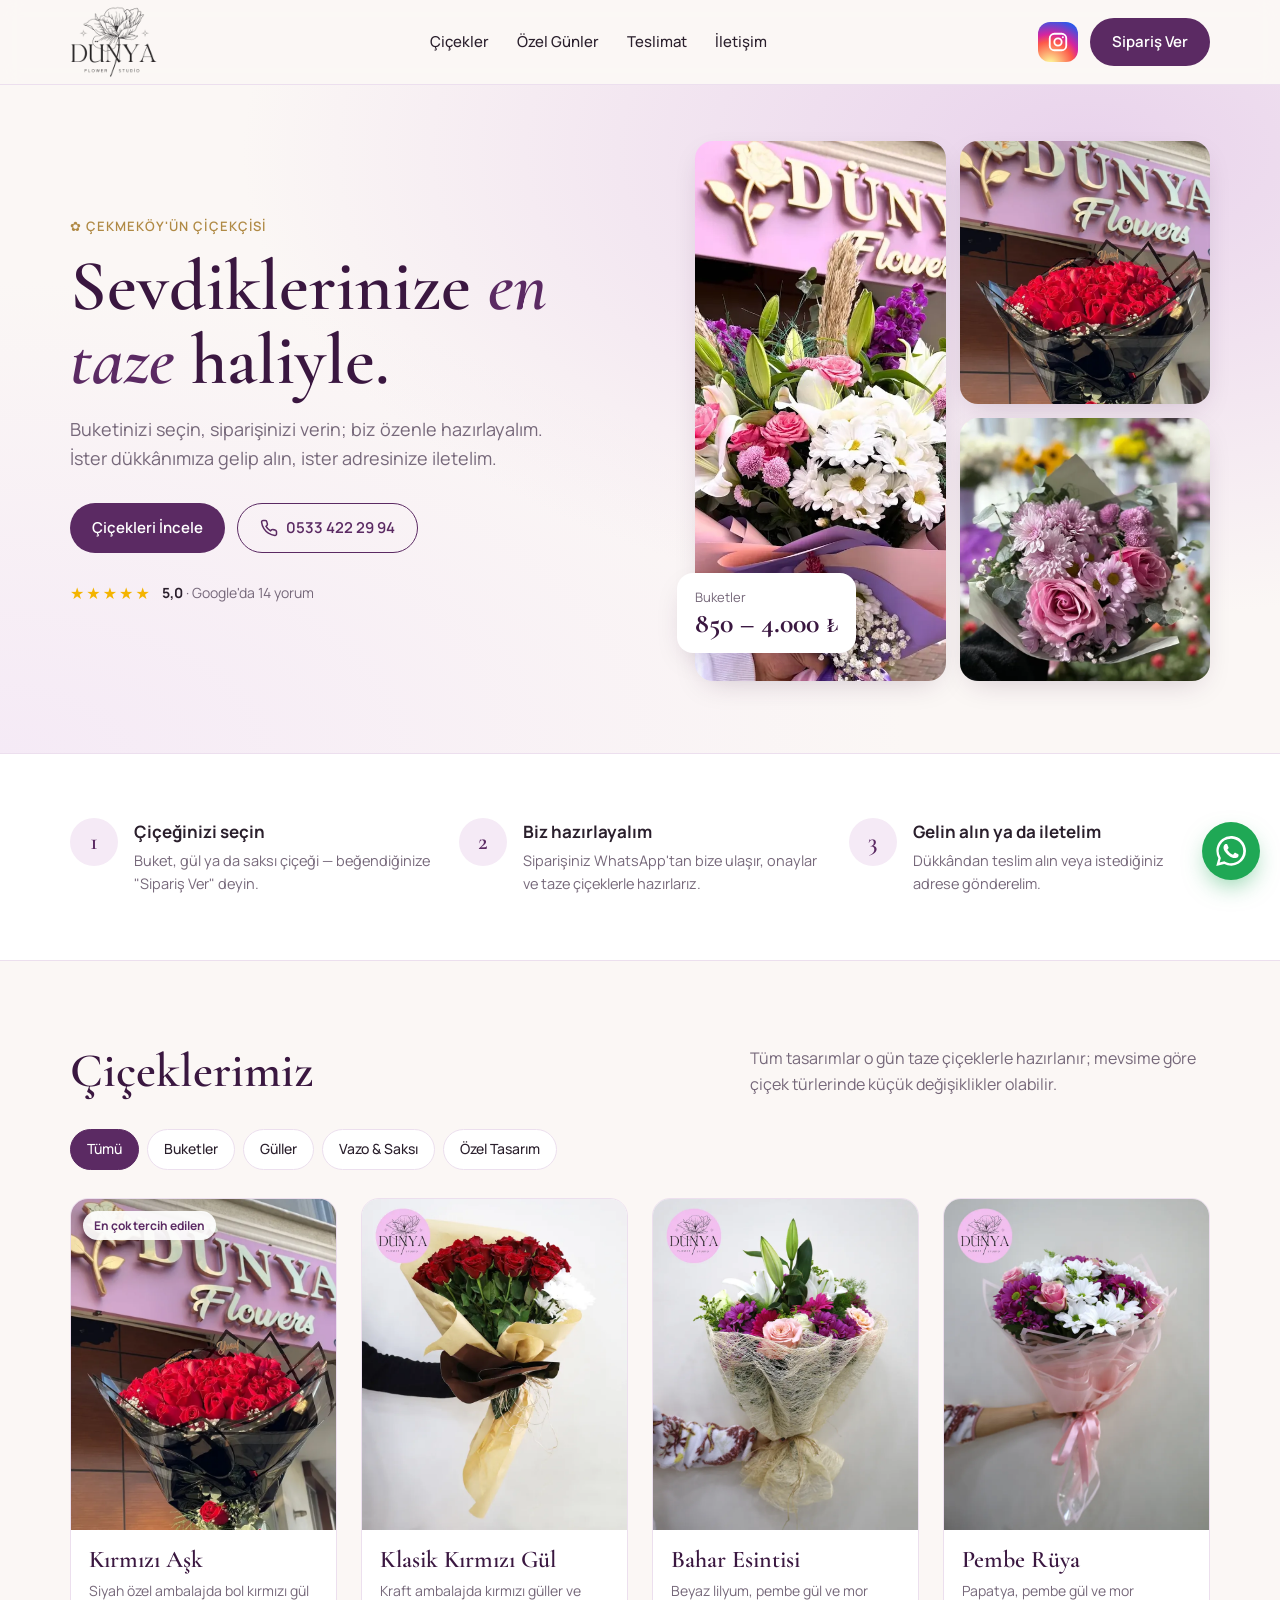
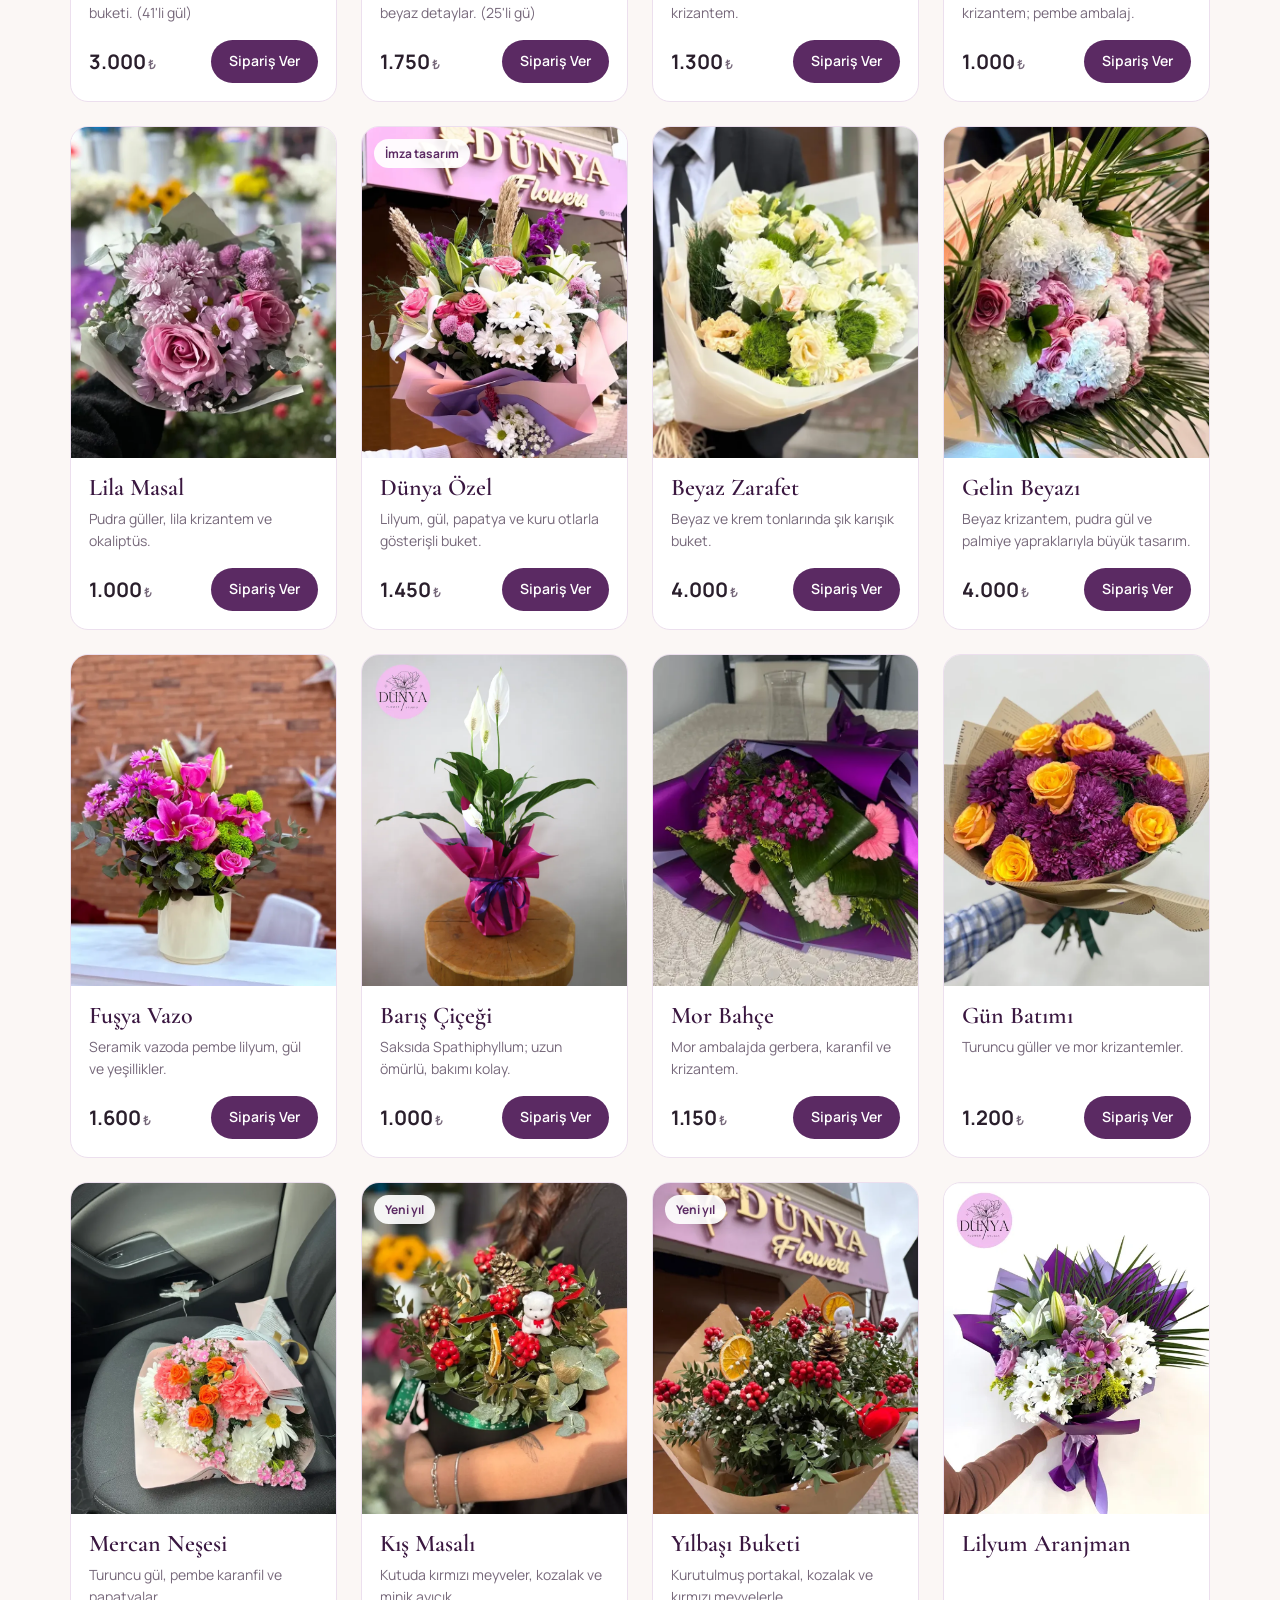
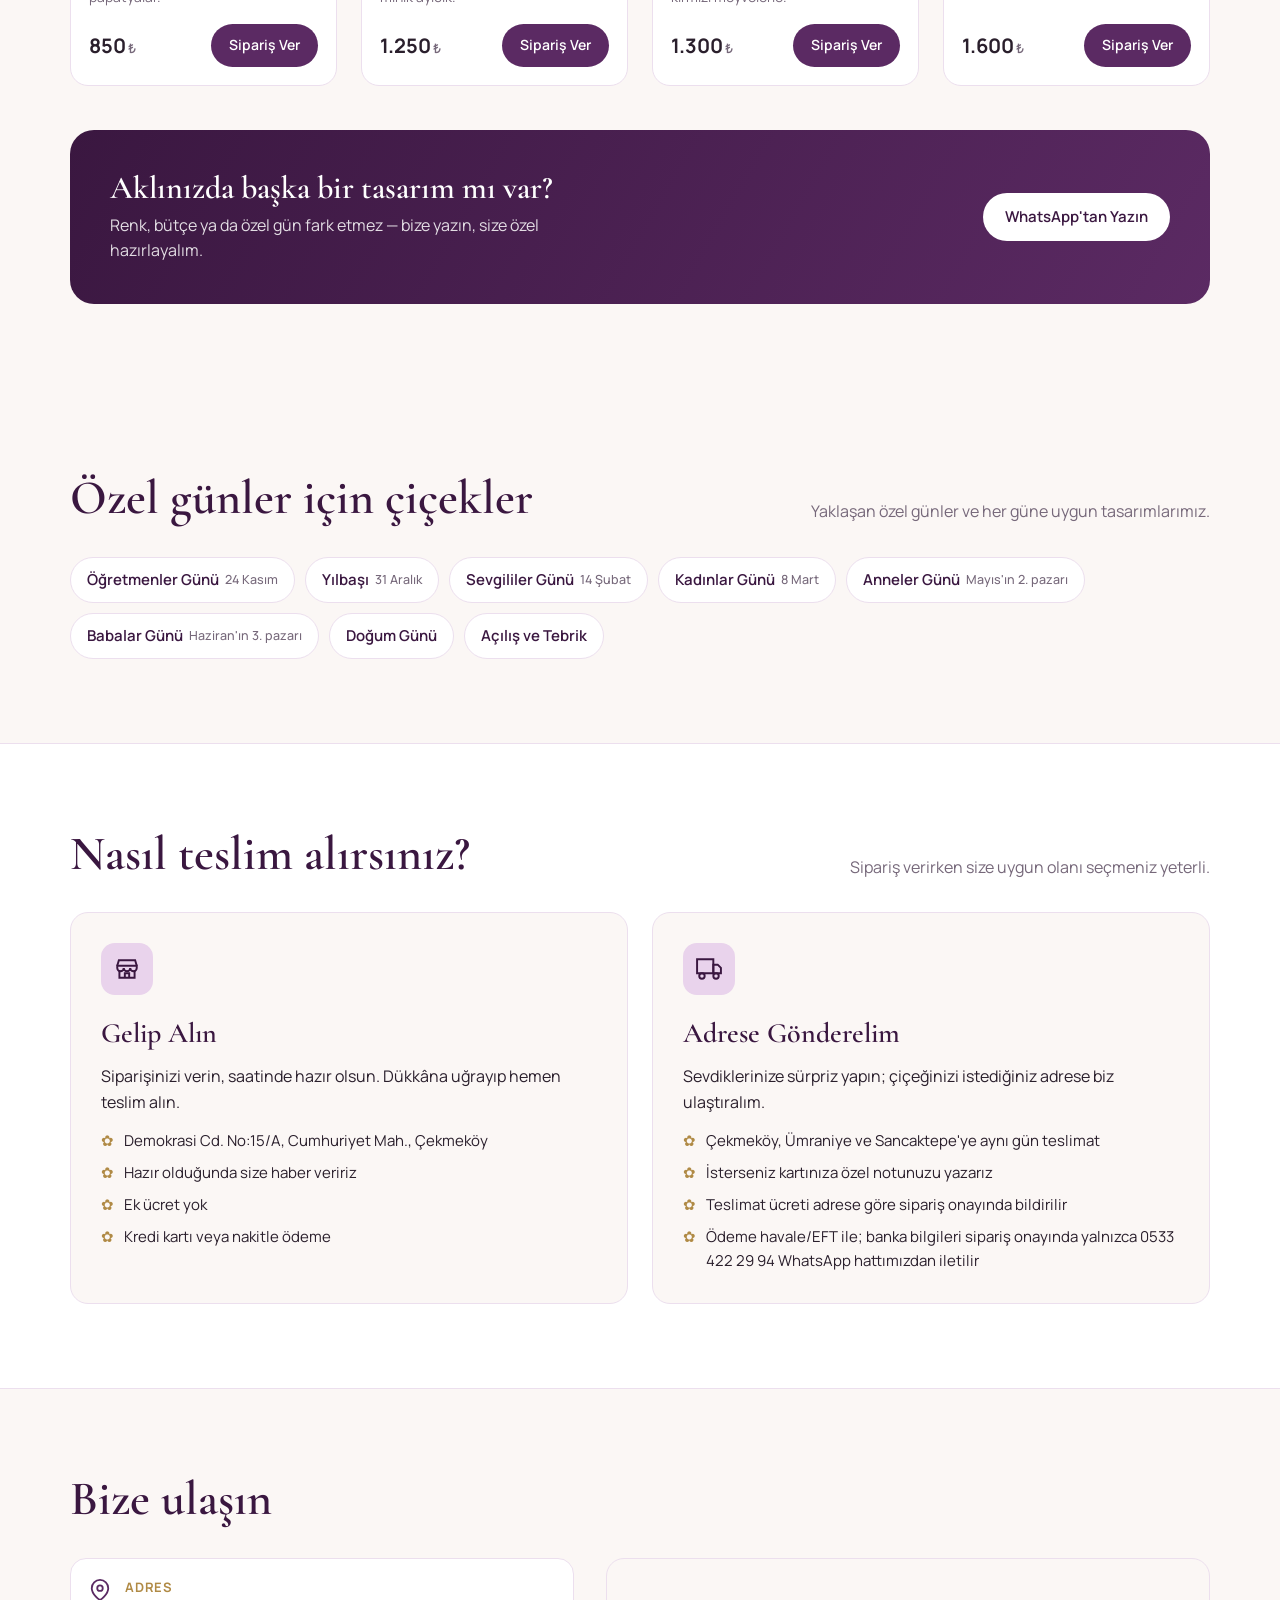
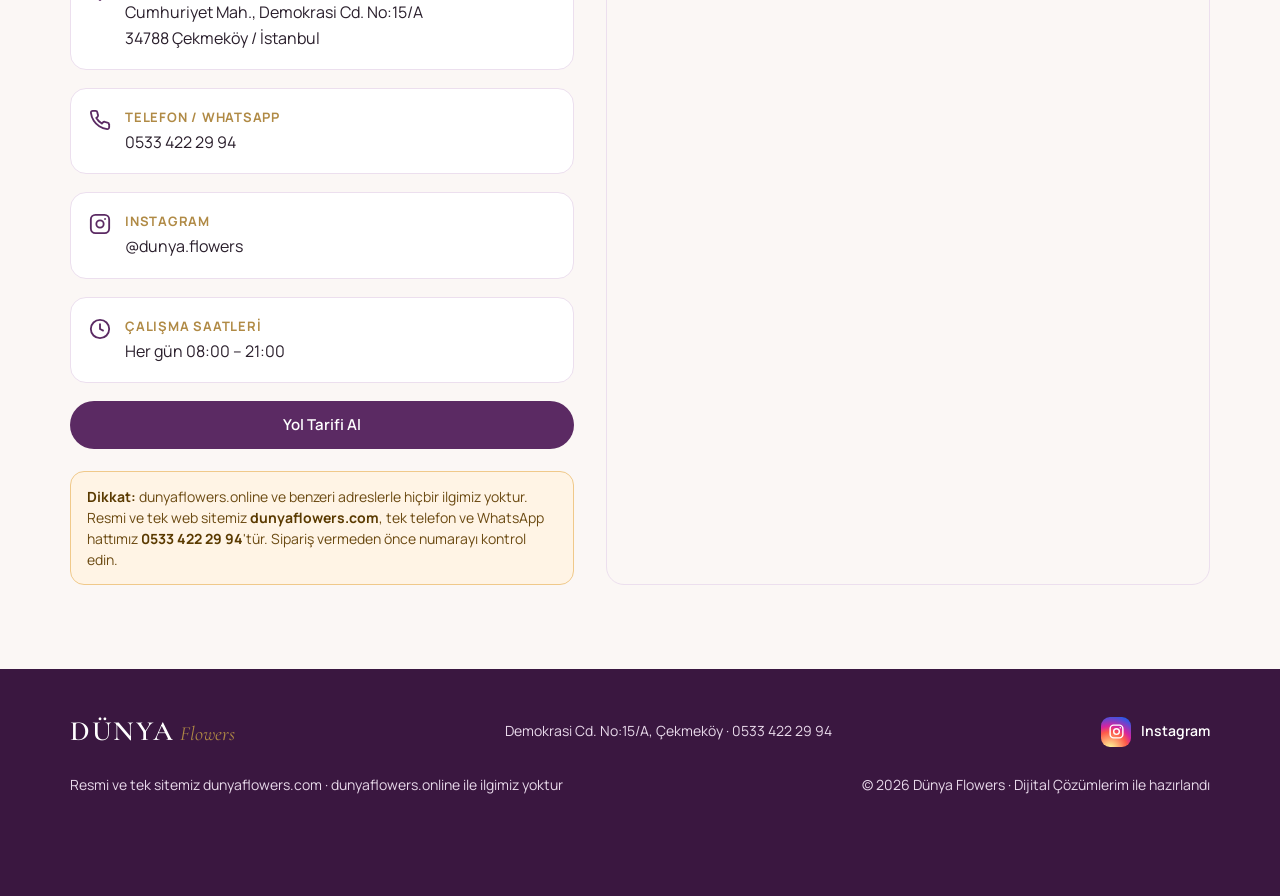
==== commit 1b7e5d39: "Sayfaları ürünlere göre güncelle (otomatik)" ====
--- a/index.html
+++ b/index.html
@@ -74,7 +74,7 @@
         "@type": "Product",
         "name": "Kırmızı Aşk",
         "image": "https://www.dunyaflowers.com/images/kirmizi-ask-gul-buketi.webp",
-        "description": "Siyah özel ambalajda bol kırmızı gül buketi.",
+        "description": "Siyah özel ambalajda bol kırmızı gül buketi. (41'li gül)",
         "brand": {
           "@type": "Brand",
           "name": "Dünya Flowers"
@@ -99,7 +99,7 @@
         "@type": "Product",
         "name": "Klasik Kırmızı Gül",
         "image": "https://www.dunyaflowers.com/images/klasik-kirmizi-gul-buketi.webp",
-        "description": "Kraft ambalajda kırmızı güller ve beyaz detaylar.",
+        "description": "Kraft ambalajda kırmızı güller ve beyaz detaylar. (25'li gü)",
         "brand": {
           "@type": "Brand",
           "name": "Dünya Flowers"
@@ -156,7 +156,7 @@
         },
         "offers": {
           "@type": "Offer",
-          "price": "1100",
+          "price": "1000",
           "priceCurrency": "TRY",
           "availability": "https://schema.org/InStock",
           "url": "https://www.dunyaflowers.com/#urunler",
@@ -181,7 +181,7 @@
         },
         "offers": {
           "@type": "Offer",
-          "price": "1200",
+          "price": "1000",
           "priceCurrency": "TRY",
           "availability": "https://schema.org/InStock",
           "url": "https://www.dunyaflowers.com/#urunler",
@@ -281,7 +281,7 @@
         },
         "offers": {
           "@type": "Offer",
-          "price": "1800",
+          "price": "1600",
           "priceCurrency": "TRY",
           "availability": "https://schema.org/InStock",
           "url": "https://www.dunyaflowers.com/#urunler",
@@ -306,7 +306,7 @@
         },
         "offers": {
           "@type": "Offer",
-          "price": "1250",
+          "price": "1000",
           "priceCurrency": "TRY",
           "availability": "https://schema.org/InStock",
           "url": "https://www.dunyaflowers.com/#urunler",
@@ -381,7 +381,7 @@
         },
         "offers": {
           "@type": "Offer",
-          "price": "1050",
+          "price": "850",
           "priceCurrency": "TRY",
           "availability": "https://schema.org/InStock",
           "url": "https://www.dunyaflowers.com/#urunler",
@@ -513,7 +513,7 @@
         <img class="tall" src="images/dunya-ozel-ozel-tasarim.webp" fetchpriority="high" alt="Çekmeköy Dünya Flowers dükkânı önünde karışık çiçek buketi">
         <img class="sq" src="images/kirmizi-ask-gul-buketi.webp" alt="Kırmızı gül buketi">
         <img class="sq" src="images/lila-masal-buket.webp" alt="Pembe gül ve krizantem buketi">
-        <div class="badge-price">Buketler<b id="priceRange">1.050 – 4.000 ₺</b></div>
+        <div class="badge-price">Buketler<b id="priceRange">850 – 4.000 ₺</b></div>
       </div>
     </div>
   </section>
@@ -544,7 +544,7 @@
         </div>
         <div class="body">
           <h3>Kırmızı Aşk</h3>
-          <p class="desc">Siyah özel ambalajda bol kırmızı gül buketi.</p>
+          <p class="desc">Siyah özel ambalajda bol kırmızı gül buketi. (41&#x27;li gül)</p>
           <div class="row">
             <span class="price">3.000<small>₺</small></span>
             <button class="btn btn-primary" data-order="0">Sipariş Ver</button>
@@ -558,7 +558,7 @@
         </div>
         <div class="body">
           <h3>Klasik Kırmızı Gül</h3>
-          <p class="desc">Kraft ambalajda kırmızı güller ve beyaz detaylar.</p>
+          <p class="desc">Kraft ambalajda kırmızı güller ve beyaz detaylar. (25&#x27;li gü)</p>
           <div class="row">
             <span class="price">1.750<small>₺</small></span>
             <button class="btn btn-primary" data-order="1">Sipariş Ver</button>
@@ -588,7 +588,7 @@
           <h3>Pembe Rüya</h3>
           <p class="desc">Papatya, pembe gül ve mor krizantem; pembe ambalaj.</p>
           <div class="row">
-            <span class="price">1.100<small>₺</small></span>
+            <span class="price">1.000<small>₺</small></span>
             <button class="btn btn-primary" data-order="3">Sipariş Ver</button>
           </div>
         </div>
@@ -602,7 +602,7 @@
           <h3>Lila Masal</h3>
           <p class="desc">Pudra güller, lila krizantem ve okaliptüs.</p>
           <div class="row">
-            <span class="price">1.200<small>₺</small></span>
+            <span class="price">1.000<small>₺</small></span>
             <button class="btn btn-primary" data-order="4">Sipariş Ver</button>
           </div>
         </div>
@@ -658,7 +658,7 @@
           <h3>Fuşya Vazo</h3>
           <p class="desc">Seramik vazoda pembe lilyum, gül ve yeşillikler.</p>
           <div class="row">
-            <span class="price">1.800<small>₺</small></span>
+            <span class="price">1.600<small>₺</small></span>
             <button class="btn btn-primary" data-order="8">Sipariş Ver</button>
           </div>
         </div>
@@ -672,7 +672,7 @@
           <h3>Barış Çiçeği</h3>
           <p class="desc">Saksıda Spathiphyllum; uzun ömürlü, bakımı kolay.</p>
           <div class="row">
-            <span class="price">1.250<small>₺</small></span>
+            <span class="price">1.000<small>₺</small></span>
             <button class="btn btn-primary" data-order="9">Sipariş Ver</button>
           </div>
         </div>
@@ -714,7 +714,7 @@
           <h3>Mercan Neşesi</h3>
           <p class="desc">Turuncu gül, pembe karanfil ve papatyalar.</p>
           <div class="row">
-            <span class="price">1.050<small>₺</small></span>
+            <span class="price">850<small>₺</small></span>
             <button class="btn btn-primary" data-order="12">Sipariş Ver</button>
           </div>
         </div>
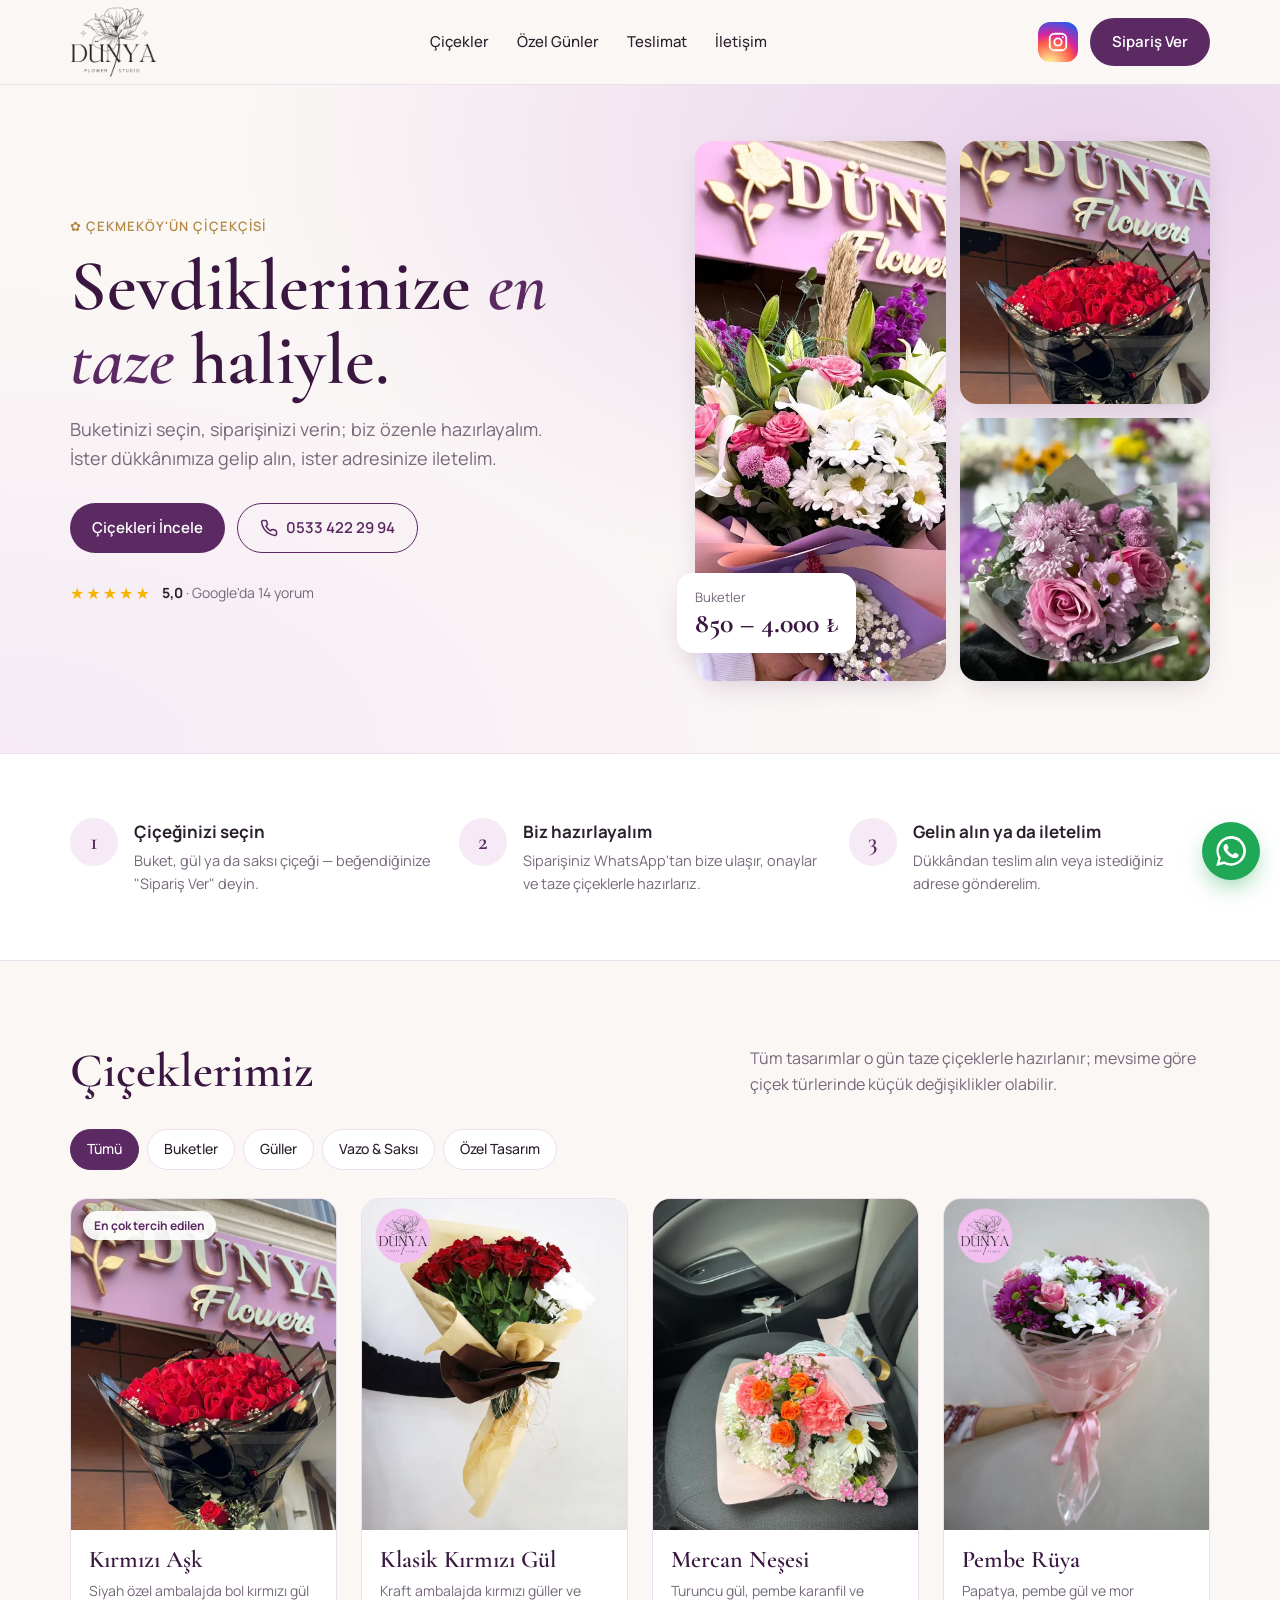
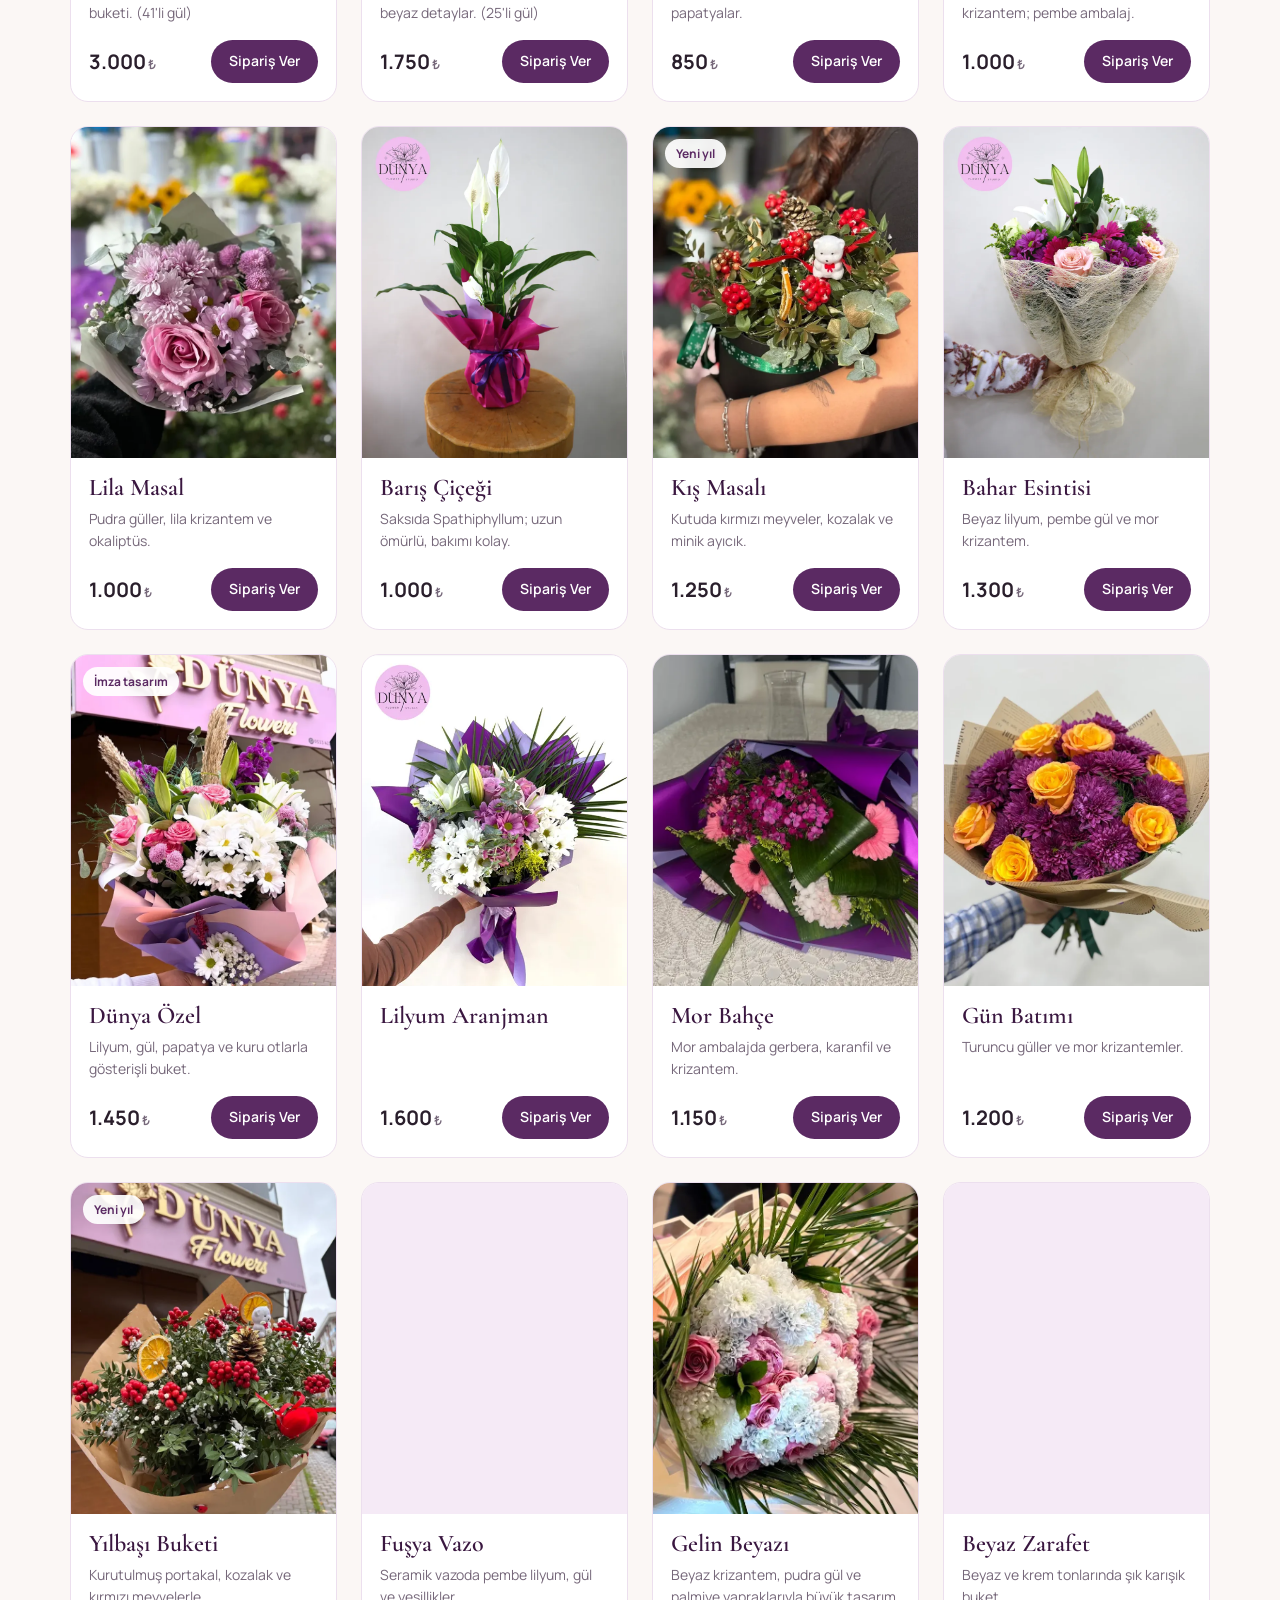
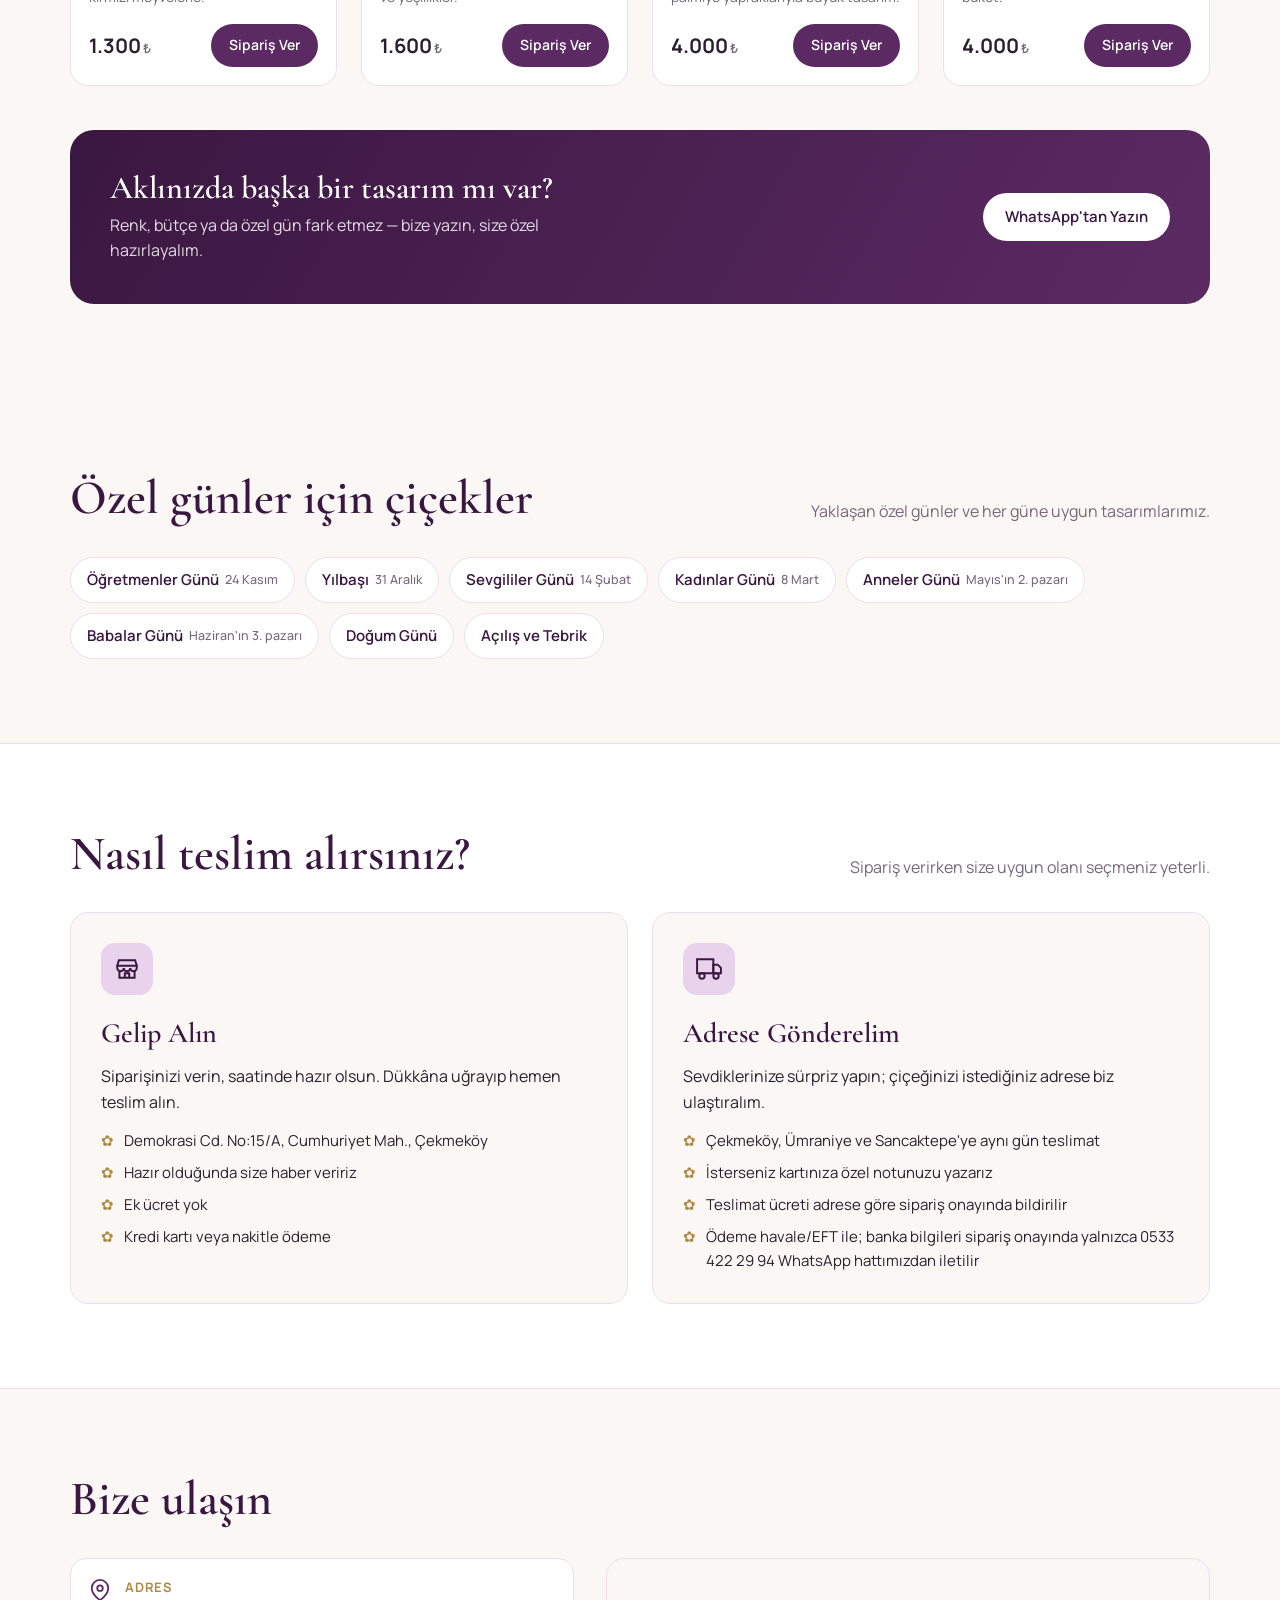
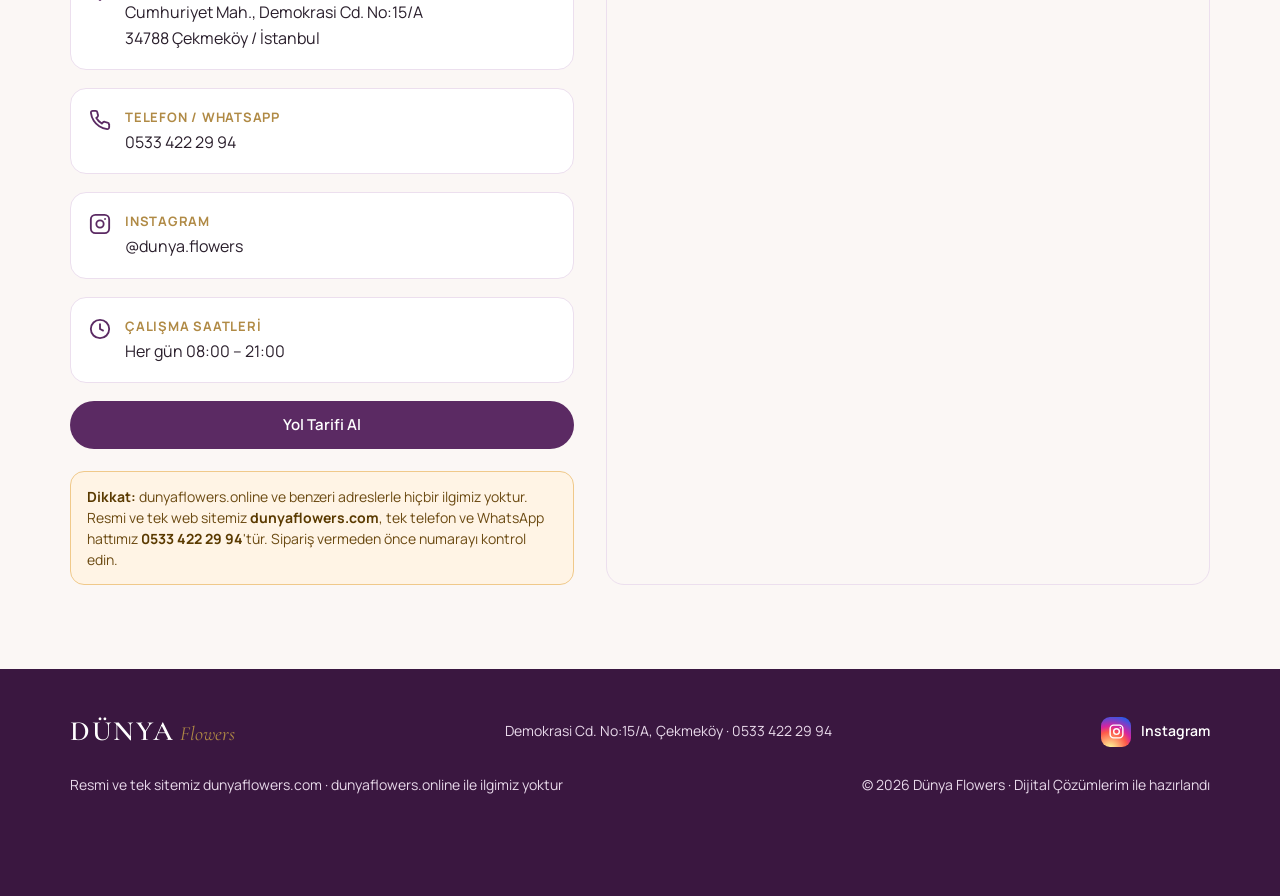
==== commit 2d9df730: "Sayfaları ürünlere göre güncelle (otomatik)" ====
--- a/index.html
+++ b/index.html
@@ -99,7 +99,7 @@
         "@type": "Product",
         "name": "Klasik Kırmızı Gül",
         "image": "https://www.dunyaflowers.com/images/klasik-kirmizi-gul-buketi.webp",
-        "description": "Kraft ambalajda kırmızı güller ve beyaz detaylar. (25'li gü)",
+        "description": "Kraft ambalajda kırmızı güller ve beyaz detaylar. (25'li gül)",
         "brand": {
           "@type": "Brand",
           "name": "Dünya Flowers"
@@ -120,6 +120,131 @@
     {
       "@type": "ListItem",
       "position": 3,
+      "item": {
+        "@type": "Product",
+        "name": "Mercan Neşesi",
+        "image": "https://www.dunyaflowers.com/images/mercan-nesesi-buket.webp",
+        "description": "Turuncu gül, pembe karanfil ve papatyalar.",
+        "brand": {
+          "@type": "Brand",
+          "name": "Dünya Flowers"
+        },
+        "offers": {
+          "@type": "Offer",
+          "price": "850",
+          "priceCurrency": "TRY",
+          "availability": "https://schema.org/InStock",
+          "url": "https://www.dunyaflowers.com/#urunler",
+          "seller": {
+            "@type": "Organization",
+            "name": "Dünya Flowers"
+          }
+        }
+      }
+    },
+    {
+      "@type": "ListItem",
+      "position": 4,
+      "item": {
+        "@type": "Product",
+        "name": "Pembe Rüya",
+        "image": "https://www.dunyaflowers.com/images/pembe-ruya-buket.webp",
+        "description": "Papatya, pembe gül ve mor krizantem; pembe ambalaj.",
+        "brand": {
+          "@type": "Brand",
+          "name": "Dünya Flowers"
+        },
+        "offers": {
+          "@type": "Offer",
+          "price": "1000",
+          "priceCurrency": "TRY",
+          "availability": "https://schema.org/InStock",
+          "url": "https://www.dunyaflowers.com/#urunler",
+          "seller": {
+            "@type": "Organization",
+            "name": "Dünya Flowers"
+          }
+        }
+      }
+    },
+    {
+      "@type": "ListItem",
+      "position": 5,
+      "item": {
+        "@type": "Product",
+        "name": "Lila Masal",
+        "image": "https://www.dunyaflowers.com/images/lila-masal-buket.webp",
+        "description": "Pudra güller, lila krizantem ve okaliptüs.",
+        "brand": {
+          "@type": "Brand",
+          "name": "Dünya Flowers"
+        },
+        "offers": {
+          "@type": "Offer",
+          "price": "1000",
+          "priceCurrency": "TRY",
+          "availability": "https://schema.org/InStock",
+          "url": "https://www.dunyaflowers.com/#urunler",
+          "seller": {
+            "@type": "Organization",
+            "name": "Dünya Flowers"
+          }
+        }
+      }
+    },
+    {
+      "@type": "ListItem",
+      "position": 6,
+      "item": {
+        "@type": "Product",
+        "name": "Barış Çiçeği",
+        "image": "https://www.dunyaflowers.com/images/baris-cicegi-saksi.webp",
+        "description": "Saksıda Spathiphyllum; uzun ömürlü, bakımı kolay.",
+        "brand": {
+          "@type": "Brand",
+          "name": "Dünya Flowers"
+        },
+        "offers": {
+          "@type": "Offer",
+          "price": "1000",
+          "priceCurrency": "TRY",
+          "availability": "https://schema.org/InStock",
+          "url": "https://www.dunyaflowers.com/#urunler",
+          "seller": {
+            "@type": "Organization",
+            "name": "Dünya Flowers"
+          }
+        }
+      }
+    },
+    {
+      "@type": "ListItem",
+      "position": 7,
+      "item": {
+        "@type": "Product",
+        "name": "Kış Masalı",
+        "image": "https://www.dunyaflowers.com/images/kis-masali-ozel-tasarim.webp",
+        "description": "Kutuda kırmızı meyveler, kozalak ve minik ayıcık.",
+        "brand": {
+          "@type": "Brand",
+          "name": "Dünya Flowers"
+        },
+        "offers": {
+          "@type": "Offer",
+          "price": "1250",
+          "priceCurrency": "TRY",
+          "availability": "https://schema.org/InStock",
+          "url": "https://www.dunyaflowers.com/#urunler",
+          "seller": {
+            "@type": "Organization",
+            "name": "Dünya Flowers"
+          }
+        }
+      }
+    },
+    {
+      "@type": "ListItem",
+      "position": 8,
       "item": {
         "@type": "Product",
         "name": "Bahar Esintisi",
@@ -144,57 +269,7 @@
     },
     {
       "@type": "ListItem",
-      "position": 4,
-      "item": {
-        "@type": "Product",
-        "name": "Pembe Rüya",
-        "image": "https://www.dunyaflowers.com/images/pembe-ruya-buket.webp",
-        "description": "Papatya, pembe gül ve mor krizantem; pembe ambalaj.",
-        "brand": {
-          "@type": "Brand",
-          "name": "Dünya Flowers"
-        },
-        "offers": {
-          "@type": "Offer",
-          "price": "1000",
-          "priceCurrency": "TRY",
-          "availability": "https://schema.org/InStock",
-          "url": "https://www.dunyaflowers.com/#urunler",
-          "seller": {
-            "@type": "Organization",
-            "name": "Dünya Flowers"
-          }
-        }
-      }
-    },
-    {
-      "@type": "ListItem",
-      "position": 5,
-      "item": {
-        "@type": "Product",
-        "name": "Lila Masal",
-        "image": "https://www.dunyaflowers.com/images/lila-masal-buket.webp",
-        "description": "Pudra güller, lila krizantem ve okaliptüs.",
-        "brand": {
-          "@type": "Brand",
-          "name": "Dünya Flowers"
-        },
-        "offers": {
-          "@type": "Offer",
-          "price": "1000",
-          "priceCurrency": "TRY",
-          "availability": "https://schema.org/InStock",
-          "url": "https://www.dunyaflowers.com/#urunler",
-          "seller": {
-            "@type": "Organization",
-            "name": "Dünya Flowers"
-          }
-        }
-      }
-    },
-    {
-      "@type": "ListItem",
-      "position": 6,
+      "position": 9,
       "item": {
         "@type": "Product",
         "name": "Dünya Özel",
@@ -219,7 +294,157 @@
     },
     {
       "@type": "ListItem",
-      "position": 7,
+      "position": 10,
+      "item": {
+        "@type": "Product",
+        "name": "Lilyum Aranjman",
+        "image": "https://www.dunyaflowers.com/images/lilyum-aranjman.webp",
+        "description": "Lilyum Aranjman",
+        "brand": {
+          "@type": "Brand",
+          "name": "Dünya Flowers"
+        },
+        "offers": {
+          "@type": "Offer",
+          "price": "1600",
+          "priceCurrency": "TRY",
+          "availability": "https://schema.org/InStock",
+          "url": "https://www.dunyaflowers.com/#urunler",
+          "seller": {
+            "@type": "Organization",
+            "name": "Dünya Flowers"
+          }
+        }
+      }
+    },
+    {
+      "@type": "ListItem",
+      "position": 11,
+      "item": {
+        "@type": "Product",
+        "name": "Mor Bahçe",
+        "image": "https://www.dunyaflowers.com/images/mor-bahce-buket.webp",
+        "description": "Mor ambalajda gerbera, karanfil ve krizantem.",
+        "brand": {
+          "@type": "Brand",
+          "name": "Dünya Flowers"
+        },
+        "offers": {
+          "@type": "Offer",
+          "price": "1150",
+          "priceCurrency": "TRY",
+          "availability": "https://schema.org/InStock",
+          "url": "https://www.dunyaflowers.com/#urunler",
+          "seller": {
+            "@type": "Organization",
+            "name": "Dünya Flowers"
+          }
+        }
+      }
+    },
+    {
+      "@type": "ListItem",
+      "position": 12,
+      "item": {
+        "@type": "Product",
+        "name": "Gün Batımı",
+        "image": "https://www.dunyaflowers.com/images/gun-batimi-gul-buketi.webp",
+        "description": "Turuncu güller ve mor krizantemler.",
+        "brand": {
+          "@type": "Brand",
+          "name": "Dünya Flowers"
+        },
+        "offers": {
+          "@type": "Offer",
+          "price": "1200",
+          "priceCurrency": "TRY",
+          "availability": "https://schema.org/InStock",
+          "url": "https://www.dunyaflowers.com/#urunler",
+          "seller": {
+            "@type": "Organization",
+            "name": "Dünya Flowers"
+          }
+        }
+      }
+    },
+    {
+      "@type": "ListItem",
+      "position": 13,
+      "item": {
+        "@type": "Product",
+        "name": "Yılbaşı Buketi",
+        "image": "https://www.dunyaflowers.com/images/yilbasi-buketi.webp",
+        "description": "Kurutulmuş portakal, kozalak ve kırmızı meyvelerle.",
+        "brand": {
+          "@type": "Brand",
+          "name": "Dünya Flowers"
+        },
+        "offers": {
+          "@type": "Offer",
+          "price": "1300",
+          "priceCurrency": "TRY",
+          "availability": "https://schema.org/InStock",
+          "url": "https://www.dunyaflowers.com/#urunler",
+          "seller": {
+            "@type": "Organization",
+            "name": "Dünya Flowers"
+          }
+        }
+      }
+    },
+    {
+      "@type": "ListItem",
+      "position": 14,
+      "item": {
+        "@type": "Product",
+        "name": "Fuşya Vazo",
+        "image": "https://www.dunyaflowers.com/images/fusya-vazo-cicek.webp",
+        "description": "Seramik vazoda pembe lilyum, gül ve yeşillikler.",
+        "brand": {
+          "@type": "Brand",
+          "name": "Dünya Flowers"
+        },
+        "offers": {
+          "@type": "Offer",
+          "price": "1600",
+          "priceCurrency": "TRY",
+          "availability": "https://schema.org/InStock",
+          "url": "https://www.dunyaflowers.com/#urunler",
+          "seller": {
+            "@type": "Organization",
+            "name": "Dünya Flowers"
+          }
+        }
+      }
+    },
+    {
+      "@type": "ListItem",
+      "position": 15,
+      "item": {
+        "@type": "Product",
+        "name": "Gelin Beyazı",
+        "image": "https://www.dunyaflowers.com/images/gelin-beyazi-ozel-tasarim.webp",
+        "description": "Beyaz krizantem, pudra gül ve palmiye yapraklarıyla büyük tasarım.",
+        "brand": {
+          "@type": "Brand",
+          "name": "Dünya Flowers"
+        },
+        "offers": {
+          "@type": "Offer",
+          "price": "4000",
+          "priceCurrency": "TRY",
+          "availability": "https://schema.org/InStock",
+          "url": "https://www.dunyaflowers.com/#urunler",
+          "seller": {
+            "@type": "Organization",
+            "name": "Dünya Flowers"
+          }
+        }
+      }
+    },
+    {
+      "@type": "ListItem",
+      "position": 16,
       "item": {
         "@type": "Product",
         "name": "Beyaz Zarafet",
@@ -232,231 +457,6 @@
         "offers": {
           "@type": "Offer",
           "price": "4000",
-          "priceCurrency": "TRY",
-          "availability": "https://schema.org/InStock",
-          "url": "https://www.dunyaflowers.com/#urunler",
-          "seller": {
-            "@type": "Organization",
-            "name": "Dünya Flowers"
-          }
-        }
-      }
-    },
-    {
-      "@type": "ListItem",
-      "position": 8,
-      "item": {
-        "@type": "Product",
-        "name": "Gelin Beyazı",
-        "image": "https://www.dunyaflowers.com/images/gelin-beyazi-ozel-tasarim.webp",
-        "description": "Beyaz krizantem, pudra gül ve palmiye yapraklarıyla büyük tasarım.",
-        "brand": {
-          "@type": "Brand",
-          "name": "Dünya Flowers"
-        },
-        "offers": {
-          "@type": "Offer",
-          "price": "4000",
-          "priceCurrency": "TRY",
-          "availability": "https://schema.org/InStock",
-          "url": "https://www.dunyaflowers.com/#urunler",
-          "seller": {
-            "@type": "Organization",
-            "name": "Dünya Flowers"
-          }
-        }
-      }
-    },
-    {
-      "@type": "ListItem",
-      "position": 9,
-      "item": {
-        "@type": "Product",
-        "name": "Fuşya Vazo",
-        "image": "https://www.dunyaflowers.com/images/fusya-vazo-cicek.webp",
-        "description": "Seramik vazoda pembe lilyum, gül ve yeşillikler.",
-        "brand": {
-          "@type": "Brand",
-          "name": "Dünya Flowers"
-        },
-        "offers": {
-          "@type": "Offer",
-          "price": "1600",
-          "priceCurrency": "TRY",
-          "availability": "https://schema.org/InStock",
-          "url": "https://www.dunyaflowers.com/#urunler",
-          "seller": {
-            "@type": "Organization",
-            "name": "Dünya Flowers"
-          }
-        }
-      }
-    },
-    {
-      "@type": "ListItem",
-      "position": 10,
-      "item": {
-        "@type": "Product",
-        "name": "Barış Çiçeği",
-        "image": "https://www.dunyaflowers.com/images/baris-cicegi-saksi.webp",
-        "description": "Saksıda Spathiphyllum; uzun ömürlü, bakımı kolay.",
-        "brand": {
-          "@type": "Brand",
-          "name": "Dünya Flowers"
-        },
-        "offers": {
-          "@type": "Offer",
-          "price": "1000",
-          "priceCurrency": "TRY",
-          "availability": "https://schema.org/InStock",
-          "url": "https://www.dunyaflowers.com/#urunler",
-          "seller": {
-            "@type": "Organization",
-            "name": "Dünya Flowers"
-          }
-        }
-      }
-    },
-    {
-      "@type": "ListItem",
-      "position": 11,
-      "item": {
-        "@type": "Product",
-        "name": "Mor Bahçe",
-        "image": "https://www.dunyaflowers.com/images/mor-bahce-buket.webp",
-        "description": "Mor ambalajda gerbera, karanfil ve krizantem.",
-        "brand": {
-          "@type": "Brand",
-          "name": "Dünya Flowers"
-        },
-        "offers": {
-          "@type": "Offer",
-          "price": "1150",
-          "priceCurrency": "TRY",
-          "availability": "https://schema.org/InStock",
-          "url": "https://www.dunyaflowers.com/#urunler",
-          "seller": {
-            "@type": "Organization",
-            "name": "Dünya Flowers"
-          }
-        }
-      }
-    },
-    {
-      "@type": "ListItem",
-      "position": 12,
-      "item": {
-        "@type": "Product",
-        "name": "Gün Batımı",
-        "image": "https://www.dunyaflowers.com/images/gun-batimi-gul-buketi.webp",
-        "description": "Turuncu güller ve mor krizantemler.",
-        "brand": {
-          "@type": "Brand",
-          "name": "Dünya Flowers"
-        },
-        "offers": {
-          "@type": "Offer",
-          "price": "1200",
-          "priceCurrency": "TRY",
-          "availability": "https://schema.org/InStock",
-          "url": "https://www.dunyaflowers.com/#urunler",
-          "seller": {
-            "@type": "Organization",
-            "name": "Dünya Flowers"
-          }
-        }
-      }
-    },
-    {
-      "@type": "ListItem",
-      "position": 13,
-      "item": {
-        "@type": "Product",
-        "name": "Mercan Neşesi",
-        "image": "https://www.dunyaflowers.com/images/mercan-nesesi-buket.webp",
-        "description": "Turuncu gül, pembe karanfil ve papatyalar.",
-        "brand": {
-          "@type": "Brand",
-          "name": "Dünya Flowers"
-        },
-        "offers": {
-          "@type": "Offer",
-          "price": "850",
-          "priceCurrency": "TRY",
-          "availability": "https://schema.org/InStock",
-          "url": "https://www.dunyaflowers.com/#urunler",
-          "seller": {
-            "@type": "Organization",
-            "name": "Dünya Flowers"
-          }
-        }
-      }
-    },
-    {
-      "@type": "ListItem",
-      "position": 14,
-      "item": {
-        "@type": "Product",
-        "name": "Kış Masalı",
-        "image": "https://www.dunyaflowers.com/images/kis-masali-ozel-tasarim.webp",
-        "description": "Kutuda kırmızı meyveler, kozalak ve minik ayıcık.",
-        "brand": {
-          "@type": "Brand",
-          "name": "Dünya Flowers"
-        },
-        "offers": {
-          "@type": "Offer",
-          "price": "1250",
-          "priceCurrency": "TRY",
-          "availability": "https://schema.org/InStock",
-          "url": "https://www.dunyaflowers.com/#urunler",
-          "seller": {
-            "@type": "Organization",
-            "name": "Dünya Flowers"
-          }
-        }
-      }
-    },
-    {
-      "@type": "ListItem",
-      "position": 15,
-      "item": {
-        "@type": "Product",
-        "name": "Yılbaşı Buketi",
-        "image": "https://www.dunyaflowers.com/images/yilbasi-buketi.webp",
-        "description": "Kurutulmuş portakal, kozalak ve kırmızı meyvelerle.",
-        "brand": {
-          "@type": "Brand",
-          "name": "Dünya Flowers"
-        },
-        "offers": {
-          "@type": "Offer",
-          "price": "1300",
-          "priceCurrency": "TRY",
-          "availability": "https://schema.org/InStock",
-          "url": "https://www.dunyaflowers.com/#urunler",
-          "seller": {
-            "@type": "Organization",
-            "name": "Dünya Flowers"
-          }
-        }
-      }
-    },
-    {
-      "@type": "ListItem",
-      "position": 16,
-      "item": {
-        "@type": "Product",
-        "name": "Lilyum Aranjman",
-        "image": "https://www.dunyaflowers.com/images/lilyum-aranjman.webp",
-        "description": "Lilyum Aranjman",
-        "brand": {
-          "@type": "Brand",
-          "name": "Dünya Flowers"
-        },
-        "offers": {
-          "@type": "Offer",
-          "price": "1600",
           "priceCurrency": "TRY",
           "availability": "https://schema.org/InStock",
           "url": "https://www.dunyaflowers.com/#urunler",
@@ -558,7 +558,7 @@
         </div>
         <div class="body">
           <h3>Klasik Kırmızı Gül</h3>
-          <p class="desc">Kraft ambalajda kırmızı güller ve beyaz detaylar. (25&#x27;li gü)</p>
+          <p class="desc">Kraft ambalajda kırmızı güller ve beyaz detaylar. (25&#x27;li gül)</p>
           <div class="row">
             <span class="price">1.750<small>₺</small></span>
             <button class="btn btn-primary" data-order="1">Sipariş Ver</button>
@@ -567,6 +567,76 @@
       </article>
       <article class="card">
         <div class="ph">
+          <img loading="lazy" decoding="async" src="/images/mercan-nesesi-buket.webp" alt="Mercan Neşesi çiçek buketi">
+          
+        </div>
+        <div class="body">
+          <h3>Mercan Neşesi</h3>
+          <p class="desc">Turuncu gül, pembe karanfil ve papatyalar.</p>
+          <div class="row">
+            <span class="price">850<small>₺</small></span>
+            <button class="btn btn-primary" data-order="2">Sipariş Ver</button>
+          </div>
+        </div>
+      </article>
+      <article class="card">
+        <div class="ph">
+          <img loading="lazy" decoding="async" src="/images/pembe-ruya-buket.webp" alt="Pembe Rüya çiçek buketi">
+          
+        </div>
+        <div class="body">
+          <h3>Pembe Rüya</h3>
+          <p class="desc">Papatya, pembe gül ve mor krizantem; pembe ambalaj.</p>
+          <div class="row">
+            <span class="price">1.000<small>₺</small></span>
+            <button class="btn btn-primary" data-order="3">Sipariş Ver</button>
+          </div>
+        </div>
+      </article>
+      <article class="card">
+        <div class="ph">
+          <img loading="lazy" decoding="async" src="/images/lila-masal-buket.webp" alt="Lila Masal çiçek buketi">
+          
+        </div>
+        <div class="body">
+          <h3>Lila Masal</h3>
+          <p class="desc">Pudra güller, lila krizantem ve okaliptüs.</p>
+          <div class="row">
+            <span class="price">1.000<small>₺</small></span>
+            <button class="btn btn-primary" data-order="4">Sipariş Ver</button>
+          </div>
+        </div>
+      </article>
+      <article class="card">
+        <div class="ph">
+          <img loading="lazy" decoding="async" src="/images/baris-cicegi-saksi.webp" alt="Barış Çiçeği çiçek buketi">
+          
+        </div>
+        <div class="body">
+          <h3>Barış Çiçeği</h3>
+          <p class="desc">Saksıda Spathiphyllum; uzun ömürlü, bakımı kolay.</p>
+          <div class="row">
+            <span class="price">1.000<small>₺</small></span>
+            <button class="btn btn-primary" data-order="5">Sipariş Ver</button>
+          </div>
+        </div>
+      </article>
+      <article class="card">
+        <div class="ph">
+          <img loading="lazy" decoding="async" src="/images/kis-masali-ozel-tasarim.webp" alt="Kış Masalı çiçek buketi">
+          <span class="tag">Yeni yıl</span>
+        </div>
+        <div class="body">
+          <h3>Kış Masalı</h3>
+          <p class="desc">Kutuda kırmızı meyveler, kozalak ve minik ayıcık.</p>
+          <div class="row">
+            <span class="price">1.250<small>₺</small></span>
+            <button class="btn btn-primary" data-order="6">Sipariş Ver</button>
+          </div>
+        </div>
+      </article>
+      <article class="card">
+        <div class="ph">
           <img loading="lazy" decoding="async" src="/images/bahar-esintisi-buket.webp" alt="Bahar Esintisi çiçek buketi">
           
         </div>
@@ -575,35 +645,7 @@
           <p class="desc">Beyaz lilyum, pembe gül ve mor krizantem.</p>
           <div class="row">
             <span class="price">1.300<small>₺</small></span>
-            <button class="btn btn-primary" data-order="2">Sipariş Ver</button>
-          </div>
-        </div>
-      </article>
-      <article class="card">
-        <div class="ph">
-          <img loading="lazy" decoding="async" src="/images/pembe-ruya-buket.webp" alt="Pembe Rüya çiçek buketi">
-          
-        </div>
-        <div class="body">
-          <h3>Pembe Rüya</h3>
-          <p class="desc">Papatya, pembe gül ve mor krizantem; pembe ambalaj.</p>
-          <div class="row">
-            <span class="price">1.000<small>₺</small></span>
-            <button class="btn btn-primary" data-order="3">Sipariş Ver</button>
-          </div>
-        </div>
-      </article>
-      <article class="card">
-        <div class="ph">
-          <img loading="lazy" decoding="async" src="/images/lila-masal-buket.webp" alt="Lila Masal çiçek buketi">
-          
-        </div>
-        <div class="body">
-          <h3>Lila Masal</h3>
-          <p class="desc">Pudra güller, lila krizantem ve okaliptüs.</p>
-          <div class="row">
-            <span class="price">1.000<small>₺</small></span>
-            <button class="btn btn-primary" data-order="4">Sipariş Ver</button>
+            <button class="btn btn-primary" data-order="7">Sipariş Ver</button>
           </div>
         </div>
       </article>
@@ -617,7 +659,91 @@
           <p class="desc">Lilyum, gül, papatya ve kuru otlarla gösterişli buket.</p>
           <div class="row">
             <span class="price">1.450<small>₺</small></span>
-            <button class="btn btn-primary" data-order="5">Sipariş Ver</button>
+            <button class="btn btn-primary" data-order="8">Sipariş Ver</button>
+          </div>
+        </div>
+      </article>
+      <article class="card">
+        <div class="ph">
+          <img loading="lazy" decoding="async" src="/images/lilyum-aranjman.webp" alt="Lilyum Aranjman çiçek buketi">
+          
+        </div>
+        <div class="body">
+          <h3>Lilyum Aranjman</h3>
+          <p class="desc"></p>
+          <div class="row">
+            <span class="price">1.600<small>₺</small></span>
+            <button class="btn btn-primary" data-order="9">Sipariş Ver</button>
+          </div>
+        </div>
+      </article>
+      <article class="card">
+        <div class="ph">
+          <img loading="lazy" decoding="async" src="/images/mor-bahce-buket.webp" alt="Mor Bahçe çiçek buketi">
+          
+        </div>
+        <div class="body">
+          <h3>Mor Bahçe</h3>
+          <p class="desc">Mor ambalajda gerbera, karanfil ve krizantem.</p>
+          <div class="row">
+            <span class="price">1.150<small>₺</small></span>
+            <button class="btn btn-primary" data-order="10">Sipariş Ver</button>
+          </div>
+        </div>
+      </article>
+      <article class="card">
+        <div class="ph">
+          <img loading="lazy" decoding="async" src="/images/gun-batimi-gul-buketi.webp" alt="Gün Batımı çiçek buketi">
+          
+        </div>
+        <div class="body">
+          <h3>Gün Batımı</h3>
+          <p class="desc">Turuncu güller ve mor krizantemler.</p>
+          <div class="row">
+            <span class="price">1.200<small>₺</small></span>
+            <button class="btn btn-primary" data-order="11">Sipariş Ver</button>
+          </div>
+        </div>
+      </article>
+      <article class="card">
+        <div class="ph">
+          <img loading="lazy" decoding="async" src="/images/yilbasi-buketi.webp" alt="Yılbaşı Buketi çiçek buketi">
+          <span class="tag">Yeni yıl</span>
+        </div>
+        <div class="body">
+          <h3>Yılbaşı Buketi</h3>
+          <p class="desc">Kurutulmuş portakal, kozalak ve kırmızı meyvelerle.</p>
+          <div class="row">
+            <span class="price">1.300<small>₺</small></span>
+            <button class="btn btn-primary" data-order="12">Sipariş Ver</button>
+          </div>
+        </div>
+      </article>
+      <article class="card">
+        <div class="ph">
+          <img loading="lazy" decoding="async" src="/images/fusya-vazo-cicek.webp" alt="Fuşya Vazo çiçek buketi">
+          
+        </div>
+        <div class="body">
+          <h3>Fuşya Vazo</h3>
+          <p class="desc">Seramik vazoda pembe lilyum, gül ve yeşillikler.</p>
+          <div class="row">
+            <span class="price">1.600<small>₺</small></span>
+            <button class="btn btn-primary" data-order="13">Sipariş Ver</button>
+          </div>
+        </div>
+      </article>
+      <article class="card">
+        <div class="ph">
+          <img loading="lazy" decoding="async" src="/images/gelin-beyazi-ozel-tasarim.webp" alt="Gelin Beyazı çiçek buketi">
+          
+        </div>
+        <div class="body">
+          <h3>Gelin Beyazı</h3>
+          <p class="desc">Beyaz krizantem, pudra gül ve palmiye yapraklarıyla büyük tasarım.</p>
+          <div class="row">
+            <span class="price">4.000<small>₺</small></span>
+            <button class="btn btn-primary" data-order="14">Sipariş Ver</button>
           </div>
         </div>
       </article>
@@ -631,132 +757,6 @@
           <p class="desc">Beyaz ve krem tonlarında şık karışık buket.</p>
           <div class="row">
             <span class="price">4.000<small>₺</small></span>
-            <button class="btn btn-primary" data-order="6">Sipariş Ver</button>
-          </div>
-        </div>
-      </article>
-      <article class="card">
-        <div class="ph">
-          <img loading="lazy" decoding="async" src="/images/gelin-beyazi-ozel-tasarim.webp" alt="Gelin Beyazı çiçek buketi">
-          
-        </div>
-        <div class="body">
-          <h3>Gelin Beyazı</h3>
-          <p class="desc">Beyaz krizantem, pudra gül ve palmiye yapraklarıyla büyük tasarım.</p>
-          <div class="row">
-            <span class="price">4.000<small>₺</small></span>
-            <button class="btn btn-primary" data-order="7">Sipariş Ver</button>
-          </div>
-        </div>
-      </article>
-      <article class="card">
-        <div class="ph">
-          <img loading="lazy" decoding="async" src="/images/fusya-vazo-cicek.webp" alt="Fuşya Vazo çiçek buketi">
-          
-        </div>
-        <div class="body">
-          <h3>Fuşya Vazo</h3>
-          <p class="desc">Seramik vazoda pembe lilyum, gül ve yeşillikler.</p>
-          <div class="row">
-            <span class="price">1.600<small>₺</small></span>
-            <button class="btn btn-primary" data-order="8">Sipariş Ver</button>
-          </div>
-        </div>
-      </article>
-      <article class="card">
-        <div class="ph">
-          <img loading="lazy" decoding="async" src="/images/baris-cicegi-saksi.webp" alt="Barış Çiçeği çiçek buketi">
-          
-        </div>
-        <div class="body">
-          <h3>Barış Çiçeği</h3>
-          <p class="desc">Saksıda Spathiphyllum; uzun ömürlü, bakımı kolay.</p>
-          <div class="row">
-            <span class="price">1.000<small>₺</small></span>
-            <button class="btn btn-primary" data-order="9">Sipariş Ver</button>
-          </div>
-        </div>
-      </article>
-      <article class="card">
-        <div class="ph">
-          <img loading="lazy" decoding="async" src="/images/mor-bahce-buket.webp" alt="Mor Bahçe çiçek buketi">
-          
-        </div>
-        <div class="body">
-          <h3>Mor Bahçe</h3>
-          <p class="desc">Mor ambalajda gerbera, karanfil ve krizantem.</p>
-          <div class="row">
-            <span class="price">1.150<small>₺</small></span>
-            <button class="btn btn-primary" data-order="10">Sipariş Ver</button>
-          </div>
-        </div>
-      </article>
-      <article class="card">
-        <div class="ph">
-          <img loading="lazy" decoding="async" src="/images/gun-batimi-gul-buketi.webp" alt="Gün Batımı çiçek buketi">
-          
-        </div>
-        <div class="body">
-          <h3>Gün Batımı</h3>
-          <p class="desc">Turuncu güller ve mor krizantemler.</p>
-          <div class="row">
-            <span class="price">1.200<small>₺</small></span>
-            <button class="btn btn-primary" data-order="11">Sipariş Ver</button>
-          </div>
-        </div>
-      </article>
-      <article class="card">
-        <div class="ph">
-          <img loading="lazy" decoding="async" src="/images/mercan-nesesi-buket.webp" alt="Mercan Neşesi çiçek buketi">
-          
-        </div>
-        <div class="body">
-          <h3>Mercan Neşesi</h3>
-          <p class="desc">Turuncu gül, pembe karanfil ve papatyalar.</p>
-          <div class="row">
-            <span class="price">850<small>₺</small></span>
-            <button class="btn btn-primary" data-order="12">Sipariş Ver</button>
-          </div>
-        </div>
-      </article>
-      <article class="card">
-        <div class="ph">
-          <img loading="lazy" decoding="async" src="/images/kis-masali-ozel-tasarim.webp" alt="Kış Masalı çiçek buketi">
-          <span class="tag">Yeni yıl</span>
-        </div>
-        <div class="body">
-          <h3>Kış Masalı</h3>
-          <p class="desc">Kutuda kırmızı meyveler, kozalak ve minik ayıcık.</p>
-          <div class="row">
-            <span class="price">1.250<small>₺</small></span>
-            <button class="btn btn-primary" data-order="13">Sipariş Ver</button>
-          </div>
-        </div>
-      </article>
-      <article class="card">
-        <div class="ph">
-          <img loading="lazy" decoding="async" src="/images/yilbasi-buketi.webp" alt="Yılbaşı Buketi çiçek buketi">
-          <span class="tag">Yeni yıl</span>
-        </div>
-        <div class="body">
-          <h3>Yılbaşı Buketi</h3>
-          <p class="desc">Kurutulmuş portakal, kozalak ve kırmızı meyvelerle.</p>
-          <div class="row">
-            <span class="price">1.300<small>₺</small></span>
-            <button class="btn btn-primary" data-order="14">Sipariş Ver</button>
-          </div>
-        </div>
-      </article>
-      <article class="card">
-        <div class="ph">
-          <img loading="lazy" decoding="async" src="/images/lilyum-aranjman.webp" alt="Lilyum Aranjman çiçek buketi">
-          
-        </div>
-        <div class="body">
-          <h3>Lilyum Aranjman</h3>
-          <p class="desc"></p>
-          <div class="row">
-            <span class="price">1.600<small>₺</small></span>
             <button class="btn btn-primary" data-order="15">Sipariş Ver</button>
           </div>
         </div>
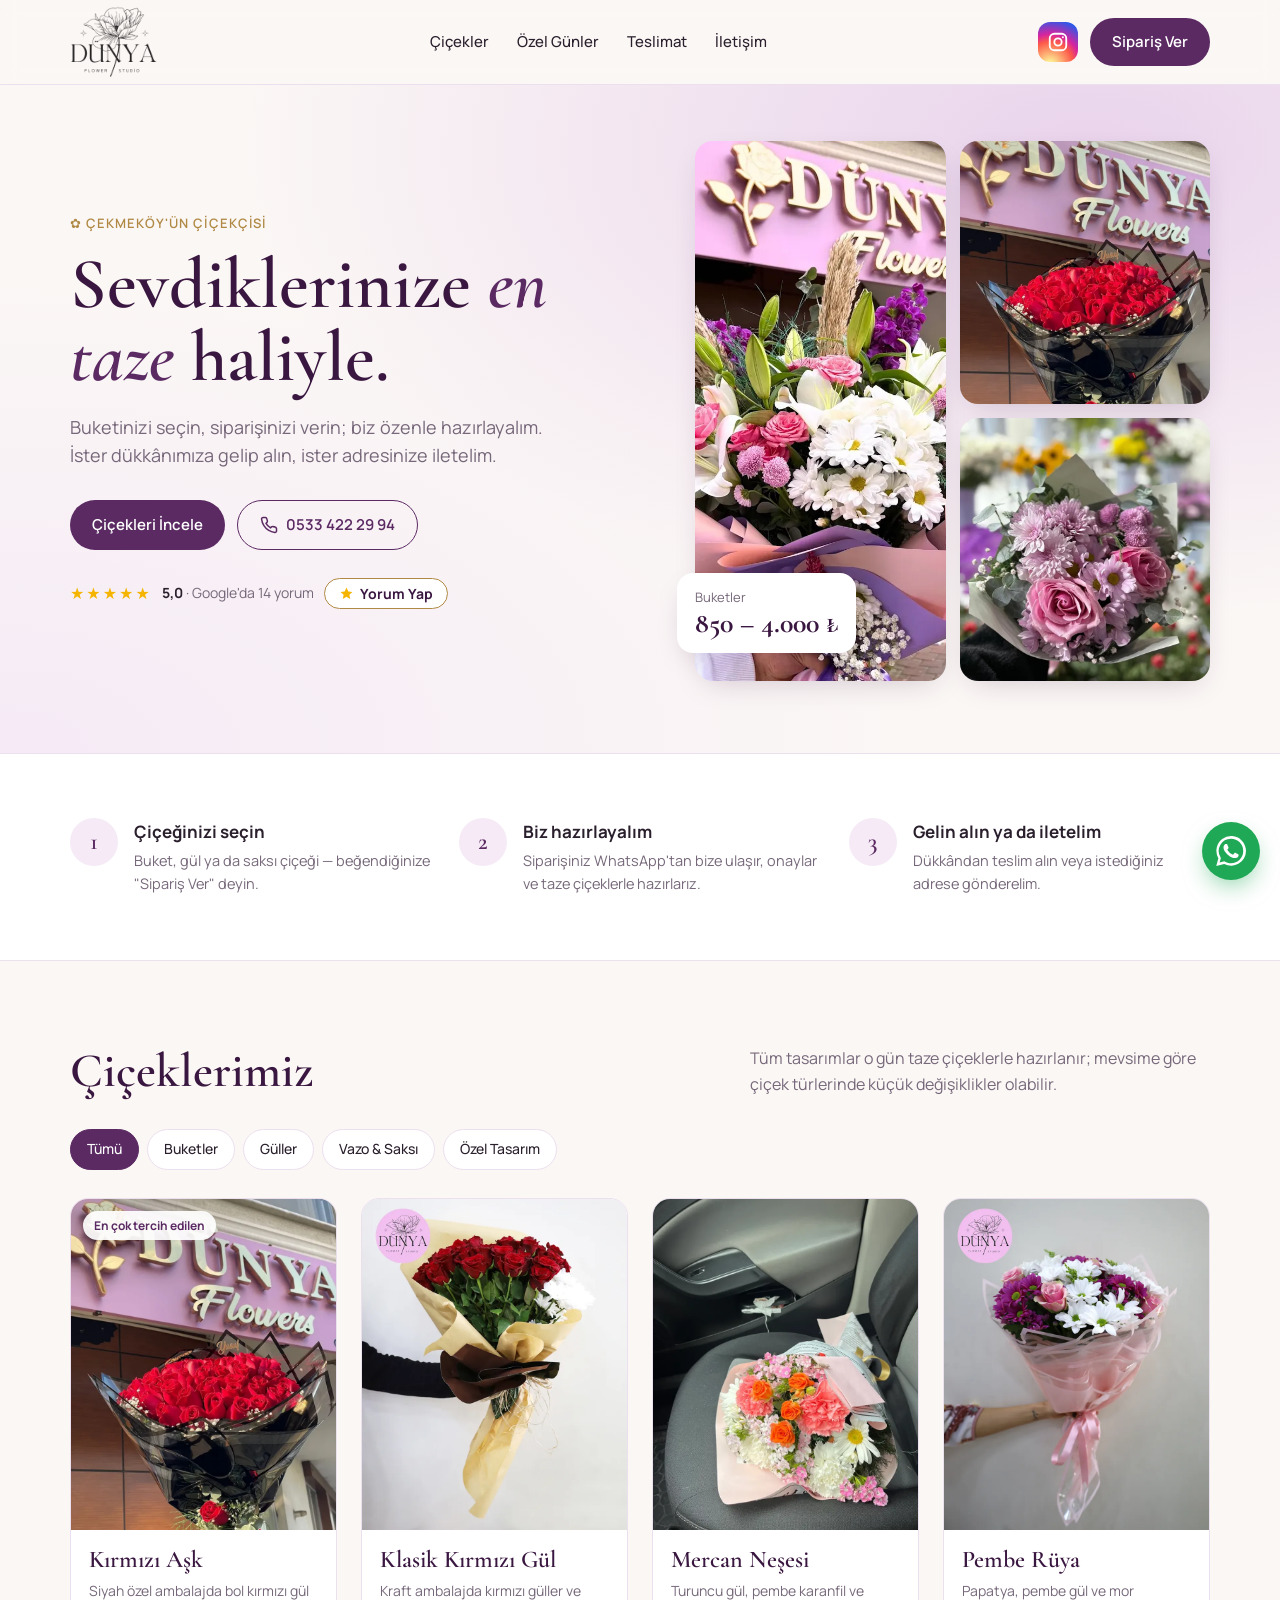
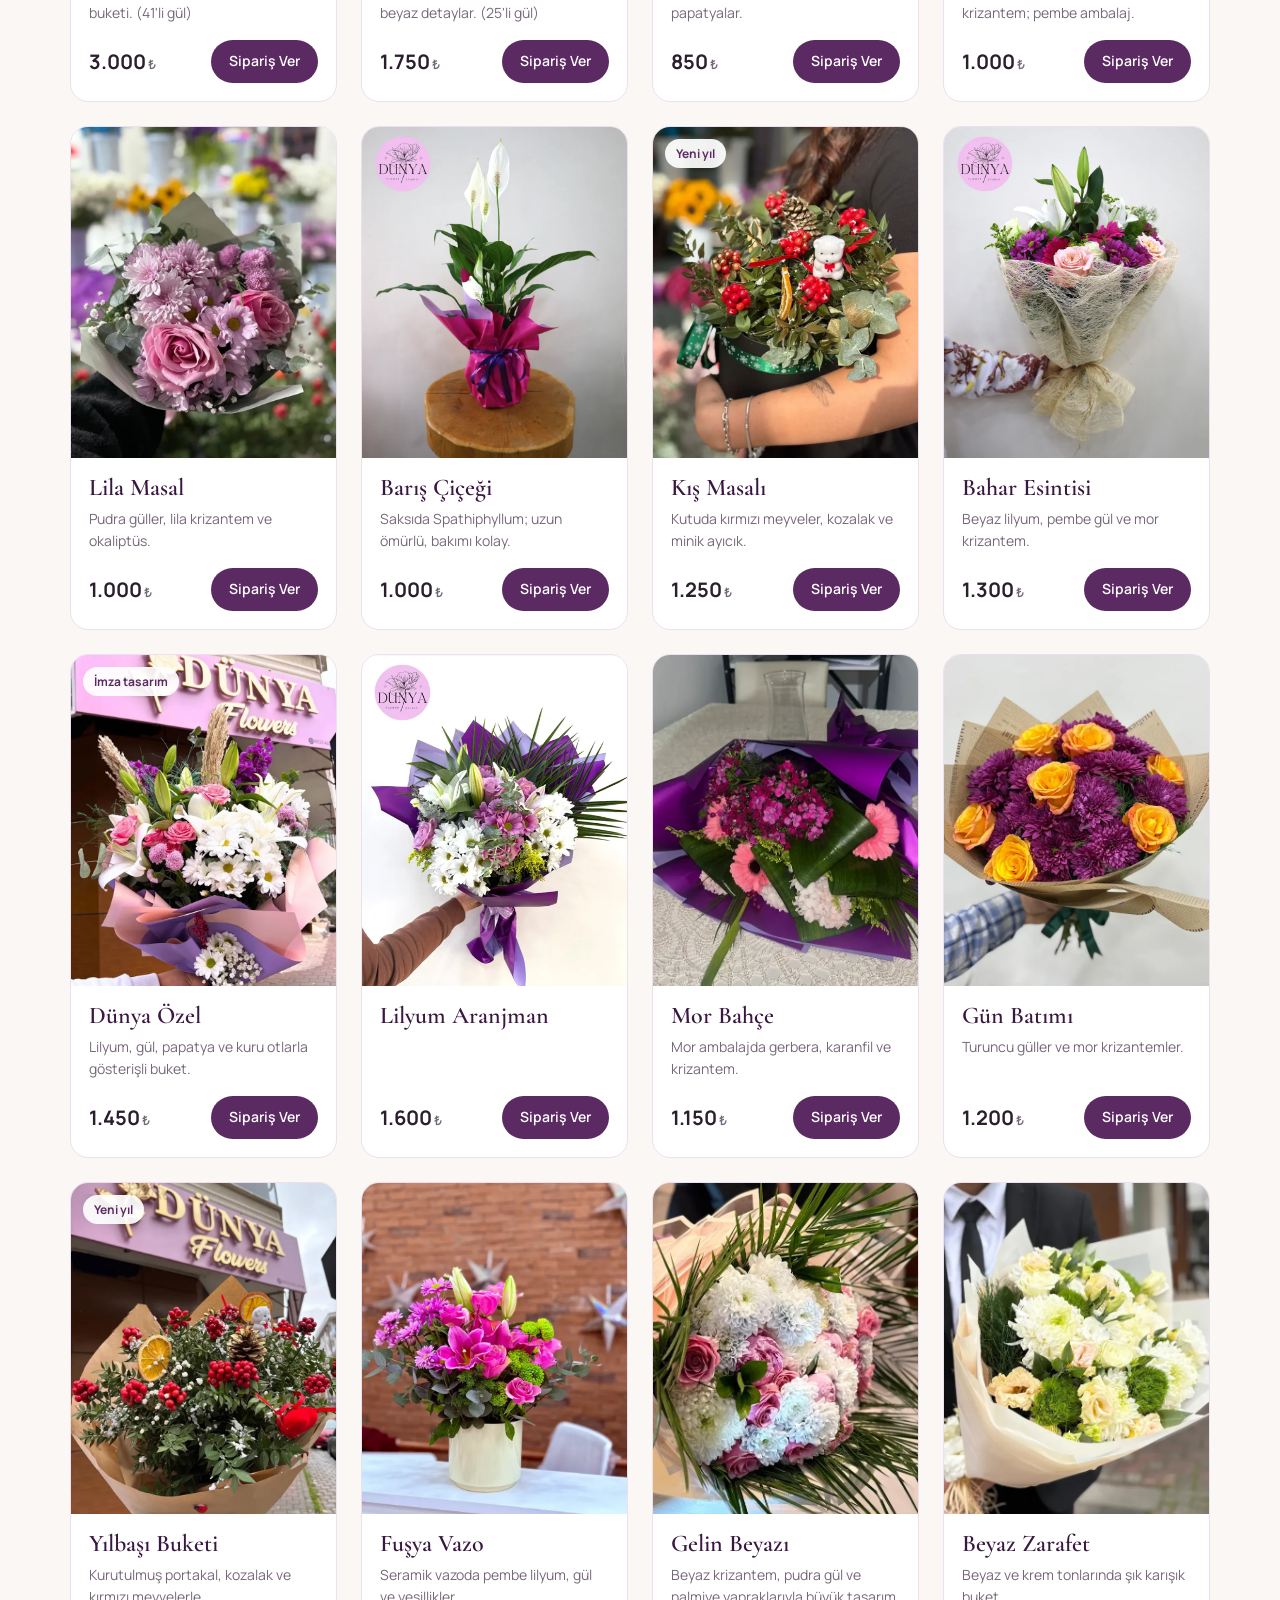
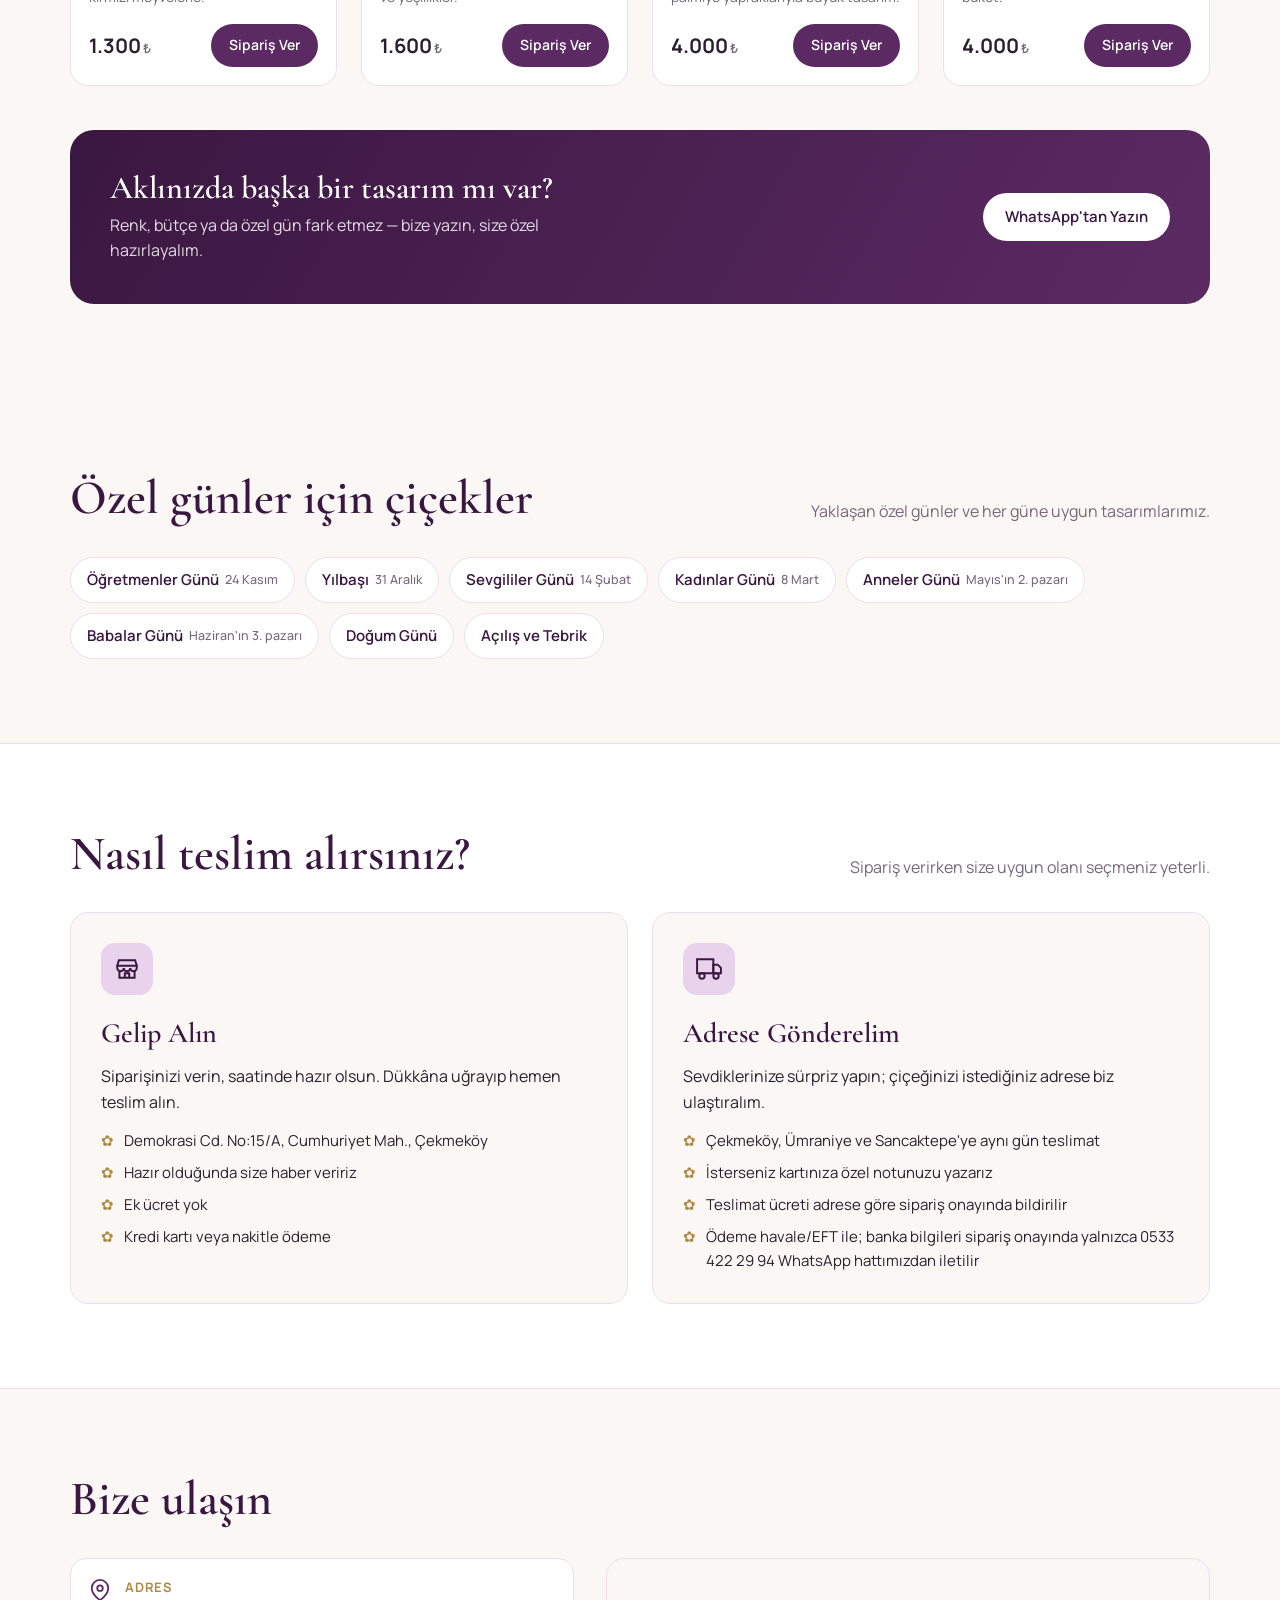
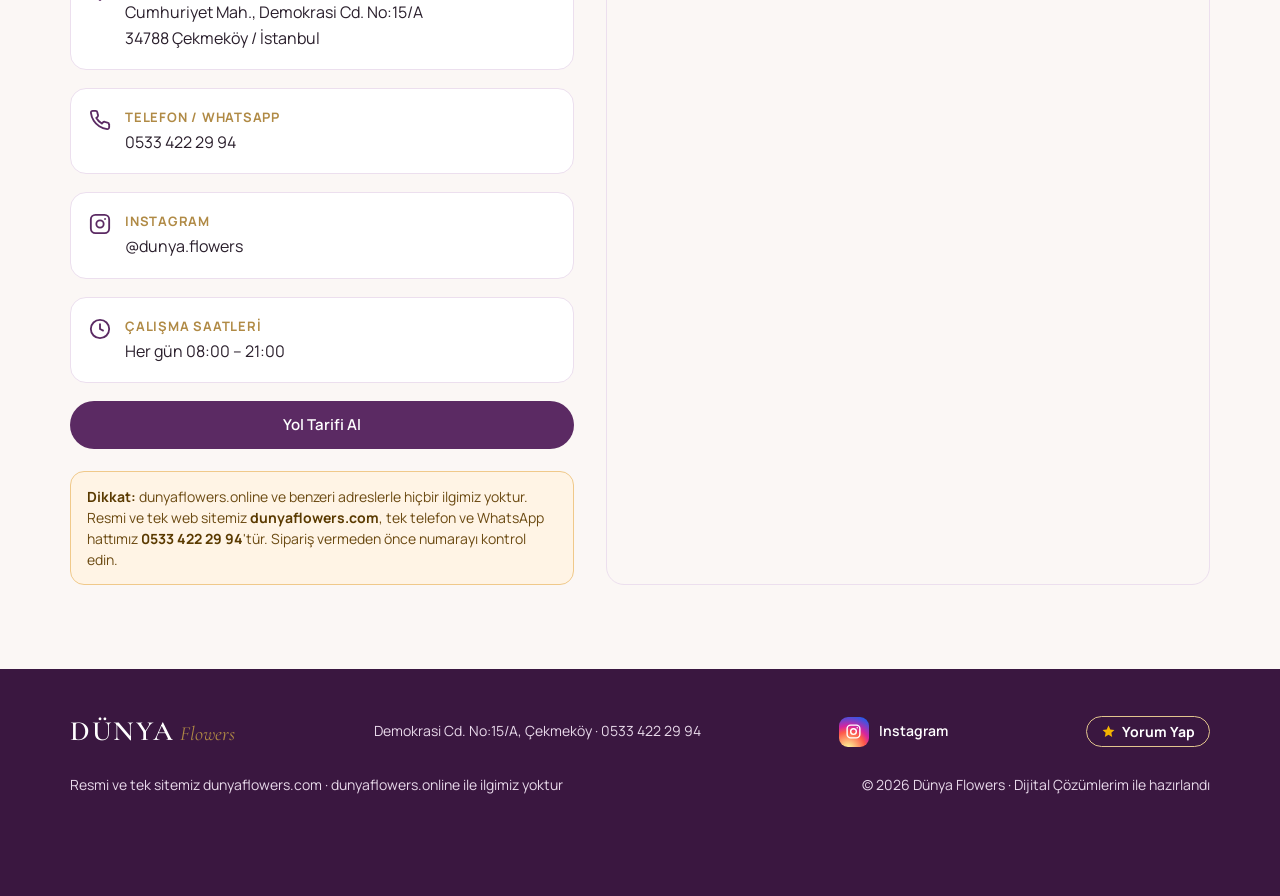
==== commit 9235fa5f: "Add 'Yorum Yap' button linking to Google reviews (hero and footer) Co-Authored-By: Claude Opus 5.5 <" ====
--- a/index.html
+++ b/index.html
@@ -507,6 +507,7 @@
         <div class="rating">
           <span class="stars">★★★★★</span>
           <span><strong>5,0</strong> · Google'da 14 yorum</span>
+          <a class="btn-review" target="_blank" rel="noopener" href="https://www.google.com/search?q=d%C3%BCnya+flowers+yorumlar%C4%B1&amp;si=APenkKm7iecQ4G6P-TsbSMFKIQtv3EFIqRAFw-i8uEbk55Z-_0Ers0VjT8CBw7feY1HvsHXymXY1lqwqu9412IB__2I2o9CK-ntvsbl8cAKes8vPfk-7_qUAxAakHDf-r95ETPpaDNe9GapcNFDY69vf-C8G-AC7jg%3D%3D"><svg viewBox="0 0 24 24" fill="currentColor" aria-hidden="true"><path d="M12 2.5l2.9 6.1 6.6.8-4.9 4.6 1.3 6.6L12 17.3l-5.9 3.3 1.3-6.6L2.5 9.4l6.6-.8z"/></svg>Yorum Yap</a>
         </div>
       </div>
       <div class="hero-media">
@@ -865,6 +866,7 @@
     <a href="/" class="logo"><b>DÜNYA</b><i>Flowers</i></a>
     <span>Demokrasi Cd. No:15/A, Çekmeköy · 0533 422 29 94</span>
     <a class="ig-link" target="_blank" rel="noopener" href="https://www.instagram.com/dunya.flowers/"><span class="ig"><svg viewBox="0 0 24 24" fill="none" stroke="currentColor" stroke-width="2"><rect x="3" y="3" width="18" height="18" rx="5"/><circle cx="12" cy="12" r="4"/><circle cx="17.3" cy="6.7" r="1.1" fill="currentColor" stroke="none"/></svg></span>Instagram</a>
+    <a class="btn-review" target="_blank" rel="noopener" href="https://www.google.com/search?q=d%C3%BCnya+flowers+yorumlar%C4%B1&amp;si=APenkKm7iecQ4G6P-TsbSMFKIQtv3EFIqRAFw-i8uEbk55Z-_0Ers0VjT8CBw7feY1HvsHXymXY1lqwqu9412IB__2I2o9CK-ntvsbl8cAKes8vPfk-7_qUAxAakHDf-r95ETPpaDNe9GapcNFDY69vf-C8G-AC7jg%3D%3D"><svg viewBox="0 0 24 24" fill="currentColor" aria-hidden="true"><path d="M12 2.5l2.9 6.1 6.6.8-4.9 4.6 1.3 6.6L12 17.3l-5.9 3.3 1.3-6.6L2.5 9.4l6.6-.8z"/></svg>Yorum Yap</a>
     <span>Resmi ve tek sitemiz dunyaflowers.com · dunyaflowers.online ile ilgimiz yoktur</span>
     <span>© <span id="yr"></span> Dünya Flowers · <a href="https://omerkartli.github.io/dijital-cozumlerim/">Dijital Çözümlerim ile hazırlandı</a></span>
   </div>
--- a/assets/site.css
+++ b/assets/site.css
@@ -63,6 +63,12 @@
 .rating{display:flex;align-items:center;gap:10px;font-size:14px;color:var(--muted)}
 .stars{color:#f4b400;letter-spacing:2px;font-size:16px}
 .rating strong{color:var(--ink)}
+.rating{flex-wrap:wrap}
+.btn-review{display:inline-flex;align-items:center;gap:6px;padding:7px 14px;border-radius:999px;border:1.5px solid var(--gold);color:var(--plum-deep);background:#fff;font-weight:700;font-size:14px;line-height:1;transition:background .15s,color .15s}
+.btn-review svg{width:15px;height:15px;color:#f4b400}
+.btn-review:hover{background:var(--plum-deep);color:#fff;border-color:var(--plum-deep)}
+footer .btn-review{background:transparent;color:#fff;border-color:#e2c58e}
+footer .btn-review:hover{background:#fff;color:var(--plum-deep)}
 .hero-media{position:relative;display:grid;grid-template-columns:1fr 1fr;gap:14px}
 .hero-media img{border-radius:var(--radius);object-fit:cover;width:100%;box-shadow:var(--shadow)}
 .hero-media .tall{grid-row:span 2;height:100%;aspect-ratio:auto}
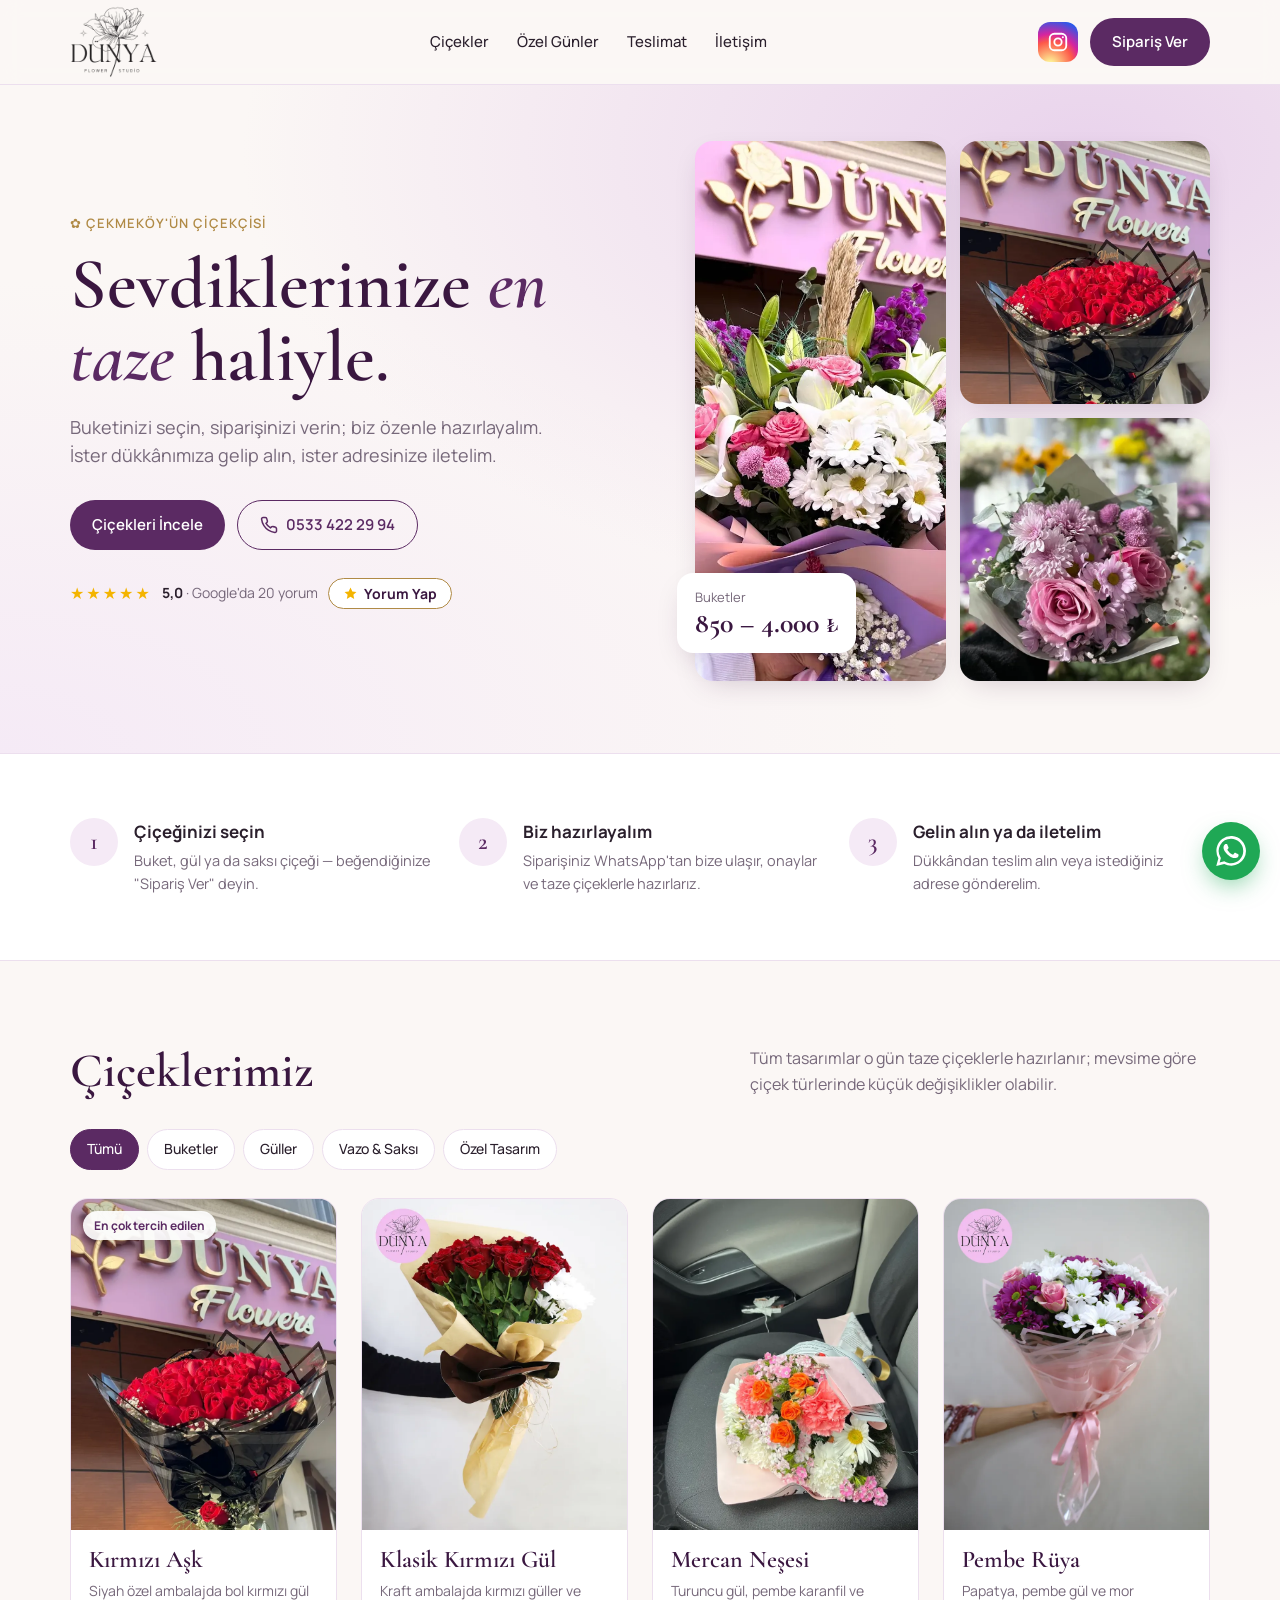
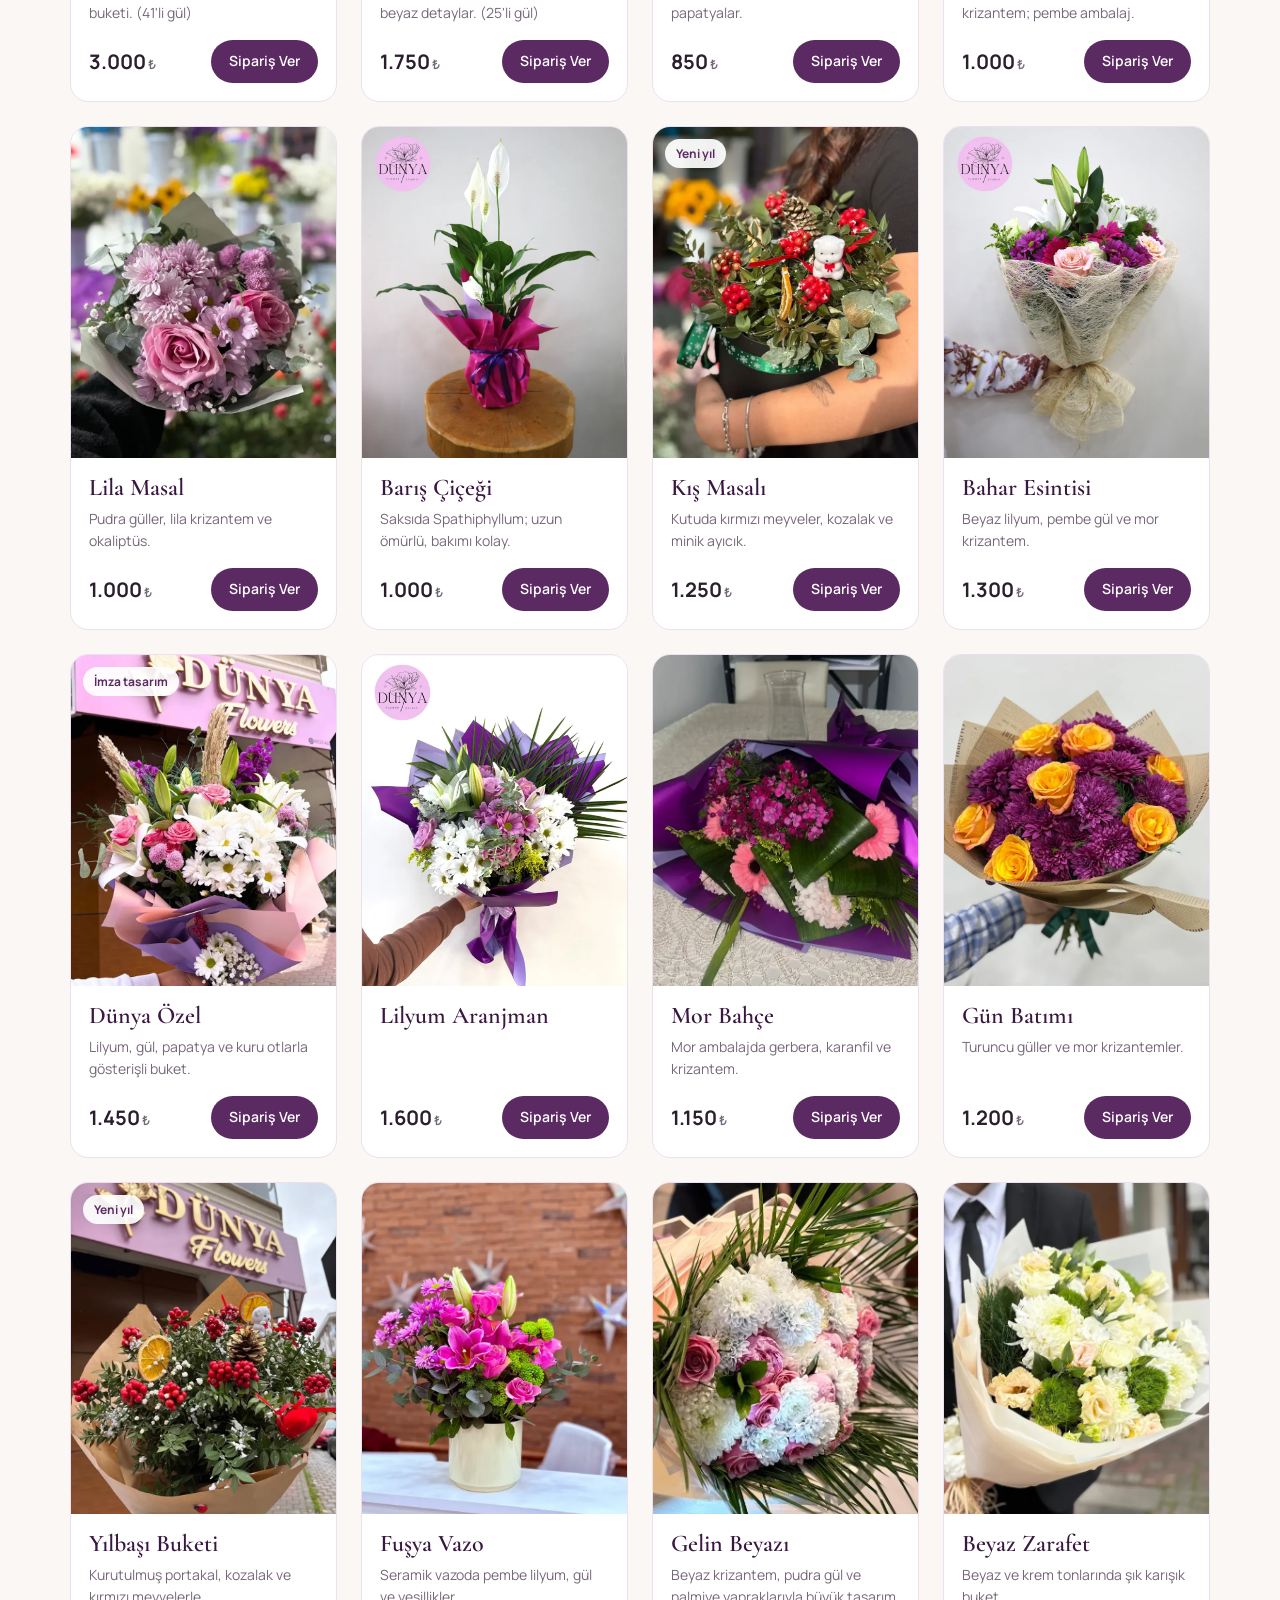
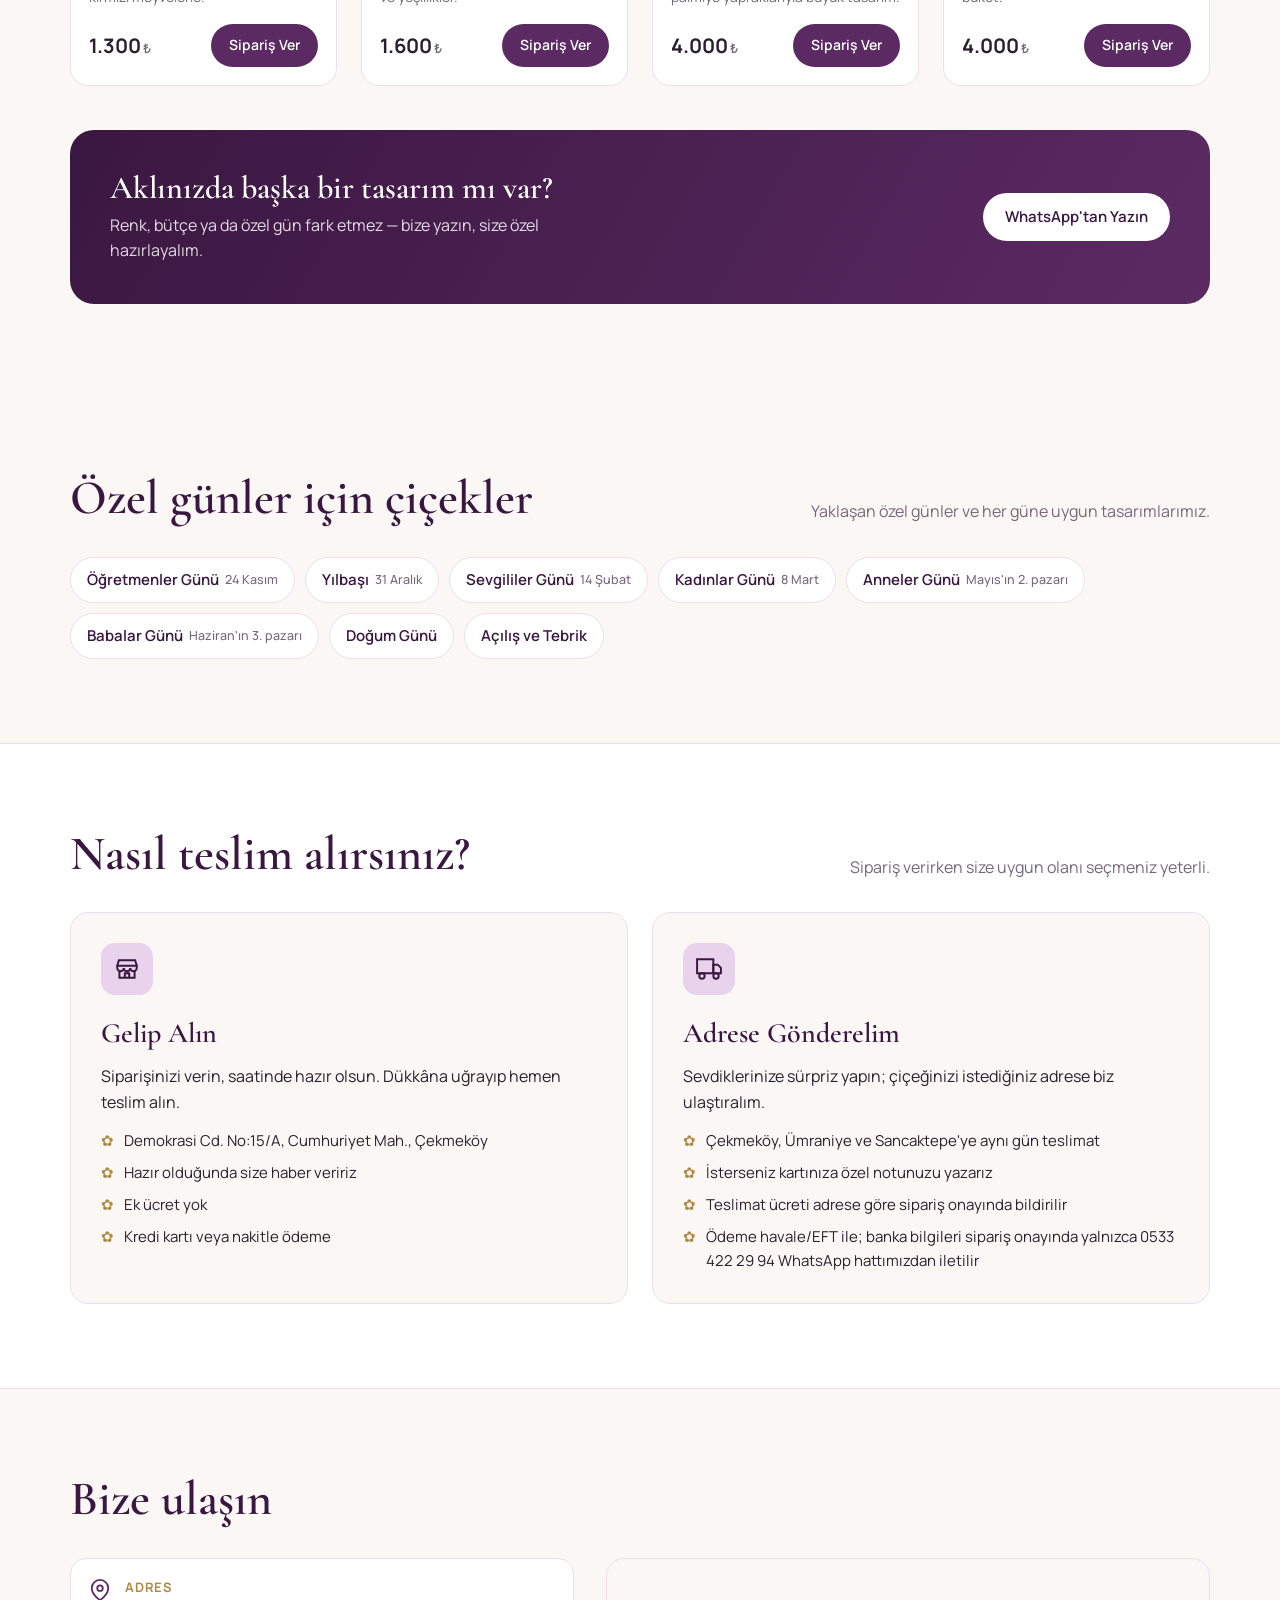
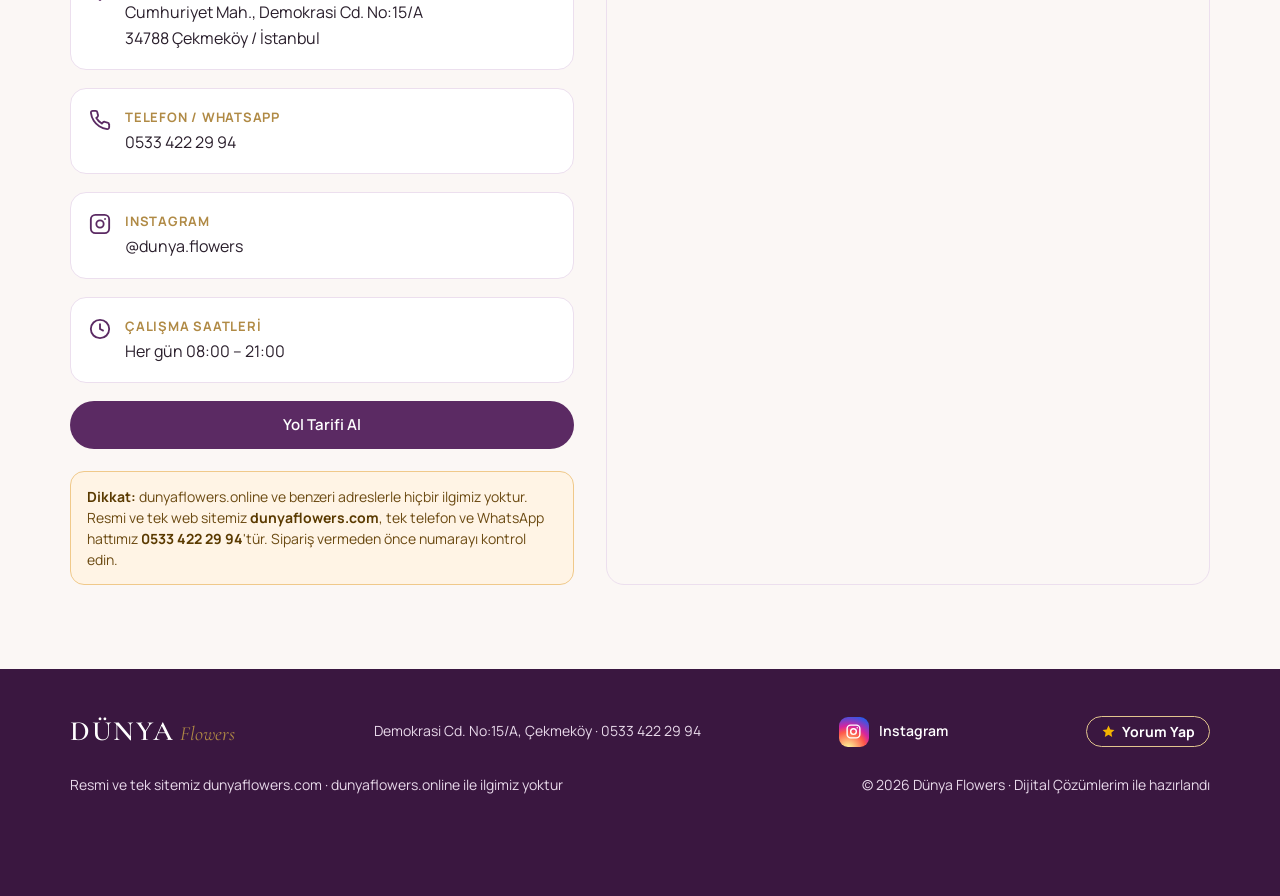
==== commit b12612d0: "Update Google review count to 20 Co-Authored-By: Claude Opus 5.5 <noreply@anthropic.com> Claude-Sess" ====
--- a/index.html
+++ b/index.html
@@ -506,7 +506,7 @@
         </div>
         <div class="rating">
           <span class="stars">★★★★★</span>
-          <span><strong>5,0</strong> · Google'da 14 yorum</span>
+          <span><strong>5,0</strong> · Google'da 20 yorum</span>
           <a class="btn-review" target="_blank" rel="noopener" href="https://www.google.com/search?q=d%C3%BCnya+flowers+yorumlar%C4%B1&amp;si=APenkKm7iecQ4G6P-TsbSMFKIQtv3EFIqRAFw-i8uEbk55Z-_0Ers0VjT8CBw7feY1HvsHXymXY1lqwqu9412IB__2I2o9CK-ntvsbl8cAKes8vPfk-7_qUAxAakHDf-r95ETPpaDNe9GapcNFDY69vf-C8G-AC7jg%3D%3D"><svg viewBox="0 0 24 24" fill="currentColor" aria-hidden="true"><path d="M12 2.5l2.9 6.1 6.6.8-4.9 4.6 1.3 6.6L12 17.3l-5.9 3.3 1.3-6.6L2.5 9.4l6.6-.8z"/></svg>Yorum Yap</a>
         </div>
       </div>
